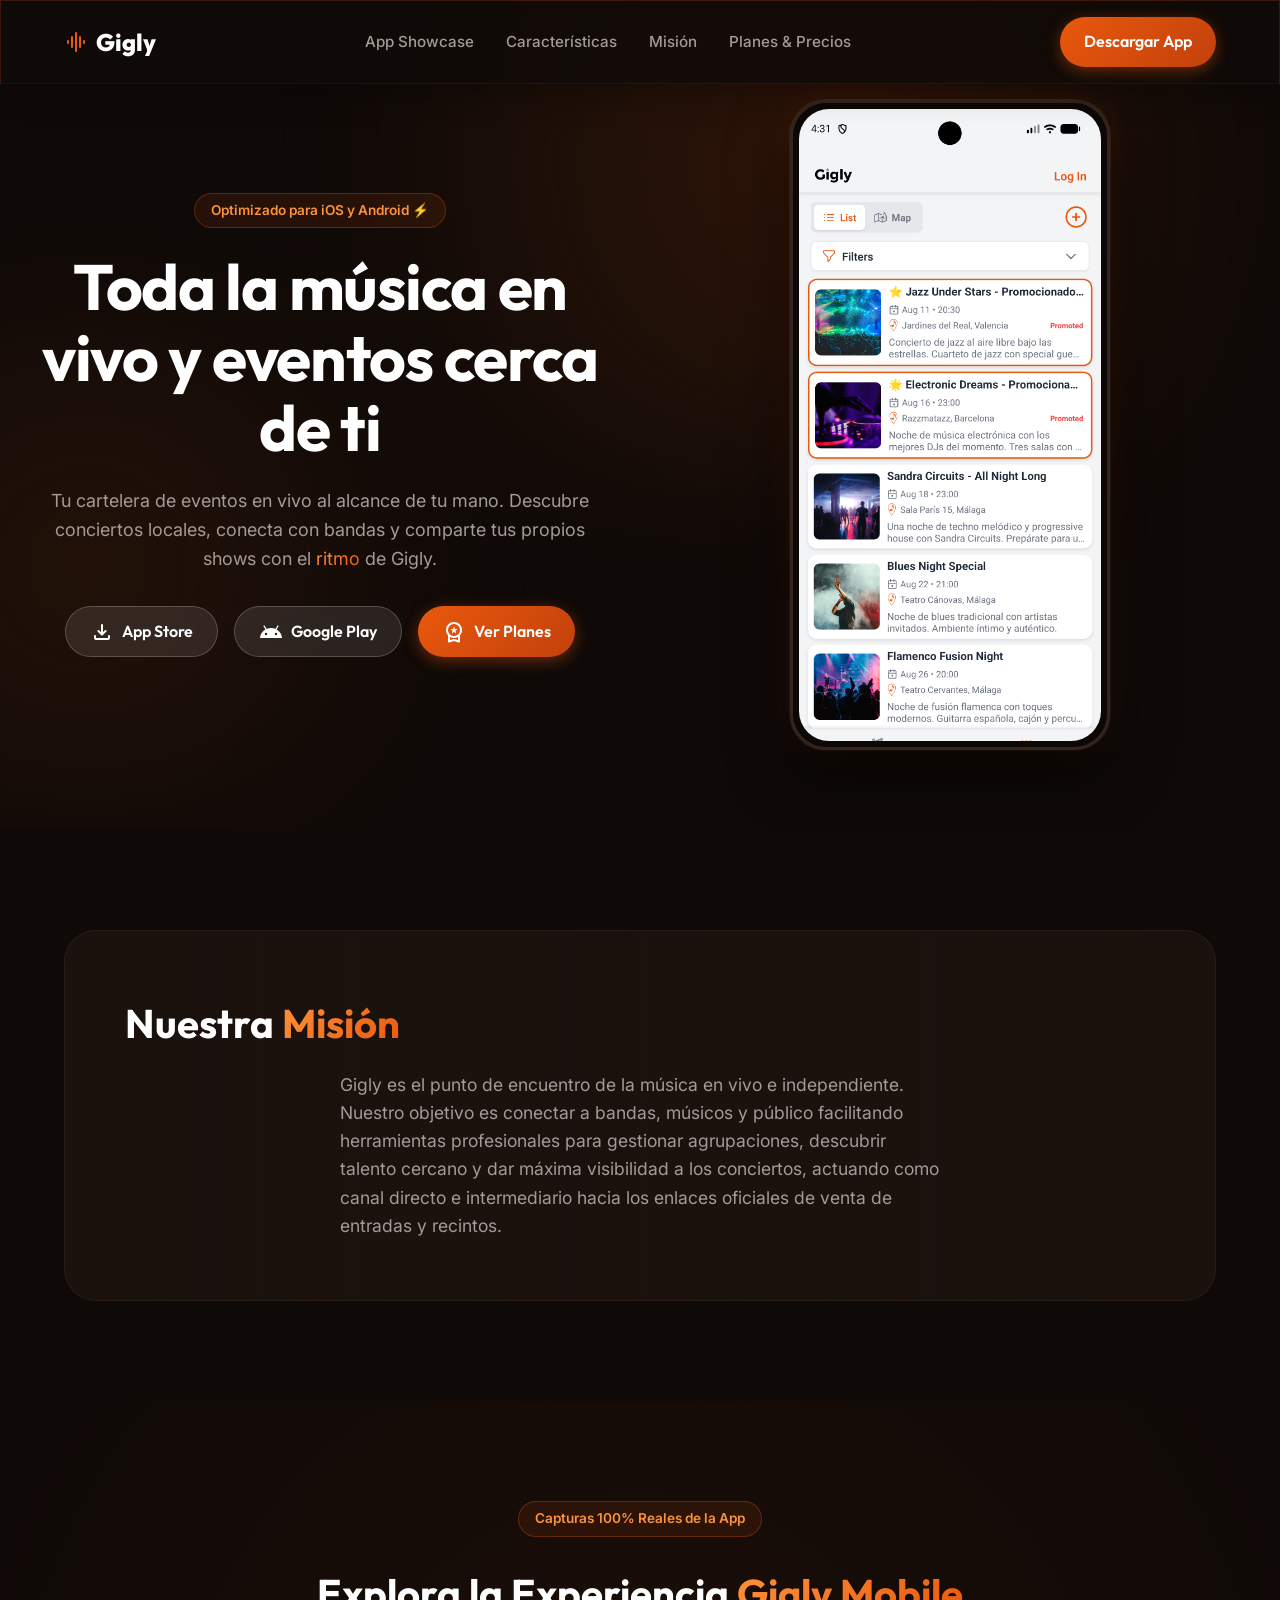
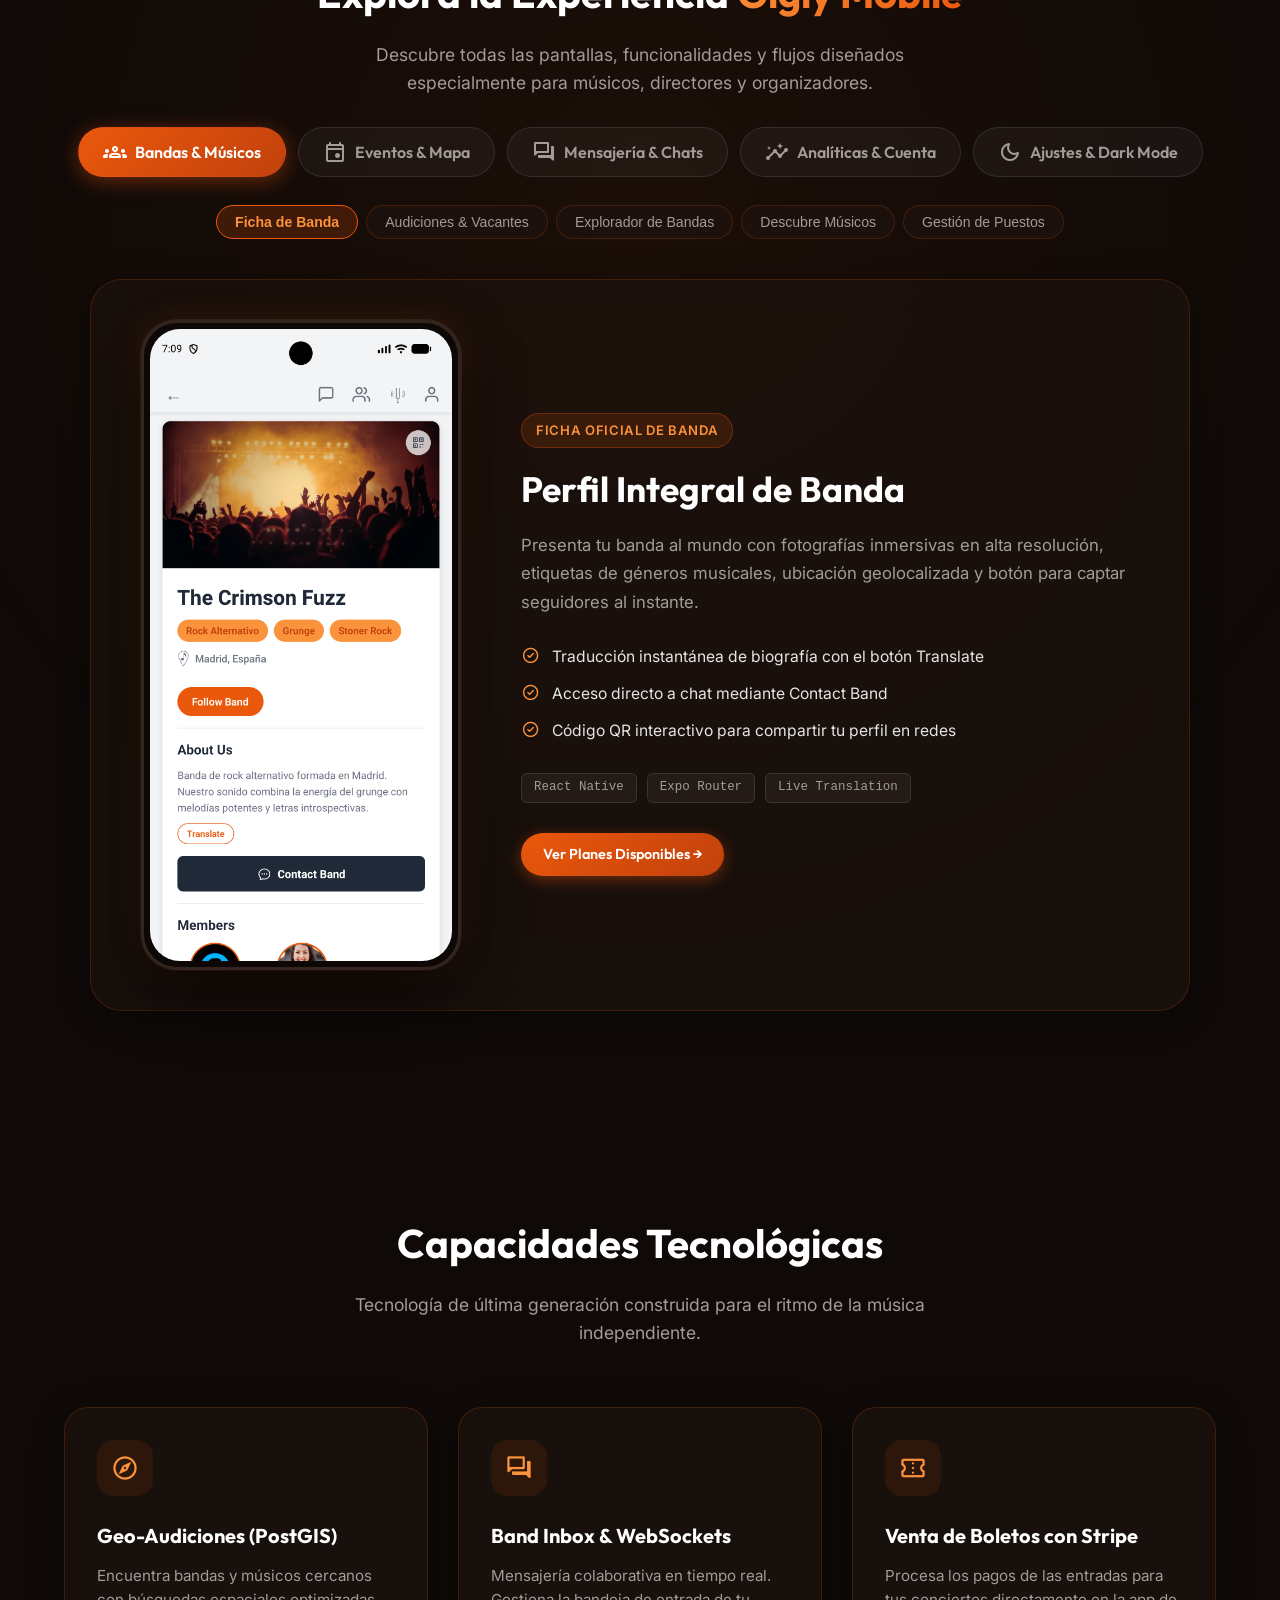
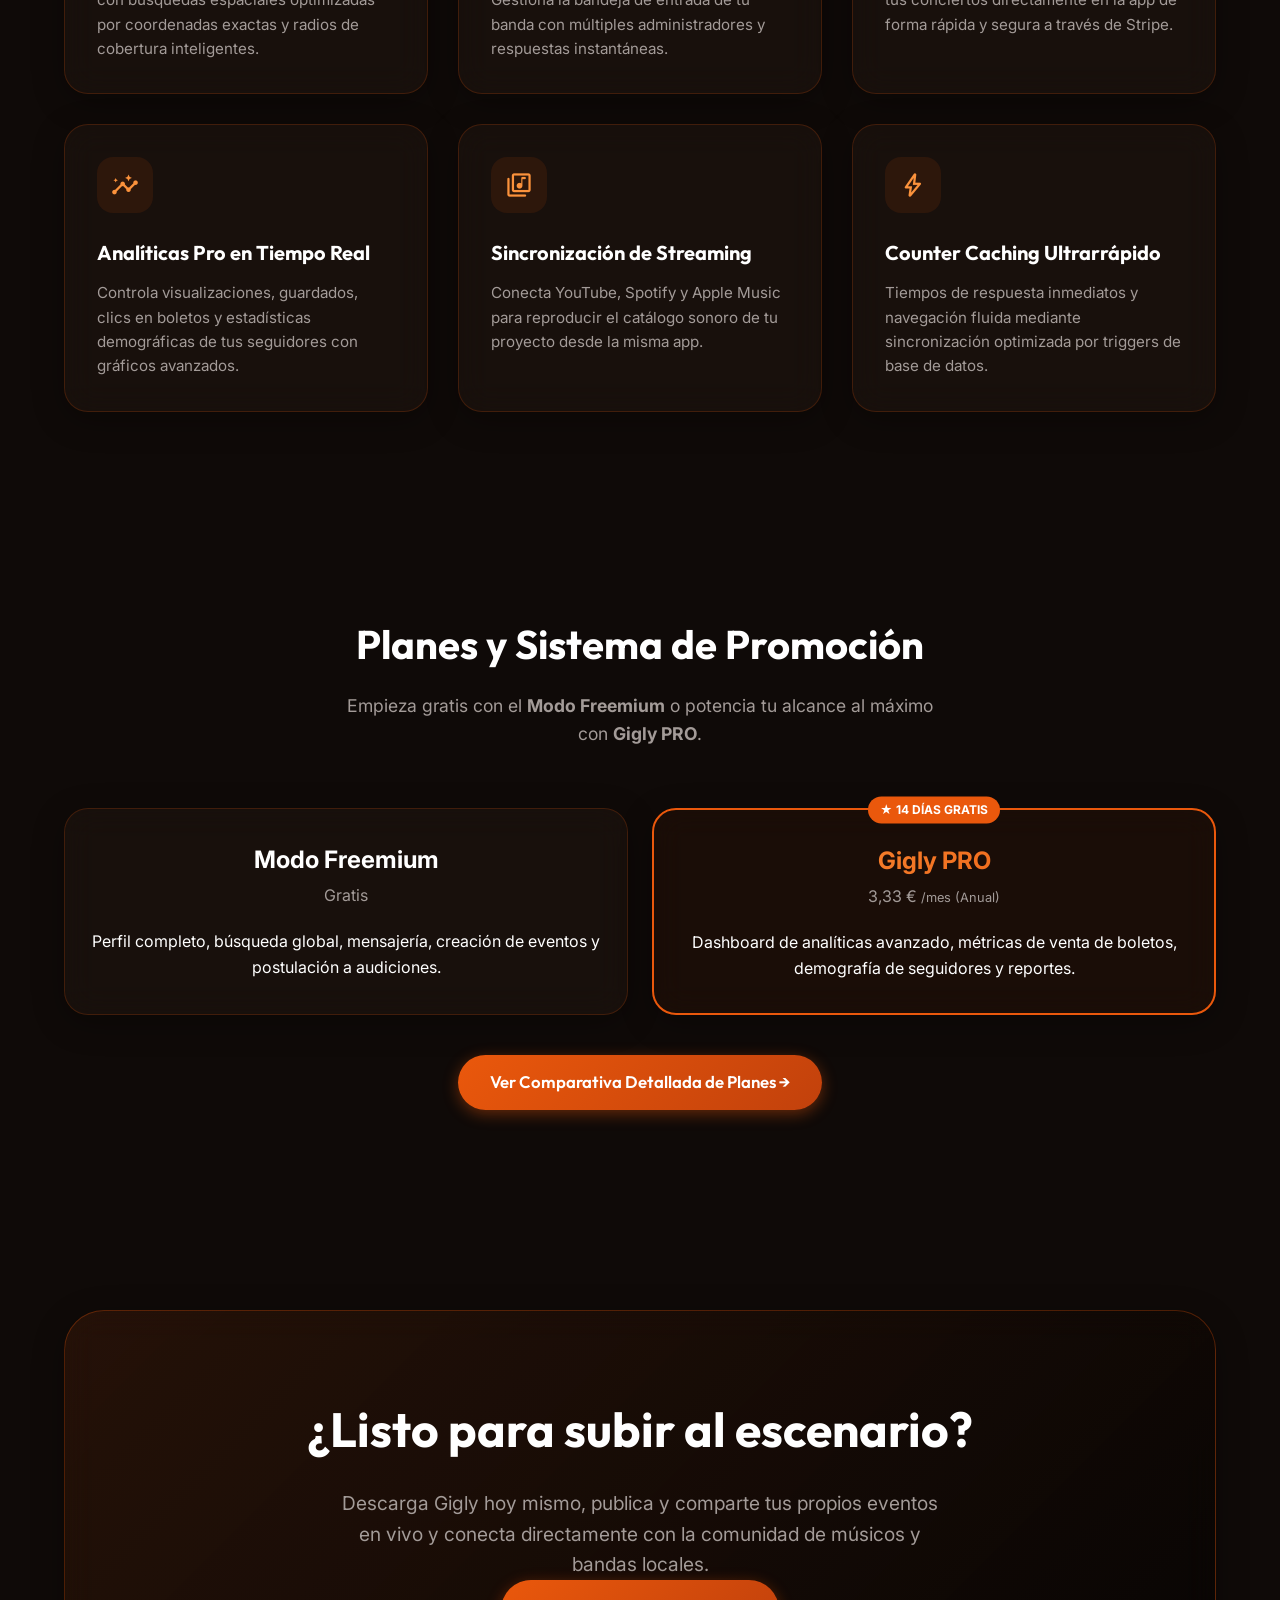
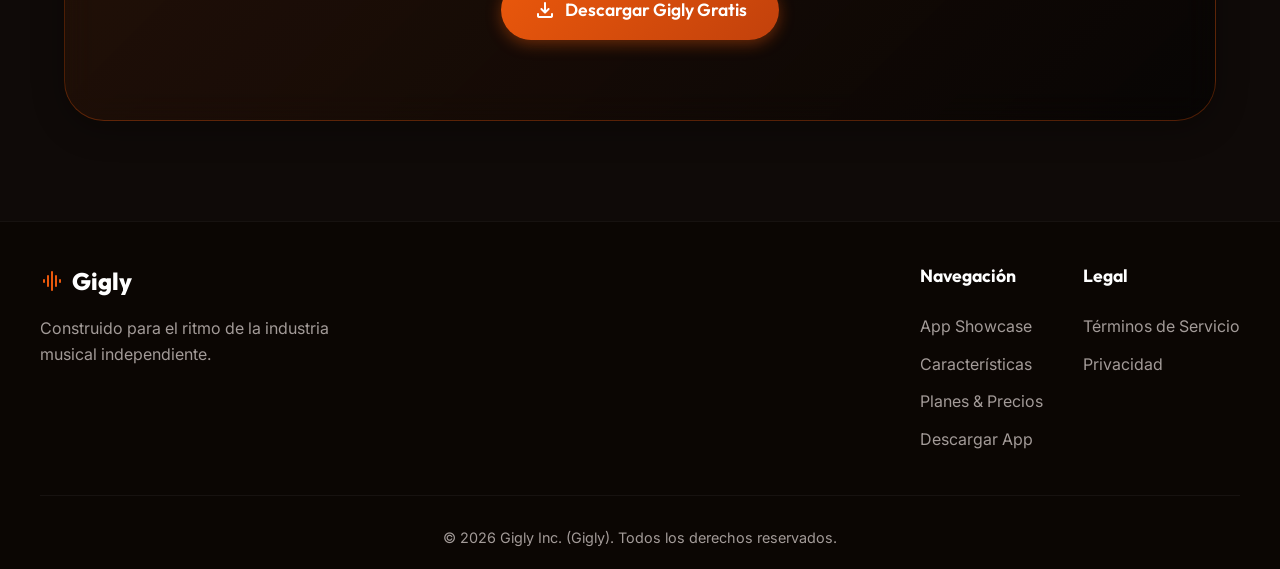
==== index.html @ 3da33b59 "feat: update hero title, mission description, remove monetization badge and refocus CTA text" ====
<!doctype html>
<html lang="es">
  <head>
    <meta charset="UTF-8" />
    <meta name="viewport" content="width=device-width, initial-scale=1.0" />
    <title>Gigly - Tu Carrera Musical al Siguiente Nivel</title>
    <meta
      name="description"
      content="Gigly es la aplicación móvil definitiva para el descubrimiento musical, gestión de bandas, eventos y analíticas profesionales. Únete a la red independiente."
    />

    <!-- SEO & Open Graph -->
    <link rel="canonical" href="https://gigly-app.com/" />
    <meta property="og:type" content="website" />
    <meta property="og:url" content="https://gigly-app.com/" />
    <meta property="og:title" content="Gigly - Tu Carrera Musical al Siguiente Nivel" />
    <meta property="og:description" content="Gigly es la aplicación móvil definitiva para el descubrimiento musical, gestión de bandas, eventos y analíticas profesionales." />

    <!-- Fonts -->
    <link rel="preconnect" href="https://fonts.googleapis.com" />
    <link rel="preconnect" href="https://fonts.gstatic.com" crossorigin />
    <link
      href="https://fonts.googleapis.com/css2?family=Outfit:wght@300;400;500;600;700;800&family=Inter:wght@400;500;600;700&display=swap"
      rel="stylesheet"
    />

    <!-- Icons -->
    <link
      href="https://fonts.googleapis.com/css2?family=Material+Symbols+Rounded:opsz,wght,FILL,GRAD@24,400,1,0"
      rel="stylesheet"
    />

    <!-- Styles -->
    <link rel="stylesheet" href="styles.css" />
  </head>
  <body>
    <!-- Navigation -->
    <nav class="navbar glass">
      <div class="nav-content">
        <a href="#" class="logo">
          <span class="material-symbols-rounded logo-icon">graphic_eq</span>
          Gigly
        </a>
        <div class="nav-links">
          <a href="#showcase">App Showcase</a>
          <a href="#features">Características</a>
          <a href="#mission">Misión</a>
          <a href="planes/index.html">Planes & Precios</a>
        </div>
        <div class="nav-actions">
          <a href="#download" class="btn btn-primary">Descargar App</a>
        </div>
        <button class="menu-btn material-symbols-rounded">menu</button>
      </div>
    </nav>

    <!-- Hero Section -->
    <header class="hero">
      <div class="hero-background"></div>
      <div class="hero-grid">
        <div class="hero-content fade-up">
          <div class="badge">Optimizado para iOS y Android ⚡</div>
          <h1 class="hero-title">Toda la música en vivo y eventos cerca de ti</h1>
          <p class="hero-subtitle">
            Tu cartelera de eventos en vivo al alcance de tu mano. Descubre conciertos locales, conecta con bandas y comparte tus propios shows con el <span class="text-gradient">ritmo</span> de Gigly.
          </p>
          <div class="hero-buttons">
            <a href="#download" class="btn btn-store">
              <span class="material-symbols-rounded">download</span>
              App Store
            </a>
            <a href="#download" class="btn btn-store">
              <span class="material-symbols-rounded">android</span>
              Google Play
            </a>
            <a href="planes/index.html" class="btn btn-primary">
              <span class="material-symbols-rounded">workspace_premium</span>
              Ver Planes
            </a>
          </div>
        </div>

        <div class="hero-visual fade-up delay-1">
          <!-- Real App Mockup Frame (Android) -->
          <div class="phone-mockup-frame">
            <div class="phone-screen-container">
              <img
                src="assets/screens/Eventsview.png"
                alt="Cartelera de Eventos en Gigly Mobile"
              />
            </div>
          </div>
        </div>
      </div>
    </header>

    <!-- Mission & Vision -->
    <section id="mission" class="section mission-section">
      <div class="section-content fade-up">
        <h2 class="section-title text-center">
          Nuestra <span class="text-gradient">Misión</span>
        </h2>
        <p class="section-desc text-center">
          Gigly es el punto de encuentro de la música en vivo e independiente. Nuestro objetivo es conectar a bandas, músicos y público facilitando herramientas profesionales para gestionar agrupaciones, descubrir talento cercano y dar máxima visibilidad a los conciertos, actuando como canal directo e intermediario hacia los enlaces oficiales de venta de entradas y recintos.
        </p>
      </div>
    </section>

    <!-- ======================================================
         INTERACTIVE APP SHOWCASE SECTION (15 SCREENS)
         ====================================================== -->
    <section id="showcase" class="showcase-section">
      <div class="section-header fade-up text-center" style="margin-bottom: 30px">
        <div class="badge">Capturas 100% Reales de la App</div>
        <h2 class="section-title">
          Explora la Experiencia <span class="text-gradient">Gigly Mobile</span>
        </h2>
        <p class="section-desc" style="max-width: 650px; margin: 0 auto">
          Descubre todas las pantallas, funcionalidades y flujos diseñados especialmente para músicos, directores y organizadores.
        </p>
      </div>

      <!-- Main Category Tabs -->
      <div class="category-tabs fade-up">
        <button class="category-tab-btn active" data-category="bands">
          <span class="material-symbols-rounded">groups</span>
          Bandas & Músicos
        </button>
        <button class="category-tab-btn" data-category="events">
          <span class="material-symbols-rounded">event</span>
          Eventos & Mapa
        </button>
        <button class="category-tab-btn" data-category="messages">
          <span class="material-symbols-rounded">forum</span>
          Mensajería & Chats
        </button>
        <button class="category-tab-btn" data-category="analytics">
          <span class="material-symbols-rounded">insights</span>
          Analíticas & Cuenta
        </button>
        <button class="category-tab-btn" data-category="ui">
          <span class="material-symbols-rounded">dark_mode</span>
          Ajustes & Dark Mode
        </button>
      </div>

      <!-- Subscreen Selector Pills (Dynamic) -->
      <div id="subscreen-selector" class="subscreen-selector fade-up">
        <!-- Injected via JavaScript -->
      </div>

      <!-- Showcase Display Box (Device Frame + Info) -->
      <div class="showcase-display glass fade-up">
        
        <!-- Interactive Smartphone Frame (Android) -->
        <div class="phone-mockup-frame" style="margin: 0 auto">
          <div class="phone-screen-container">
            <img
              id="showcase-screen-img"
              src="assets/screens/Bandprofileview.png"
              alt="Captura de pantalla de la app Gigly"
            />
          </div>
        </div>

        <!-- Showcase Detail Info Box -->
        <div class="showcase-info">
          <div id="showcase-badge" class="showcase-badge">Ficha Oficial de Banda</div>
          <h3 id="showcase-title" class="showcase-title">Perfil Integral de Banda</h3>
          <p id="showcase-desc" class="showcase-desc">
            Presenta tu banda al mundo con fotografías inmersivas en alta resolución, etiquetas de géneros musicales, ubicación geolocalizada y botón para captar seguidores al instante.
          </p>

          <ul id="showcase-features" class="showcase-features-list">
            <li>
              <span class="material-symbols-rounded">check_circle</span>
              <span>Traducción instantánea de biografía con el botón <em>Translate</em></span>
            </li>
            <li>
              <span class="material-symbols-rounded">check_circle</span>
              <span>Acceso directo a chat mediante <em>Contact Band</em></span>
            </li>
            <li>
              <span class="material-symbols-rounded">check_circle</span>
              <span>Código QR interactivo para compartir tu perfil en redes</span>
            </li>
          </ul>

          <div id="showcase-tech-tags" class="showcase-tech-tags">
            <span class="tech-tag">React Native</span>
            <span class="tech-tag">Expo Router</span>
            <span class="tech-tag">Live Translation</span>
          </div>

          <div style="margin-top: 10px">
            <a href="planes/index.html" class="btn btn-primary" style="padding: 10px 22px; font-size: 0.9rem">
              Ver Planes Disponibles →
            </a>
          </div>
        </div>

      </div>
    </section>

    <!-- Features Section -->
    <section id="features" class="section features-section">
      <div class="section-header fade-up">
        <h2 class="section-title">Capacidades Tecnológicas</h2>
        <p class="section-desc">
          Tecnología de última generación construida para el ritmo de la música independiente.
        </p>
      </div>

      <div class="features-grid">
        <!-- Feature 1 -->
        <div class="feature-card glass fade-up">
          <div class="feature-icon">
            <span class="material-symbols-rounded">explore</span>
          </div>
          <h3>Geo-Audiciones (PostGIS)</h3>
          <p>
            Encuentra bandas y músicos cercanos con búsquedas espaciales optimizadas por coordenadas exactas y radios de cobertura inteligentes.
          </p>
        </div>

        <!-- Feature 2 -->
        <div class="feature-card glass fade-up delay-1">
          <div class="feature-icon">
            <span class="material-symbols-rounded">forum</span>
          </div>
          <h3>Band Inbox & WebSockets</h3>
          <p>
            Mensajería colaborativa en tiempo real. Gestiona la bandeja de entrada de tu banda con múltiples administradores y respuestas instantáneas.
          </p>
        </div>

        <!-- Feature 3 -->
        <div class="feature-card glass fade-up delay-2">
          <div class="feature-icon">
            <span class="material-symbols-rounded">confirmation_number</span>
          </div>
          <h3>Venta de Boletos con Stripe</h3>
          <p>
            Procesa los pagos de las entradas para tus conciertos directamente en la app de forma rápida y segura a través de Stripe.
          </p>
        </div>

        <!-- Feature 4 -->
        <div class="feature-card glass fade-up">
          <div class="feature-icon">
            <span class="material-symbols-rounded">insights</span>
          </div>
          <h3>Analíticas Pro en Tiempo Real</h3>
          <p>
            Controla visualizaciones, guardados, clics en boletos y estadísticas demográficas de tus seguidores con gráficos avanzados.
          </p>
        </div>

        <!-- Feature 5 -->
        <div class="feature-card glass fade-up delay-1">
          <div class="feature-icon">
            <span class="material-symbols-rounded">library_music</span>
          </div>
          <h3>Sincronización de Streaming</h3>
          <p>
            Conecta YouTube, Spotify y Apple Music para reproducir el catálogo sonoro de tu proyecto desde la misma app.
          </p>
        </div>

        <!-- Feature 6 -->
        <div class="feature-card glass fade-up delay-2">
          <div class="feature-icon">
            <span class="material-symbols-rounded">bolt</span>
          </div>
          <h3>Counter Caching Ultrarrápido</h3>
          <p>
            Tiempos de respuesta inmediatos y navegación fluida mediante sincronización optimizada por triggers de base de datos.
          </p>
        </div>
      </div>
    </section>

    <!-- Promotion System Teaser -->
    <section id="promotion" class="section promo-section">
      <div class="section-header fade-up">
        <h2 class="section-title">Planes y Sistema de Promoción</h2>
        <p class="section-desc">
          Empieza gratis con el <strong>Modo Freemium</strong> o potencia tu alcance al máximo con <strong>Gigly PRO</strong>.
        </p>
      </div>

      <div class="tiers-grid">
        <div class="tier-card glass fade-up">
          <div class="tier-name">Modo Freemium</div>
          <div class="tier-price">Gratis</div>
          <p>Perfil completo, búsqueda global, mensajería, creación de eventos y postulación a audiciones.</p>
        </div>
        <div class="tier-card glass featured fade-up delay-1">
          <div class="popular-tag">★ 14 Días Gratis</div>
          <div class="tier-name text-gradient">Gigly PRO</div>
          <div class="tier-price">3,33 € <span style="font-size: 0.8rem; color: var(--text-secondary)">/mes (Anual)</span></div>
          <p>Dashboard de analíticas avanzado, métricas de venta de boletos, demografía de seguidores y reportes.</p>
        </div>
      </div>

      <div style="text-align: center; margin-top: 40px" class="fade-up">
        <a href="planes/index.html" class="btn btn-primary" style="padding: 14px 32px; font-size: 1.05rem">
          Ver Comparativa Detallada de Planes →
        </a>
      </div>
    </section>

    <!-- Download CTA -->
    <section id="download" class="section cta-section fade-up">
      <div class="cta-container glass">
        <h2>¿Listo para subir al escenario?</h2>
        <p>
          Descarga Gigly hoy mismo, publica y comparte tus propios eventos en vivo y conecta directamente con la comunidad de músicos y bandas locales.
        </p>
        <div class="hero-buttons cta-buttons">
          <a href="#" class="btn btn-primary cta-primary-btn" style="padding: 16px 32px; font-size: 1.1rem">
            <span class="material-symbols-rounded">download</span>
            Descargar Gigly Gratis
          </a>
        </div>
      </div>
    </section>

    <!-- Footer -->
    <footer class="footer">
      <div class="footer-content">
        <div class="footer-brand">
          <div class="logo">
            <span class="material-symbols-rounded logo-icon">graphic_eq</span>
            Gigly
          </div>
          <p>Construido para el ritmo de la industria musical independiente.</p>
        </div>
        <div class="footer-links">
          <div class="link-group">
            <h4>Navegación</h4>
            <a href="#showcase">App Showcase</a>
            <a href="#features">Características</a>
            <a href="planes/index.html">Planes & Precios</a>
            <a href="#download">Descargar App</a>
          </div>
          <div class="link-group">
            <h4>Legal</h4>
            <a href="t_rminos_de_servicio/index.html">Términos de Servicio</a>
            <a href="pol_tica_de_privacidad/index.html">Privacidad</a>
          </div>
        </div>
      </div>
      <div class="footer-bottom">
        <p>&copy; 2026 Gigly Inc. (Gigly). Todos los derechos reservados.</p>
      </div>
    </footer>

    <script src="app.js"></script>
  </body>
</html>
---- styles.css ----
/* 
  Gigly (Gigly) - Premium Landing Page Styles 
*/

:root {
  /* Brand Colors */
  --primary: #ea580c;
  --primary-light: #fb923c;
  --primary-dark: #c2410c;

  /* Dark Theme Colors */
  --bg-color: #0f0a08;
  --surface: rgba(30, 20, 15, 0.6);
  --surface-light: rgba(45, 30, 22, 0.8);
  --text-primary: #ffffff;
  --text-secondary: #a39b98;

  /* Utilities */
  --glass-border: rgba(234, 88, 12, 0.2);
  --glass-shadow: 0 8px 32px 0 rgba(0, 0, 0, 0.3);
  --blur: blur(16px);
  --transition: all 0.3s cubic-bezier(0.25, 0.8, 0.25, 1);
}

* {
  margin: 0;
  padding: 0;
  box-sizing: border-box;
}

html {
  scroll-behavior: smooth;
}

body {
  font-family: "Inter", sans-serif;
  background-color: var(--bg-color);
  color: var(--text-primary);
  line-height: 1.6;
  overflow-x: hidden;
}

h1,
h2,
h3,
h4,
.logo {
  font-family: "Outfit", sans-serif;
}

/* Glassmorphism Utility */
.glass {
  background: var(--surface);
  backdrop-filter: var(--blur);
  -webkit-backdrop-filter: var(--blur);
  border: 1px solid var(--glass-border);
  box-shadow: var(--glass-shadow);
}

.text-gradient {
  background: linear-gradient(135deg, var(--primary-light), var(--primary));
  -webkit-background-clip: text;
  -webkit-text-fill-color: transparent;
  background-clip: text;
}

/* Buttons */
.btn {
  display: inline-flex;
  align-items: center;
  justify-content: center;
  gap: 8px;
  padding: 12px 24px;
  border-radius: 100px;
  font-family: "Outfit", sans-serif;
  font-weight: 600;
  font-size: 1rem;
  cursor: pointer;
  transition: var(--transition);
  border: none;
  text-decoration: none;
}

.btn-primary {
  background: linear-gradient(135deg, var(--primary), var(--primary-dark));
  color: white;
  box-shadow: 0 4px 15px rgba(234, 88, 12, 0.4);
}

.btn-primary:hover {
  transform: translateY(-2px);
  box-shadow: 0 6px 20px rgba(234, 88, 12, 0.6);
}

.btn-store {
  background: rgba(255, 255, 255, 0.1);
  color: white;
  border: 1px solid rgba(255, 255, 255, 0.2);
  backdrop-filter: blur(10px);
}

.btn-store:hover {
  background: rgba(255, 255, 255, 0.2);
  transform: translateY(-2px);
}

/* Navigation */
.navbar {
  position: fixed;
  top: 0;
  left: 0;
  width: 100%;
  z-index: 1000;
  border-bottom: 1px solid rgba(255, 255, 255, 0.05);
  background: rgba(15, 10, 8, 0.8);
}

.nav-content {
  max-width: 1200px;
  margin: 0 auto;
  padding: 16px 24px;
  display: flex;
  justify-content: space-between;
  align-items: center;
}

.logo {
  display: flex;
  align-items: center;
  gap: 8px;
  font-size: 1.5rem;
  font-weight: 800;
  color: white;
  text-decoration: none;
}

.logo-icon {
  color: var(--primary);
}

.nav-links {
  display: flex;
  gap: 32px;
}

.nav-links a {
  color: var(--text-secondary);
  text-decoration: none;
  font-weight: 500;
  transition: var(--transition);
  font-size: 0.95rem;
}

.nav-links a:hover {
  color: var(--primary-light);
}

.menu-btn {
  display: none;
  background: none;
  border: none;
  color: white;
  font-size: 1.5rem;
  cursor: pointer;
}

/* Hero Section */
.hero {
  min-height: calc(100vh - 80px);
  display: flex;
  align-items: center;
  position: relative;
  padding: 100px 24px 80px;
  overflow: hidden;
}

.hero-content {
  display: flex;
  flex-direction: column;
  align-items: center;
  text-align: center;
  max-width: 560px;
  width: 100%;
  margin: 0 auto;
}

.hero-background {
  position: absolute;
  top: -20%;
  right: -10%;
  width: 60%;
  height: 80%;
  background: radial-gradient(
    circle,
    rgba(234, 88, 12, 0.15) 0%,
    rgba(0, 0, 0, 0) 70%
  );
  filter: blur(60px);
  z-index: -1;
}

.hero-background::before {
  content: "";
  position: absolute;
  bottom: -50%;
  left: -50%;
  width: 80%;
  height: 80%;
  background: radial-gradient(
    circle,
    rgba(234, 88, 12, 0.1) 0%,
    rgba(0, 0, 0, 0) 70%
  );
  filter: blur(40px);
}

.hero > div {
  max-width: 1200px;
  margin: 0 auto;
  width: 100%;
  display: grid;
  grid-template-columns: minmax(0, 560px) minmax(300px, 1fr);
  gap: 60px;
  align-items: center;
  justify-content: center;
  justify-items: center;
}

/* Center hero content for better UX */
/* Duplicate hero content rule removed; main styling is defined above. */

.badge {
  display: inline-block;
  padding: 6px 16px;
  background: rgba(234, 88, 12, 0.1);
  border: 1px solid rgba(234, 88, 12, 0.3);
  color: var(--primary-light);
  border-radius: 100px;
  font-size: 0.85rem;
  font-weight: 600;
  margin-bottom: 24px;
}

.hero-title {
  font-size: 4rem;
  line-height: 1.1;
  margin-bottom: 24px;
  letter-spacing: -0.02em;
}

.hero-subtitle {
  font-size: 1.125rem;
  color: var(--text-secondary);
  margin-bottom: 32px;
  max-width: 720px;
}

.hero-buttons {
  display: flex;
  gap: 16px;
  justify-content: center;
}

/* Hero Visual (Mockup) */
.hero-visual {
  position: relative;
  display: flex;
  justify-content: center;
}

.mockup-container {
  width: 300px;
  height: 600px;
  background: #000;
  border-radius: 40px;
  padding: 12px;
  border: 2px solid #333;
  box-shadow:
    0 20px 50px rgba(0, 0, 0, 0.5),
    0 0 0 1px rgba(255, 255, 255, 0.1);
  position: relative;
  z-index: 2;
  transform: rotate(5deg);
  transition: transform 0.5s ease;
}

.mockup-container:hover {
  transform: rotate(0deg) translateY(-10px);
}

.mockup-screen {
  width: 100%;
  height: 100%;
  background: #111;
  border-radius: 30px;
  overflow: hidden;
  position: relative;
}

.mockup-img {
  width: 100%;
  height: 100%;
  object-fit: cover;
  opacity: 0.6;
}

.mockup-ui {
  position: absolute;
  top: 0;
  left: 0;
  width: 100%;
  height: 100%;
  display: flex;
  flex-direction: column;
  justify-content: space-between;
  padding: 20px;
}

.ui-header {
  display: flex;
  justify-content: space-between;
  color: white;
  font-weight: 600;
}

.ui-card {
  padding: 16px;
  border-radius: 16px;
  margin-bottom: 20px;
}

.ui-user {
  display: flex;
  gap: 12px;
  align-items: center;
  margin-bottom: 16px;
}

.avatar {
  width: 40px;
  height: 40px;
  border-radius: 50%;
  background: linear-gradient(135deg, var(--primary), #ff0055);
}

.ui-user .name {
  font-weight: 600;
  font-size: 0.9rem;
}

.ui-user .location {
  font-size: 0.75rem;
  color: var(--text-secondary);
}

.ui-action {
  text-align: center;
  padding: 10px;
  border-radius: 8px;
  font-size: 0.85rem;
  font-weight: 600;
}

.floating-badge {
  position: absolute;
  padding: 12px 20px;
  border-radius: 16px;
  display: flex;
  align-items: center;
  gap: 12px;
  z-index: 3;
  animation: float 6s ease-in-out infinite;
}

.floating-badge strong {
  display: block;
  font-size: 0.9rem;
  color: white;
}

.floating-badge span:not(.material-symbols-rounded) {
  font-size: 0.75rem;
  color: var(--text-secondary);
}

.badge-1 {
  bottom: 18%;
  left: 8px;
  animation-delay: 0s;
}

.badge-2 {
  top: 28%;
  right: 8px;
  animation-delay: 2s;
}

@keyframes float {
  0%,
  100% {
    transform: translateY(0);
  }

  50% {
    transform: translateY(-15px);
  }
}

/* Sections General */
.section {
  padding: 100px 24px;
  max-width: 1200px;
  margin: 0 auto;
}

.section-header {
  margin-bottom: 60px;
  text-align: center;
}

.section-title {
  font-size: 2.5rem;
  margin-bottom: 16px;
}

.section-desc {
  color: var(--text-secondary);
  font-size: 1.1rem;
  max-width: 600px;
  margin: 0 auto;
}

/* Mission Section */
.mission-section {
  position: relative;
}

.mission-section .section-content {
  background: linear-gradient(
    to right,
    rgba(30, 20, 15, 0.8),
    rgba(45, 30, 22, 0.4)
  );
  padding: 60px;
  border-radius: 32px;
  border: 1px solid rgba(255, 255, 255, 0.05);
}

/* Features Grid */
.features-grid {
  display: grid;
  grid-template-columns: repeat(auto-fit, minmax(300px, 1fr));
  gap: 30px;
}

.feature-card {
  padding: 32px;
  border-radius: 24px;
  transition: var(--transition);
}

.feature-card:hover {
  transform: translateY(-5px);
  border-color: rgba(234, 88, 12, 0.4);
}

.feature-icon {
  width: 56px;
  height: 56px;
  background: rgba(234, 88, 12, 0.1);
  color: var(--primary-light);
  border-radius: 16px;
  display: flex;
  align-items: center;
  justify-content: center;
  margin-bottom: 24px;
}

.feature-icon span {
  font-size: 28px;
}

.feature-card h3 {
  font-size: 1.25rem;
  margin-bottom: 12px;
}

.feature-card p {
  color: var(--text-secondary);
  font-size: 0.95rem;
}

/* Promo Grid */
.tiers-grid {
  display: grid;
  grid-template-columns: repeat(auto-fit, minmax(250px, 1fr));
  gap: 24px;
}

.tier-card {
  padding: 32px 24px;
  border-radius: 24px;
  text-align: center;
  position: relative;
  transition: var(--transition);
}

.tier-card:hover {
  transform: translateY(-5px);
}

.tier-card.featured {
  border: 2px solid var(--primary);
  background: rgba(234, 88, 12, 0.05);
}

.popular-tag {
  position: absolute;
  top: 0;
  left: 50%;
  transform: translate(-50%, -50%);
  background: var(--primary);
  color: white;
  padding: 4px 12px;
  border-radius: 100px;
  font-size: 0.75rem;
  font-weight: 700;
  text-transform: uppercase;
}

.tier-name {
  font-weight: 700;
  font-size: 1.5rem;
  margin-bottom: 4px;
}

.tier-price {
  font-size: 1rem;
  color: var(--text-secondary);
  margin-bottom: 20px;
}

/* CTA Section */
.cta-container {
  padding: 80px 40px;
  border-radius: 40px;
  text-align: center;
  background: linear-gradient(
    135deg,
    rgba(234, 88, 12, 0.1),
    rgba(0, 0, 0, 0.5)
  );
  border: 1px solid rgba(234, 88, 12, 0.3);
}

.cta-container h2 {
  font-size: 3rem;
  margin-bottom: 20px;
}

.cta-container p {
  font-size: 1.2rem;
  color: var(--text-secondary);
  max-width: 600px;
  margin: 0 auto;
}

/* Footer */
.footer {
  border-top: 1px solid rgba(255, 255, 255, 0.05);
  padding: 40px 24px 20px;
  background: rgba(10, 5, 3, 0.8);
}

.footer-content {
  max-width: 1200px;
  margin: 0 auto;
  display: grid;
  grid-template-columns: 1fr 2fr;
  gap: 30px;
  margin-bottom: 30px;
}

.footer-brand p {
  color: var(--text-secondary);
  margin-top: 16px;
  max-width: 300px;
}

.footer-links {
  display: flex;
  justify-content: flex-end;
  gap: 40px;
}

.link-group h4 {
  margin-bottom: 24px;
  font-size: 1.1rem;
}

.link-group a {
  display: block;
  color: var(--text-secondary);
  text-decoration: none;
  margin-bottom: 12px;
  transition: var(--transition);
}

.link-group a:hover {
  color: var(--primary);
}

.footer-bottom {
  max-width: 1200px;
  margin: 0 auto;
  text-align: center;
  padding-top: 30px;
  border-top: 1px solid rgba(255, 255, 255, 0.05);
  color: var(--text-secondary);
  font-size: 0.9rem;
}

/* Animations (Intersection Observer used in JS) */
.fade-up {
  opacity: 0;
  transform: translateY(30px);
  transition:
    opacity 0.8s ease,
    transform 0.8s ease;
}

.fade-up.visible {
  opacity: 1;
  transform: translateY(0);
}

.delay-1 {
  transition-delay: 0.1s;
}

.delay-2 {
  transition-delay: 0.2s;
}

.delay-3 {
  transition-delay: 0.3s;
}

/* Phone Device Mockup Frame (Android Simulator Clean Frame) */
.phone-mockup-frame {
  width: 320px;
  height: 650px;
  background: #0d0806;
  border-radius: 36px;
  padding: 6px;
  border: 3px solid #33241d;
  box-shadow:
    0 25px 60px rgba(0, 0, 0, 0.7),
    0 0 0 1px rgba(255, 255, 255, 0.08),
    0 0 35px rgba(234, 88, 12, 0.15);
  position: relative;
  overflow: hidden;
  display: flex;
  flex-direction: column;
  transition: transform 0.4s cubic-bezier(0.2, 0.8, 0.2, 1), box-shadow 0.4s ease;
}

.phone-mockup-frame:hover {
  transform: translateY(-6px);
  box-shadow:
    0 35px 80px rgba(0, 0, 0, 0.8),
    0 0 45px rgba(234, 88, 12, 0.3);
}

.phone-screen-container {
  width: 100%;
  height: 100%;
  background: #000;
  border-radius: 30px;
  overflow: hidden;
  position: relative;
}

.phone-screen-container img {
  width: 100%;
  height: 100%;
  object-fit: cover;
  object-position: top center;
  display: block;
  transition: opacity 0.3s ease, transform 0.3s ease;
}

/* ======================================================
   SHOWCASE SECTION STYLES
   ====================================================== */
.showcase-section {
  padding: 100px 24px;
  position: relative;
  background: radial-gradient(circle at 50% 30%, rgba(234, 88, 12, 0.06) 0%, transparent 70%);
}

.category-tabs {
  display: flex;
  justify-content: center;
  gap: 12px;
  flex-wrap: wrap;
  margin-bottom: 28px;
}

.category-tab-btn {
  background: rgba(255, 255, 255, 0.04);
  border: 1px solid rgba(255, 255, 255, 0.1);
  color: var(--text-secondary);
  padding: 12px 24px;
  border-radius: 100px;
  font-family: "Outfit", sans-serif;
  font-size: 1rem;
  font-weight: 600;
  cursor: pointer;
  transition: var(--transition);
  display: inline-flex;
  align-items: center;
  gap: 8px;
}

.category-tab-btn:hover {
  background: rgba(234, 88, 12, 0.1);
  color: #fff;
  border-color: rgba(234, 88, 12, 0.4);
}

.category-tab-btn.active {
  background: linear-gradient(135deg, var(--primary), var(--primary-dark));
  color: #fff;
  border-color: transparent;
  box-shadow: 0 4px 20px rgba(234, 88, 12, 0.4);
}

/* Sub-screen Pills */
.subscreen-selector {
  display: flex;
  justify-content: center;
  gap: 8px;
  flex-wrap: wrap;
  margin-bottom: 40px;
}

.subscreen-pill {
  background: rgba(30, 20, 15, 0.7);
  border: 1px solid var(--glass-border);
  color: var(--text-secondary);
  padding: 8px 18px;
  border-radius: 100px;
  font-size: 0.88rem;
  font-weight: 500;
  cursor: pointer;
  transition: var(--transition);
}

.subscreen-pill:hover {
  color: #fff;
  border-color: var(--primary-light);
}

.subscreen-pill.active {
  background: rgba(234, 88, 12, 0.2);
  color: var(--primary-light);
  border-color: var(--primary);
  font-weight: 600;
}

/* Showcase Grid Layout */
.showcase-display {
  max-width: 1100px;
  margin: 0 auto;
  display: grid;
  grid-template-columns: minmax(300px, 340px) 1fr;
  gap: 50px;
  align-items: center;
  padding: 40px;
  border-radius: 32px;
}

.showcase-info {
  display: flex;
  flex-direction: column;
  gap: 20px;
}

.showcase-badge {
  align-self: flex-start;
  background: rgba(234, 88, 12, 0.15);
  color: var(--primary-light);
  border: 1px solid rgba(234, 88, 12, 0.3);
  padding: 6px 14px;
  border-radius: 100px;
  font-size: 0.82rem;
  font-weight: 600;
  text-transform: uppercase;
  letter-spacing: 0.05em;
}

.showcase-title {
  font-size: 2.2rem;
  line-height: 1.2;
  color: #fff;
}

.showcase-desc {
  font-size: 1.05rem;
  color: var(--text-secondary);
  line-height: 1.7;
}

.showcase-features-list {
  list-style: none;
  display: flex;
  flex-direction: column;
  gap: 12px;
  margin-top: 8px;
}

.showcase-features-list li {
  display: flex;
  align-items: flex-start;
  gap: 12px;
  font-size: 0.98rem;
  color: #e5e5e5;
}

.showcase-features-list .material-symbols-rounded {
  color: var(--primary-light);
  font-size: 1.2rem;
  margin-top: 2px;
}

.showcase-tech-tags {
  display: flex;
  gap: 10px;
  flex-wrap: wrap;
  margin-top: 10px;
}

.tech-tag {
  background: rgba(255, 255, 255, 0.05);
  border: 1px solid rgba(255, 255, 255, 0.1);
  padding: 4px 12px;
  border-radius: 6px;
  font-size: 0.78rem;
  color: var(--text-secondary);
  font-family: monospace;
}

/* ======================================================
   PLANES / PRICING PAGE STYLES
   ====================================================== */
.pricing-page-hero {
  padding: 130px 24px 60px;
  text-align: center;
  position: relative;
}

.pricing-container {
  max-width: 1200px;
  margin: 0 auto;
  padding: 0 24px 80px;
}

/* Billing Toggle Switch */
.billing-toggle-wrapper {
  display: inline-flex;
  align-items: center;
  background: rgba(30, 20, 15, 0.8);
  border: 1px solid var(--glass-border);
  padding: 6px;
  border-radius: 100px;
  margin: 30px auto 50px;
  gap: 8px;
}

.billing-toggle-btn {
  background: none;
  border: none;
  color: var(--text-secondary);
  padding: 10px 24px;
  border-radius: 100px;
  font-family: "Outfit", sans-serif;
  font-weight: 600;
  font-size: 0.95rem;
  cursor: pointer;
  transition: var(--transition);
}

.billing-toggle-btn.active {
  background: var(--primary);
  color: white;
  box-shadow: 0 4px 15px rgba(234, 88, 12, 0.4);
}

.discount-badge {
  background: #10b981;
  color: #fff;
  font-size: 0.75rem;
  font-weight: 700;
  padding: 2px 8px;
  border-radius: 100px;
  margin-left: 6px;
}

/* Dual Plan Cards Grid */
.plans-comparison-grid {
  display: grid;
  grid-template-columns: repeat(auto-fit, minmax(360px, 1fr));
  gap: 40px;
  align-items: stretch;
  margin-bottom: 80px;
}

.plan-card {
  padding: 40px;
  border-radius: 28px;
  display: flex;
  flex-direction: column;
  position: relative;
  transition: var(--transition);
}

.plan-card:hover {
  transform: translateY(-6px);
}

.plan-card.featured {
  border: 2px solid var(--primary);
  box-shadow: 0 12px 40px rgba(234, 88, 12, 0.25);
  background: linear-gradient(180deg, rgba(45, 25, 18, 0.8) 0%, rgba(20, 12, 10, 0.9) 100%);
}

.plan-ribbon {
  position: absolute;
  top: -14px;
  left: 50%;
  transform: translateX(-50%);
  background: linear-gradient(135deg, var(--primary), var(--primary-light));
  color: white;
  padding: 6px 20px;
  border-radius: 100px;
  font-size: 0.82rem;
  font-weight: 700;
  letter-spacing: 0.05em;
  box-shadow: 0 4px 15px rgba(234, 88, 12, 0.4);
}

.plan-header {
  margin-bottom: 24px;
  text-align: center;
}

.plan-name {
  font-size: 1.8rem;
  font-weight: 700;
  margin-bottom: 8px;
}

.plan-tagline {
  color: var(--text-secondary);
  font-size: 0.92rem;
}

.plan-price-box {
  margin: 20px 0;
  text-align: center;
}

.plan-price {
  font-size: 3rem;
  font-weight: 800;
  font-family: "Outfit", sans-serif;
  color: #fff;
}

.plan-price-period {
  font-size: 0.95rem;
  color: var(--text-secondary);
}

.plan-trial-notice {
  background: rgba(234, 88, 12, 0.12);
  border: 1px solid rgba(234, 88, 12, 0.25);
  padding: 10px 16px;
  border-radius: 12px;
  font-size: 0.85rem;
  color: var(--primary-light);
  display: flex;
  align-items: center;
  justify-content: center;
  gap: 8px;
  margin-bottom: 24px;
}

/* Plan Mobile Preview Thumbnail */
.plan-mockup-preview {
  display: flex;
  justify-content: center;
  margin-bottom: 28px;
}

.plan-phone-thumb {
  width: 220px;
  height: 440px;
  border-radius: 30px;
  overflow: hidden;
  border: 2px solid rgba(255, 255, 255, 0.1);
  box-shadow: 0 10px 30px rgba(0, 0, 0, 0.5);
  position: relative;
}

.plan-phone-thumb img {
  width: 100%;
  height: 100%;
  object-fit: cover;
  object-position: top;
}

.plan-features-list {
  list-style: none;
  display: flex;
  flex-direction: column;
  gap: 14px;
  margin-bottom: 32px;
  flex-grow: 1;
}

.plan-features-list li {
  display: flex;
  align-items: flex-start;
  gap: 12px;
  font-size: 0.95rem;
  color: #e0e0e0;
}

.plan-features-list .check-icon {
  color: #10b981;
  font-size: 1.25rem;
  font-weight: bold;
}

.plan-features-list .pro-check-icon {
  color: var(--primary-light);
  font-size: 1.25rem;
  font-weight: bold;
}

/* Feature Matrix Table */
.matrix-section {
  margin-top: 60px;
}

.table-responsive {
  overflow-x: auto;
  border-radius: 20px;
}

.matrix-table {
  width: 100%;
  border-collapse: collapse;
  text-align: left;
  background: var(--surface);
  backdrop-filter: var(--blur);
}

.matrix-table th,
.matrix-table td {
  padding: 18px 24px;
  border-bottom: 1px solid rgba(255, 255, 255, 0.06);
}

.matrix-table th {
  font-family: "Outfit", sans-serif;
  font-size: 1.1rem;
  color: #fff;
  background: rgba(40, 25, 20, 0.8);
}

.matrix-table td:nth-child(2),
.matrix-table td:nth-child(3),
.matrix-table th:nth-child(2),
.matrix-table th:nth-child(3) {
  text-align: center;
  width: 22%;
}

.matrix-table tr:hover {
  background: rgba(255, 255, 255, 0.02);
}

/* FAQ Accordion */
.faq-section {
  max-width: 860px;
  margin: 80px auto 0;
}

.faq-item {
  border-radius: 16px;
  margin-bottom: 16px;
  overflow: hidden;
  border: 1px solid var(--glass-border);
}

.faq-question {
  padding: 20px 24px;
  cursor: pointer;
  display: flex;
  justify-content: space-between;
  align-items: center;
  font-weight: 600;
  font-size: 1.05rem;
  color: #fff;
  user-select: none;
}

.faq-answer {
  display: none;
  padding: 0 24px 20px;
  color: var(--text-secondary);
  font-size: 0.95rem;
  line-height: 1.7;
}

.faq-item.active .faq-answer {
  display: block;
}

/* ======================================================
   RESPONSIVE MEDIA QUERIES
   ====================================================== */
@media (max-width: 992px) {
  .hero > div {
    grid-template-columns: 1fr;
    text-align: center;
  }

  .hero-subtitle {
    margin: 0 auto 40px;
  }

  .hero-buttons {
    justify-content: center;
  }

  .hero-visual {
    margin-top: 60px;
  }

  .showcase-display {
    grid-template-columns: 1fr;
    justify-items: center;
    text-align: center;
    padding: 30px 20px;
  }

  .showcase-badge {
    align-self: center;
  }

  .showcase-features-list li {
    justify-content: center;
    text-align: left;
  }

  .showcase-tech-tags {
    justify-content: center;
  }

  .footer-content {
    grid-template-columns: 1fr;
    gap: 40px;
  }

  .footer-links {
    justify-content: flex-start;
  }
}

@media (max-width: 768px) {
  .nav-links,
  .nav-actions {
    display: none;
  }

  .menu-btn {
    display: block;
  }

  .hero-title {
    font-size: 2.5rem;
  }

  .section-title {
    font-size: 2rem;
  }

  .mission-section .section-content {
    padding: 40px 20px;
  }

  .cta-container h2 {
    font-size: 2rem;
  }

  .phone-mockup-frame {
    width: 280px;
    height: 570px;
    border-radius: 38px;
  }

  .plans-comparison-grid {
    grid-template-columns: 1fr;
  }

  .plan-card {
    padding: 24px;
  }
}
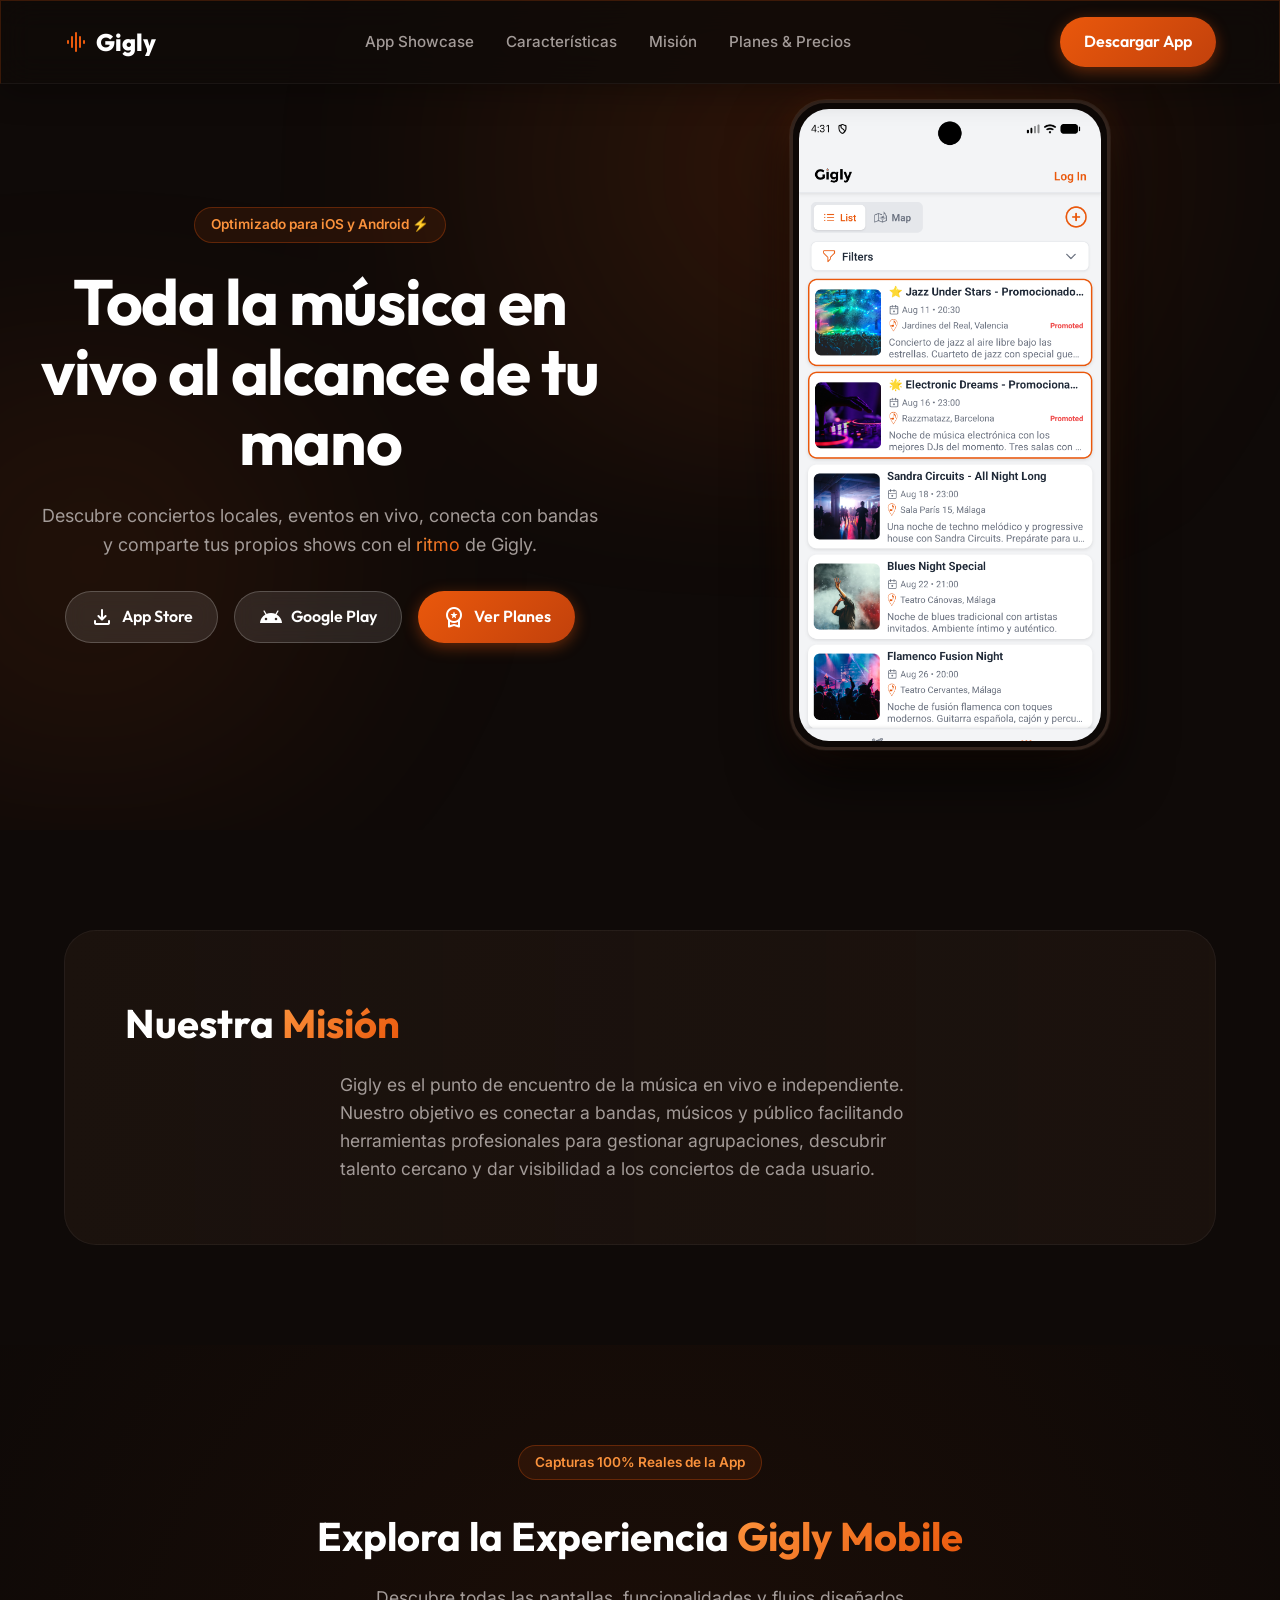
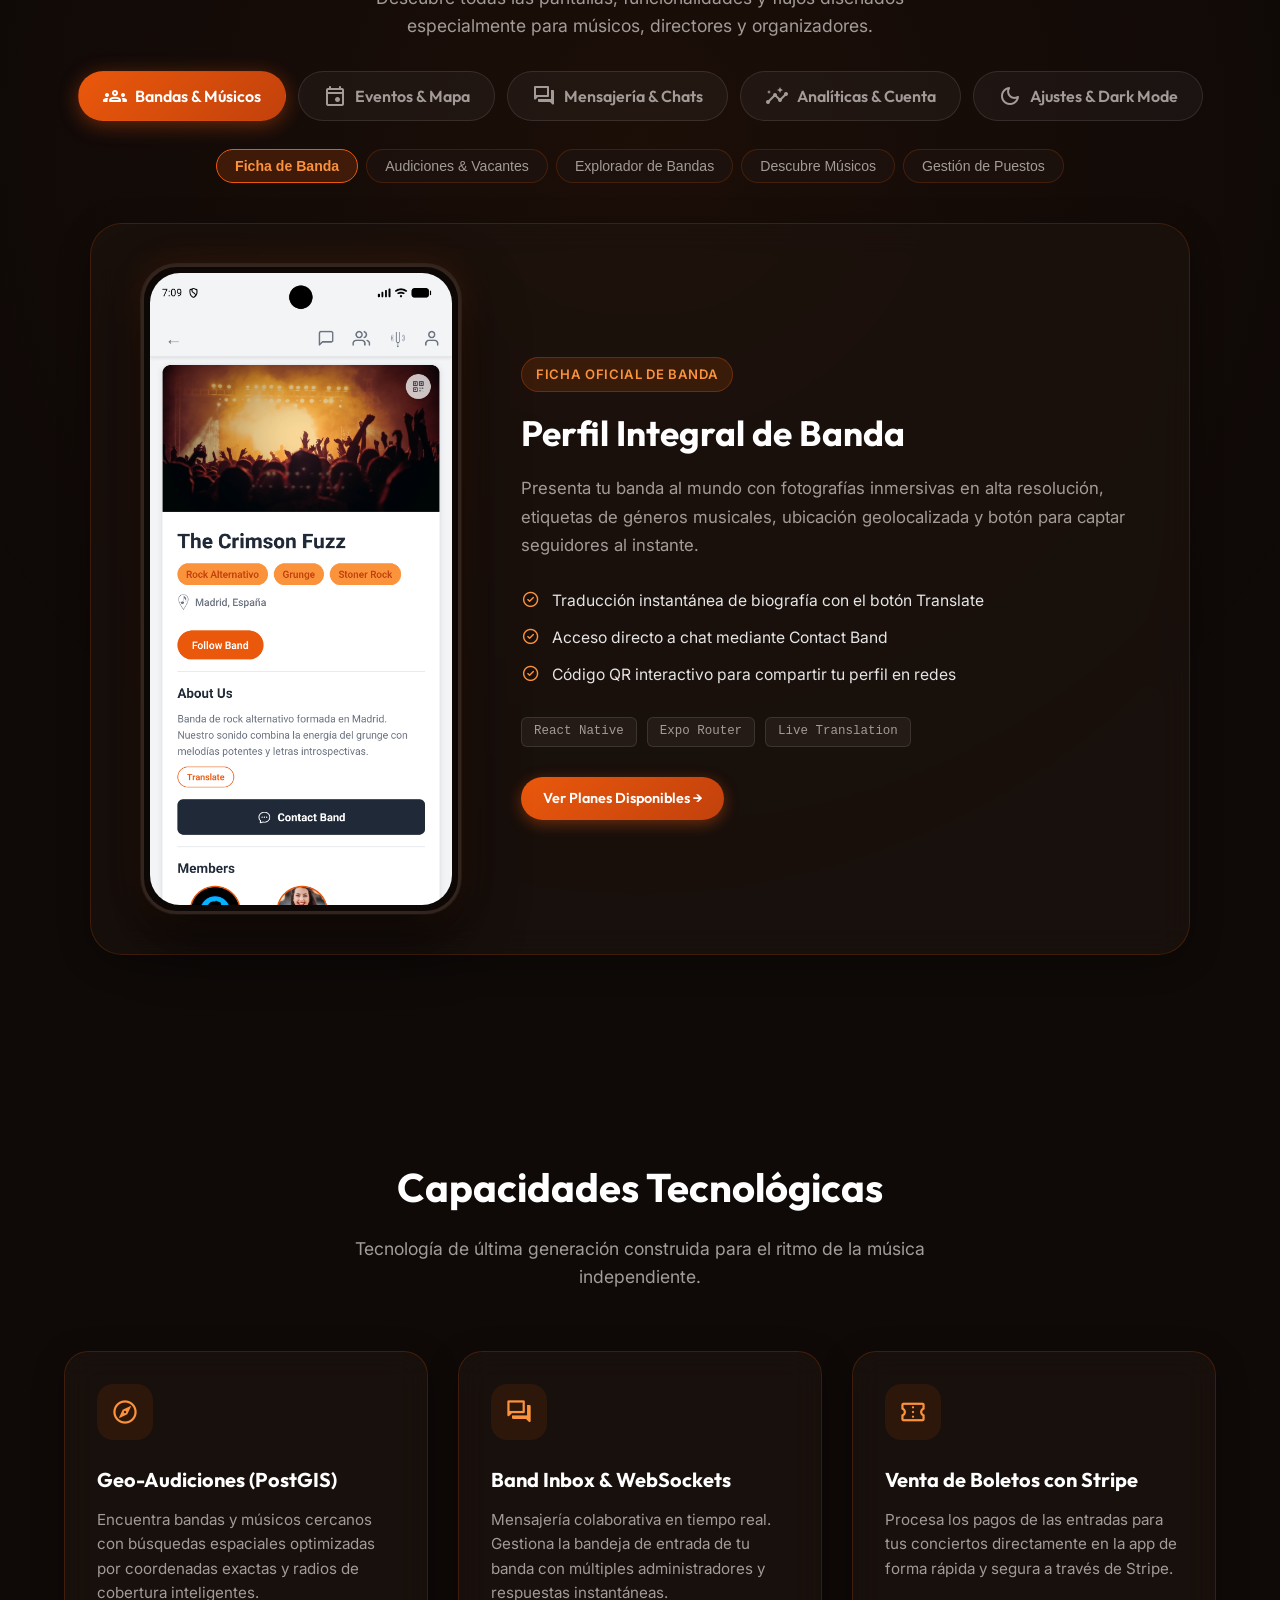
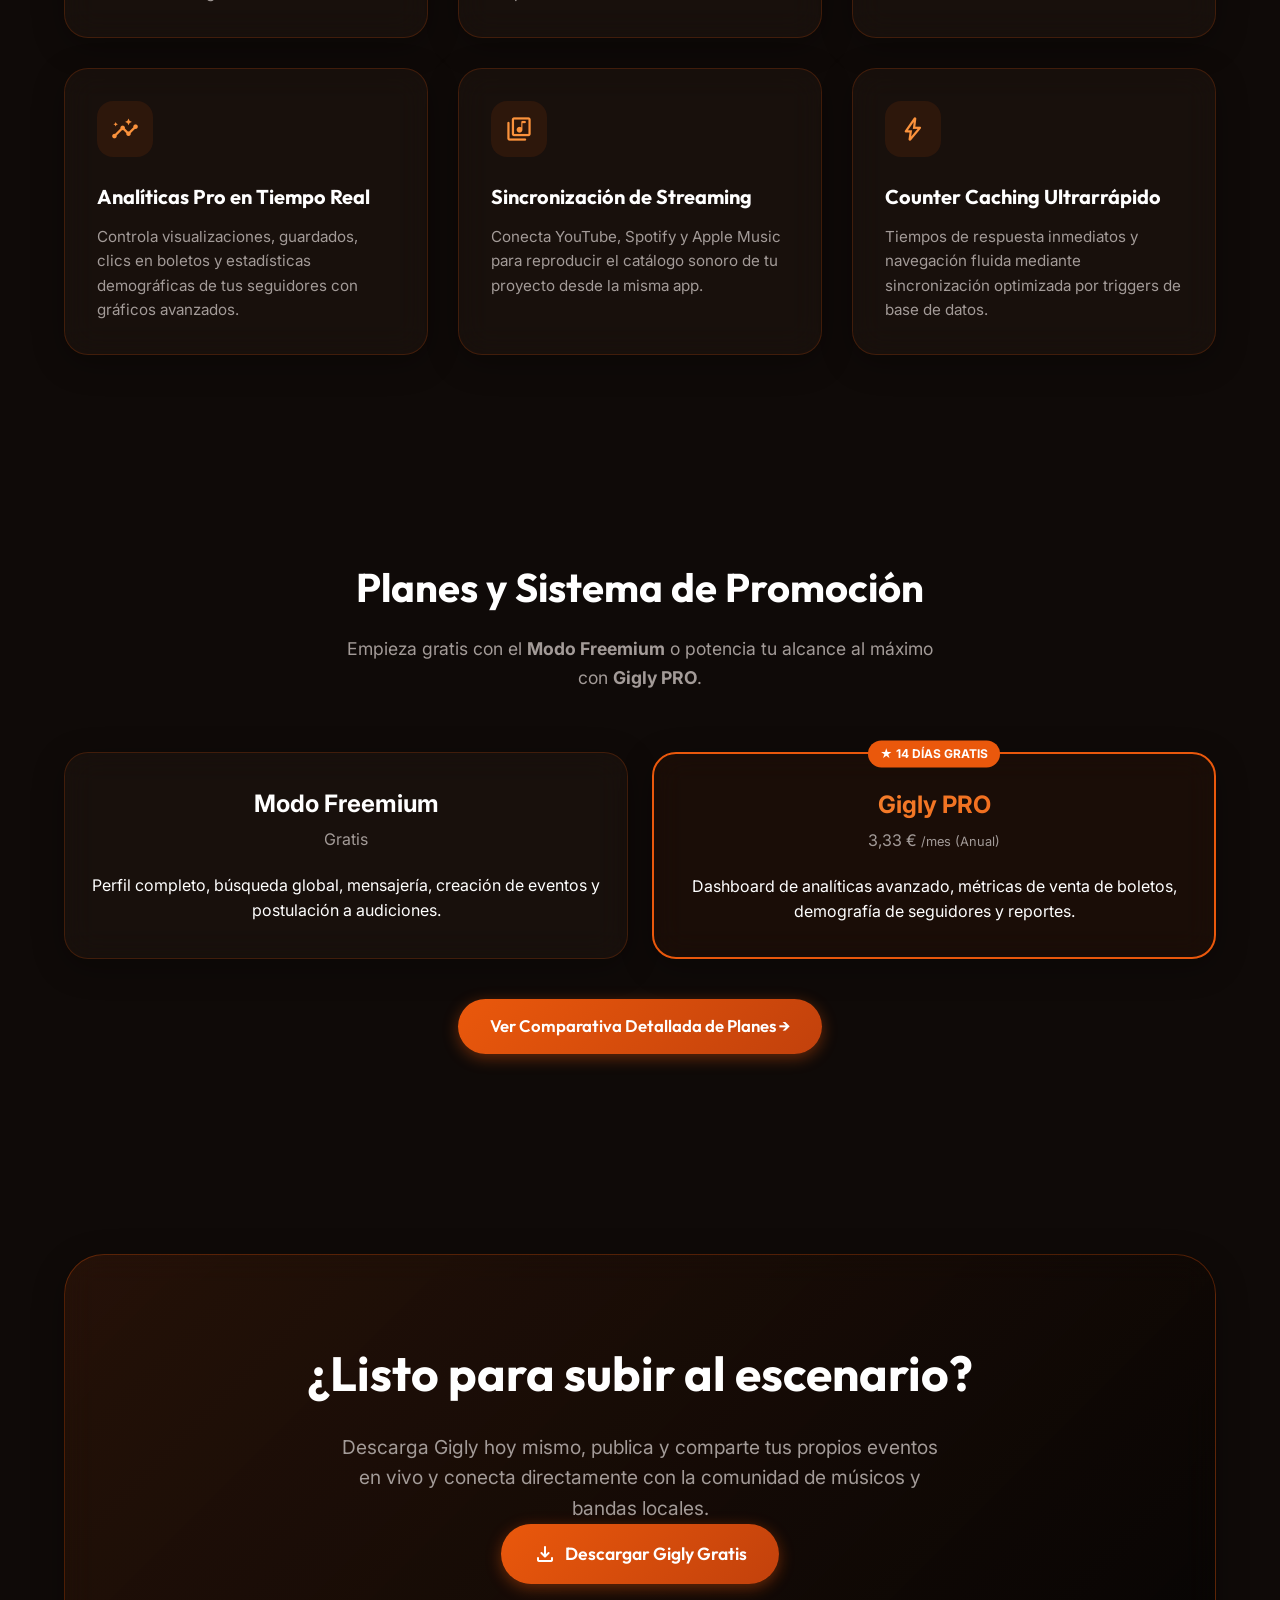
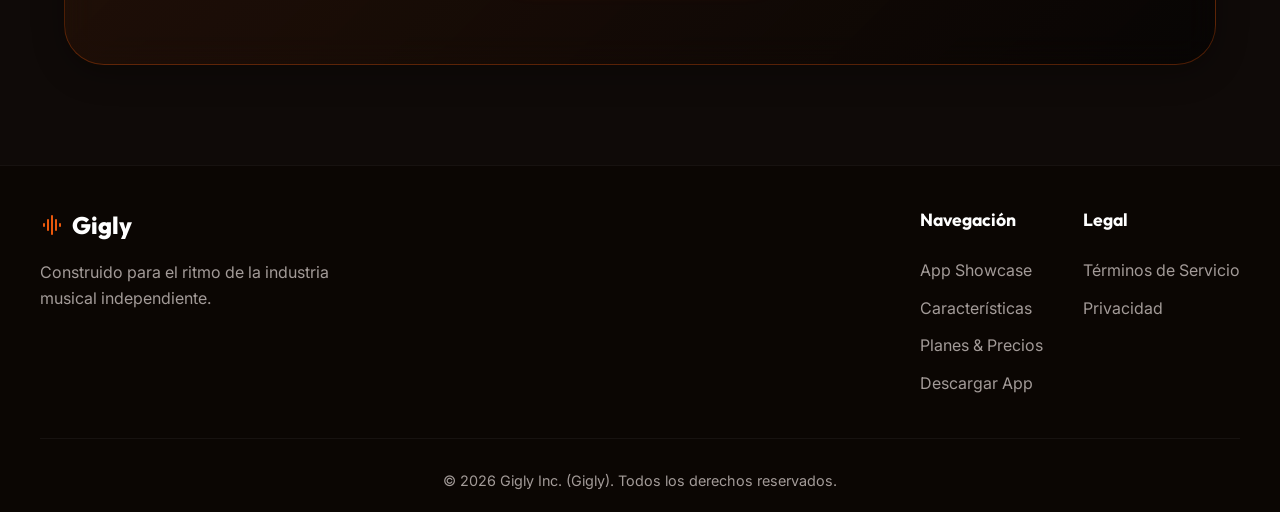
==== commit 7b295d44: "style(ui): reformat index.html structure and indentation" ====
--- a/index.html
+++ b/index.html
@@ -1,361 +1,367 @@
 <!doctype html>
 <html lang="es">
-  <head>
-    <meta charset="UTF-8" />
-    <meta name="viewport" content="width=device-width, initial-scale=1.0" />
-    <title>Gigly - Tu Carrera Musical al Siguiente Nivel</title>
-    <meta
-      name="description"
-      content="Gigly es la aplicación móvil definitiva para el descubrimiento musical, gestión de bandas, eventos y analíticas profesionales. Únete a la red independiente."
-    />
-
-    <!-- SEO & Open Graph -->
-    <link rel="canonical" href="https://gigly-app.com/" />
-    <meta property="og:type" content="website" />
-    <meta property="og:url" content="https://gigly-app.com/" />
-    <meta property="og:title" content="Gigly - Tu Carrera Musical al Siguiente Nivel" />
-    <meta property="og:description" content="Gigly es la aplicación móvil definitiva para el descubrimiento musical, gestión de bandas, eventos y analíticas profesionales." />
-
-    <!-- Fonts -->
-    <link rel="preconnect" href="https://fonts.googleapis.com" />
-    <link rel="preconnect" href="https://fonts.gstatic.com" crossorigin />
-    <link
-      href="https://fonts.googleapis.com/css2?family=Outfit:wght@300;400;500;600;700;800&family=Inter:wght@400;500;600;700&display=swap"
-      rel="stylesheet"
-    />
-
-    <!-- Icons -->
-    <link
-      href="https://fonts.googleapis.com/css2?family=Material+Symbols+Rounded:opsz,wght,FILL,GRAD@24,400,1,0"
-      rel="stylesheet"
-    />
-
-    <!-- Styles -->
-    <link rel="stylesheet" href="styles.css" />
-  </head>
-  <body>
-    <!-- Navigation -->
-    <nav class="navbar glass">
-      <div class="nav-content">
-        <a href="#" class="logo">
+
+<head>
+  <meta charset="UTF-8" />
+  <meta name="viewport" content="width=device-width, initial-scale=1.0" />
+  <title>Gigly - Tu Carrera Musical al Siguiente Nivel</title>
+  <meta name="description"
+    content="Gigly es la aplicación móvil definitiva para el descubrimiento musical, gestión de bandas, eventos y analíticas profesionales. Únete a la red independiente." />
+
+  <!-- SEO & Open Graph -->
+  <link rel="canonical" href="https://gigly-app.com/" />
+  <meta property="og:type" content="website" />
+  <meta property="og:url" content="https://gigly-app.com/" />
+  <meta property="og:title" content="Gigly - Tu Carrera Musical al Siguiente Nivel" />
+  <meta property="og:description"
+    content="Gigly es la aplicación móvil definitiva para el descubrimiento musical, gestión de bandas, eventos y analíticas profesionales." />
+
+  <!-- Fonts -->
+  <link rel="preconnect" href="https://fonts.googleapis.com" />
+  <link rel="preconnect" href="https://fonts.gstatic.com" crossorigin />
+  <link
+    href="https://fonts.googleapis.com/css2?family=Outfit:wght@300;400;500;600;700;800&family=Inter:wght@400;500;600;700&display=swap"
+    rel="stylesheet" />
+
+  <!-- Icons -->
+  <link href="https://fonts.googleapis.com/css2?family=Material+Symbols+Rounded:opsz,wght,FILL,GRAD@24,400,1,0"
+    rel="stylesheet" />
+
+  <!-- Styles -->
+  <link rel="stylesheet" href="styles.css" />
+</head>
+
+<body>
+  <!-- Navigation -->
+  <nav class="navbar glass">
+    <div class="nav-content">
+      <a href="#" class="logo">
+        <span class="material-symbols-rounded logo-icon">graphic_eq</span>
+        Gigly
+      </a>
+      <div class="nav-links">
+        <a href="#showcase">App Showcase</a>
+        <a href="#features">Características</a>
+        <a href="#mission">Misión</a>
+        <a href="planes/index.html">Planes & Precios</a>
+      </div>
+      <div class="nav-actions">
+        <a href="#download" class="btn btn-primary">Descargar App</a>
+      </div>
+      <button class="menu-btn material-symbols-rounded">menu</button>
+    </div>
+  </nav>
+
+  <!-- Hero Section -->
+  <header class="hero">
+    <div class="hero-background"></div>
+    <div class="hero-grid">
+      <div class="hero-content fade-up">
+        <div class="badge">Optimizado para iOS y Android ⚡</div>
+        <h1 class="hero-title">Toda la música en vivo al alcance de tu mano</h1>
+        <p class="hero-subtitle">
+          Descubre conciertos locales, eventos en vivo, conecta con bandas y comparte tus propios shows con el <span
+            class="text-gradient">ritmo</span> de Gigly.
+        </p>
+        <div class="hero-buttons">
+          <a href="#download" class="btn btn-store">
+            <span class="material-symbols-rounded">download</span>
+            App Store
+          </a>
+          <a href="#download" class="btn btn-store">
+            <span class="material-symbols-rounded">android</span>
+            Google Play
+          </a>
+          <a href="planes/index.html" class="btn btn-primary">
+            <span class="material-symbols-rounded">workspace_premium</span>
+            Ver Planes
+          </a>
+        </div>
+      </div>
+
+      <div class="hero-visual fade-up delay-1">
+        <!-- Real App Mockup Frame (Android) -->
+        <div class="phone-mockup-frame">
+          <div class="phone-screen-container">
+            <img src="assets/screens/Eventsview.png" alt="Cartelera de Eventos en Gigly Mobile" />
+          </div>
+        </div>
+      </div>
+    </div>
+  </header>
+
+  <!-- Mission & Vision -->
+  <section id="mission" class="section mission-section">
+    <div class="section-content fade-up">
+      <h2 class="section-title text-center">
+        Nuestra <span class="text-gradient">Misión</span>
+      </h2>
+      <p class="section-desc text-center">
+        Gigly es el punto de encuentro de la música en vivo e independiente. Nuestro objetivo es conectar a bandas,
+        músicos y público facilitando herramientas profesionales para gestionar agrupaciones, descubrir talento cercano
+        y dar visibilidad a los conciertos de cada usuario.
+      </p>
+    </div>
+  </section>
+
+  <!-- ======================================================
+         INTERACTIVE APP SHOWCASE SECTION (15 SCREENS)
+         ====================================================== -->
+  <section id="showcase" class="showcase-section">
+    <div class="section-header fade-up text-center" style="margin-bottom: 30px">
+      <div class="badge">Capturas 100% Reales de la App</div>
+      <h2 class="section-title">
+        Explora la Experiencia <span class="text-gradient">Gigly Mobile</span>
+      </h2>
+      <p class="section-desc" style="max-width: 650px; margin: 0 auto">
+        Descubre todas las pantallas, funcionalidades y flujos diseñados especialmente para músicos, directores y
+        organizadores.
+      </p>
+    </div>
+
+    <!-- Main Category Tabs -->
+    <div class="category-tabs fade-up">
+      <button class="category-tab-btn active" data-category="bands">
+        <span class="material-symbols-rounded">groups</span>
+        Bandas & Músicos
+      </button>
+      <button class="category-tab-btn" data-category="events">
+        <span class="material-symbols-rounded">event</span>
+        Eventos & Mapa
+      </button>
+      <button class="category-tab-btn" data-category="messages">
+        <span class="material-symbols-rounded">forum</span>
+        Mensajería & Chats
+      </button>
+      <button class="category-tab-btn" data-category="analytics">
+        <span class="material-symbols-rounded">insights</span>
+        Analíticas & Cuenta
+      </button>
+      <button class="category-tab-btn" data-category="ui">
+        <span class="material-symbols-rounded">dark_mode</span>
+        Ajustes & Dark Mode
+      </button>
+    </div>
+
+    <!-- Subscreen Selector Pills (Dynamic) -->
+    <div id="subscreen-selector" class="subscreen-selector fade-up">
+      <!-- Injected via JavaScript -->
+    </div>
+
+    <!-- Showcase Display Box (Device Frame + Info) -->
+    <div class="showcase-display glass fade-up">
+
+      <!-- Interactive Smartphone Frame (Android) -->
+      <div class="phone-mockup-frame" style="margin: 0 auto">
+        <div class="phone-screen-container">
+          <img id="showcase-screen-img" src="assets/screens/Bandprofileview.png"
+            alt="Captura de pantalla de la app Gigly" />
+        </div>
+      </div>
+
+      <!-- Showcase Detail Info Box -->
+      <div class="showcase-info">
+        <div id="showcase-badge" class="showcase-badge">Ficha Oficial de Banda</div>
+        <h3 id="showcase-title" class="showcase-title">Perfil Integral de Banda</h3>
+        <p id="showcase-desc" class="showcase-desc">
+          Presenta tu banda al mundo con fotografías inmersivas en alta resolución, etiquetas de géneros musicales,
+          ubicación geolocalizada y botón para captar seguidores al instante.
+        </p>
+
+        <ul id="showcase-features" class="showcase-features-list">
+          <li>
+            <span class="material-symbols-rounded">check_circle</span>
+            <span>Traducción instantánea de biografía con el botón <em>Translate</em></span>
+          </li>
+          <li>
+            <span class="material-symbols-rounded">check_circle</span>
+            <span>Acceso directo a chat mediante <em>Contact Band</em></span>
+          </li>
+          <li>
+            <span class="material-symbols-rounded">check_circle</span>
+            <span>Código QR interactivo para compartir tu perfil en redes</span>
+          </li>
+        </ul>
+
+        <div id="showcase-tech-tags" class="showcase-tech-tags">
+          <span class="tech-tag">React Native</span>
+          <span class="tech-tag">Expo Router</span>
+          <span class="tech-tag">Live Translation</span>
+        </div>
+
+        <div style="margin-top: 10px">
+          <a href="planes/index.html" class="btn btn-primary" style="padding: 10px 22px; font-size: 0.9rem">
+            Ver Planes Disponibles →
+          </a>
+        </div>
+      </div>
+
+    </div>
+  </section>
+
+  <!-- Features Section -->
+  <section id="features" class="section features-section">
+    <div class="section-header fade-up">
+      <h2 class="section-title">Capacidades Tecnológicas</h2>
+      <p class="section-desc">
+        Tecnología de última generación construida para el ritmo de la música independiente.
+      </p>
+    </div>
+
+    <div class="features-grid">
+      <!-- Feature 1 -->
+      <div class="feature-card glass fade-up">
+        <div class="feature-icon">
+          <span class="material-symbols-rounded">explore</span>
+        </div>
+        <h3>Geo-Audiciones (PostGIS)</h3>
+        <p>
+          Encuentra bandas y músicos cercanos con búsquedas espaciales optimizadas por coordenadas exactas y radios de
+          cobertura inteligentes.
+        </p>
+      </div>
+
+      <!-- Feature 2 -->
+      <div class="feature-card glass fade-up delay-1">
+        <div class="feature-icon">
+          <span class="material-symbols-rounded">forum</span>
+        </div>
+        <h3>Band Inbox & WebSockets</h3>
+        <p>
+          Mensajería colaborativa en tiempo real. Gestiona la bandeja de entrada de tu banda con múltiples
+          administradores y respuestas instantáneas.
+        </p>
+      </div>
+
+      <!-- Feature 3 -->
+      <div class="feature-card glass fade-up delay-2">
+        <div class="feature-icon">
+          <span class="material-symbols-rounded">confirmation_number</span>
+        </div>
+        <h3>Venta de Boletos con Stripe</h3>
+        <p>
+          Procesa los pagos de las entradas para tus conciertos directamente en la app de forma rápida y segura a través
+          de Stripe.
+        </p>
+      </div>
+
+      <!-- Feature 4 -->
+      <div class="feature-card glass fade-up">
+        <div class="feature-icon">
+          <span class="material-symbols-rounded">insights</span>
+        </div>
+        <h3>Analíticas Pro en Tiempo Real</h3>
+        <p>
+          Controla visualizaciones, guardados, clics en boletos y estadísticas demográficas de tus seguidores con
+          gráficos avanzados.
+        </p>
+      </div>
+
+      <!-- Feature 5 -->
+      <div class="feature-card glass fade-up delay-1">
+        <div class="feature-icon">
+          <span class="material-symbols-rounded">library_music</span>
+        </div>
+        <h3>Sincronización de Streaming</h3>
+        <p>
+          Conecta YouTube, Spotify y Apple Music para reproducir el catálogo sonoro de tu proyecto desde la misma app.
+        </p>
+      </div>
+
+      <!-- Feature 6 -->
+      <div class="feature-card glass fade-up delay-2">
+        <div class="feature-icon">
+          <span class="material-symbols-rounded">bolt</span>
+        </div>
+        <h3>Counter Caching Ultrarrápido</h3>
+        <p>
+          Tiempos de respuesta inmediatos y navegación fluida mediante sincronización optimizada por triggers de base de
+          datos.
+        </p>
+      </div>
+    </div>
+  </section>
+
+  <!-- Promotion System Teaser -->
+  <section id="promotion" class="section promo-section">
+    <div class="section-header fade-up">
+      <h2 class="section-title">Planes y Sistema de Promoción</h2>
+      <p class="section-desc">
+        Empieza gratis con el <strong>Modo Freemium</strong> o potencia tu alcance al máximo con <strong>Gigly
+          PRO</strong>.
+      </p>
+    </div>
+
+    <div class="tiers-grid">
+      <div class="tier-card glass fade-up">
+        <div class="tier-name">Modo Freemium</div>
+        <div class="tier-price">Gratis</div>
+        <p>Perfil completo, búsqueda global, mensajería, creación de eventos y postulación a audiciones.</p>
+      </div>
+      <div class="tier-card glass featured fade-up delay-1">
+        <div class="popular-tag">★ 14 Días Gratis</div>
+        <div class="tier-name text-gradient">Gigly PRO</div>
+        <div class="tier-price">3,33 € <span style="font-size: 0.8rem; color: var(--text-secondary)">/mes (Anual)</span>
+        </div>
+        <p>Dashboard de analíticas avanzado, métricas de venta de boletos, demografía de seguidores y reportes.</p>
+      </div>
+    </div>
+
+    <div style="text-align: center; margin-top: 40px" class="fade-up">
+      <a href="planes/index.html" class="btn btn-primary" style="padding: 14px 32px; font-size: 1.05rem">
+        Ver Comparativa Detallada de Planes →
+      </a>
+    </div>
+  </section>
+
+  <!-- Download CTA -->
+  <section id="download" class="section cta-section fade-up">
+    <div class="cta-container glass">
+      <h2>¿Listo para subir al escenario?</h2>
+      <p>
+        Descarga Gigly hoy mismo, publica y comparte tus propios eventos en vivo y conecta directamente con la comunidad
+        de músicos y bandas locales.
+      </p>
+      <div class="hero-buttons cta-buttons">
+        <a href="#" class="btn btn-primary cta-primary-btn" style="padding: 16px 32px; font-size: 1.1rem">
+          <span class="material-symbols-rounded">download</span>
+          Descargar Gigly Gratis
+        </a>
+      </div>
+    </div>
+  </section>
+
+  <!-- Footer -->
+  <footer class="footer">
+    <div class="footer-content">
+      <div class="footer-brand">
+        <div class="logo">
           <span class="material-symbols-rounded logo-icon">graphic_eq</span>
           Gigly
-        </a>
-        <div class="nav-links">
+        </div>
+        <p>Construido para el ritmo de la industria musical independiente.</p>
+      </div>
+      <div class="footer-links">
+        <div class="link-group">
+          <h4>Navegación</h4>
           <a href="#showcase">App Showcase</a>
           <a href="#features">Características</a>
-          <a href="#mission">Misión</a>
           <a href="planes/index.html">Planes & Precios</a>
-        </div>
-        <div class="nav-actions">
-          <a href="#download" class="btn btn-primary">Descargar App</a>
-        </div>
-        <button class="menu-btn material-symbols-rounded">menu</button>
-      </div>
-    </nav>
-
-    <!-- Hero Section -->
-    <header class="hero">
-      <div class="hero-background"></div>
-      <div class="hero-grid">
-        <div class="hero-content fade-up">
-          <div class="badge">Optimizado para iOS y Android ⚡</div>
-          <h1 class="hero-title">Toda la música en vivo y eventos cerca de ti</h1>
-          <p class="hero-subtitle">
-            Tu cartelera de eventos en vivo al alcance de tu mano. Descubre conciertos locales, conecta con bandas y comparte tus propios shows con el <span class="text-gradient">ritmo</span> de Gigly.
-          </p>
-          <div class="hero-buttons">
-            <a href="#download" class="btn btn-store">
-              <span class="material-symbols-rounded">download</span>
-              App Store
-            </a>
-            <a href="#download" class="btn btn-store">
-              <span class="material-symbols-rounded">android</span>
-              Google Play
-            </a>
-            <a href="planes/index.html" class="btn btn-primary">
-              <span class="material-symbols-rounded">workspace_premium</span>
-              Ver Planes
-            </a>
-          </div>
-        </div>
-
-        <div class="hero-visual fade-up delay-1">
-          <!-- Real App Mockup Frame (Android) -->
-          <div class="phone-mockup-frame">
-            <div class="phone-screen-container">
-              <img
-                src="assets/screens/Eventsview.png"
-                alt="Cartelera de Eventos en Gigly Mobile"
-              />
-            </div>
-          </div>
-        </div>
-      </div>
-    </header>
-
-    <!-- Mission & Vision -->
-    <section id="mission" class="section mission-section">
-      <div class="section-content fade-up">
-        <h2 class="section-title text-center">
-          Nuestra <span class="text-gradient">Misión</span>
-        </h2>
-        <p class="section-desc text-center">
-          Gigly es el punto de encuentro de la música en vivo e independiente. Nuestro objetivo es conectar a bandas, músicos y público facilitando herramientas profesionales para gestionar agrupaciones, descubrir talento cercano y dar máxima visibilidad a los conciertos, actuando como canal directo e intermediario hacia los enlaces oficiales de venta de entradas y recintos.
-        </p>
-      </div>
-    </section>
-
-    <!-- ======================================================
-         INTERACTIVE APP SHOWCASE SECTION (15 SCREENS)
-         ====================================================== -->
-    <section id="showcase" class="showcase-section">
-      <div class="section-header fade-up text-center" style="margin-bottom: 30px">
-        <div class="badge">Capturas 100% Reales de la App</div>
-        <h2 class="section-title">
-          Explora la Experiencia <span class="text-gradient">Gigly Mobile</span>
-        </h2>
-        <p class="section-desc" style="max-width: 650px; margin: 0 auto">
-          Descubre todas las pantallas, funcionalidades y flujos diseñados especialmente para músicos, directores y organizadores.
-        </p>
-      </div>
-
-      <!-- Main Category Tabs -->
-      <div class="category-tabs fade-up">
-        <button class="category-tab-btn active" data-category="bands">
-          <span class="material-symbols-rounded">groups</span>
-          Bandas & Músicos
-        </button>
-        <button class="category-tab-btn" data-category="events">
-          <span class="material-symbols-rounded">event</span>
-          Eventos & Mapa
-        </button>
-        <button class="category-tab-btn" data-category="messages">
-          <span class="material-symbols-rounded">forum</span>
-          Mensajería & Chats
-        </button>
-        <button class="category-tab-btn" data-category="analytics">
-          <span class="material-symbols-rounded">insights</span>
-          Analíticas & Cuenta
-        </button>
-        <button class="category-tab-btn" data-category="ui">
-          <span class="material-symbols-rounded">dark_mode</span>
-          Ajustes & Dark Mode
-        </button>
-      </div>
-
-      <!-- Subscreen Selector Pills (Dynamic) -->
-      <div id="subscreen-selector" class="subscreen-selector fade-up">
-        <!-- Injected via JavaScript -->
-      </div>
-
-      <!-- Showcase Display Box (Device Frame + Info) -->
-      <div class="showcase-display glass fade-up">
-        
-        <!-- Interactive Smartphone Frame (Android) -->
-        <div class="phone-mockup-frame" style="margin: 0 auto">
-          <div class="phone-screen-container">
-            <img
-              id="showcase-screen-img"
-              src="assets/screens/Bandprofileview.png"
-              alt="Captura de pantalla de la app Gigly"
-            />
-          </div>
-        </div>
-
-        <!-- Showcase Detail Info Box -->
-        <div class="showcase-info">
-          <div id="showcase-badge" class="showcase-badge">Ficha Oficial de Banda</div>
-          <h3 id="showcase-title" class="showcase-title">Perfil Integral de Banda</h3>
-          <p id="showcase-desc" class="showcase-desc">
-            Presenta tu banda al mundo con fotografías inmersivas en alta resolución, etiquetas de géneros musicales, ubicación geolocalizada y botón para captar seguidores al instante.
-          </p>
-
-          <ul id="showcase-features" class="showcase-features-list">
-            <li>
-              <span class="material-symbols-rounded">check_circle</span>
-              <span>Traducción instantánea de biografía con el botón <em>Translate</em></span>
-            </li>
-            <li>
-              <span class="material-symbols-rounded">check_circle</span>
-              <span>Acceso directo a chat mediante <em>Contact Band</em></span>
-            </li>
-            <li>
-              <span class="material-symbols-rounded">check_circle</span>
-              <span>Código QR interactivo para compartir tu perfil en redes</span>
-            </li>
-          </ul>
-
-          <div id="showcase-tech-tags" class="showcase-tech-tags">
-            <span class="tech-tag">React Native</span>
-            <span class="tech-tag">Expo Router</span>
-            <span class="tech-tag">Live Translation</span>
-          </div>
-
-          <div style="margin-top: 10px">
-            <a href="planes/index.html" class="btn btn-primary" style="padding: 10px 22px; font-size: 0.9rem">
-              Ver Planes Disponibles →
-            </a>
-          </div>
-        </div>
-
-      </div>
-    </section>
-
-    <!-- Features Section -->
-    <section id="features" class="section features-section">
-      <div class="section-header fade-up">
-        <h2 class="section-title">Capacidades Tecnológicas</h2>
-        <p class="section-desc">
-          Tecnología de última generación construida para el ritmo de la música independiente.
-        </p>
-      </div>
-
-      <div class="features-grid">
-        <!-- Feature 1 -->
-        <div class="feature-card glass fade-up">
-          <div class="feature-icon">
-            <span class="material-symbols-rounded">explore</span>
-          </div>
-          <h3>Geo-Audiciones (PostGIS)</h3>
-          <p>
-            Encuentra bandas y músicos cercanos con búsquedas espaciales optimizadas por coordenadas exactas y radios de cobertura inteligentes.
-          </p>
-        </div>
-
-        <!-- Feature 2 -->
-        <div class="feature-card glass fade-up delay-1">
-          <div class="feature-icon">
-            <span class="material-symbols-rounded">forum</span>
-          </div>
-          <h3>Band Inbox & WebSockets</h3>
-          <p>
-            Mensajería colaborativa en tiempo real. Gestiona la bandeja de entrada de tu banda con múltiples administradores y respuestas instantáneas.
-          </p>
-        </div>
-
-        <!-- Feature 3 -->
-        <div class="feature-card glass fade-up delay-2">
-          <div class="feature-icon">
-            <span class="material-symbols-rounded">confirmation_number</span>
-          </div>
-          <h3>Venta de Boletos con Stripe</h3>
-          <p>
-            Procesa los pagos de las entradas para tus conciertos directamente en la app de forma rápida y segura a través de Stripe.
-          </p>
-        </div>
-
-        <!-- Feature 4 -->
-        <div class="feature-card glass fade-up">
-          <div class="feature-icon">
-            <span class="material-symbols-rounded">insights</span>
-          </div>
-          <h3>Analíticas Pro en Tiempo Real</h3>
-          <p>
-            Controla visualizaciones, guardados, clics en boletos y estadísticas demográficas de tus seguidores con gráficos avanzados.
-          </p>
-        </div>
-
-        <!-- Feature 5 -->
-        <div class="feature-card glass fade-up delay-1">
-          <div class="feature-icon">
-            <span class="material-symbols-rounded">library_music</span>
-          </div>
-          <h3>Sincronización de Streaming</h3>
-          <p>
-            Conecta YouTube, Spotify y Apple Music para reproducir el catálogo sonoro de tu proyecto desde la misma app.
-          </p>
-        </div>
-
-        <!-- Feature 6 -->
-        <div class="feature-card glass fade-up delay-2">
-          <div class="feature-icon">
-            <span class="material-symbols-rounded">bolt</span>
-          </div>
-          <h3>Counter Caching Ultrarrápido</h3>
-          <p>
-            Tiempos de respuesta inmediatos y navegación fluida mediante sincronización optimizada por triggers de base de datos.
-          </p>
-        </div>
-      </div>
-    </section>
-
-    <!-- Promotion System Teaser -->
-    <section id="promotion" class="section promo-section">
-      <div class="section-header fade-up">
-        <h2 class="section-title">Planes y Sistema de Promoción</h2>
-        <p class="section-desc">
-          Empieza gratis con el <strong>Modo Freemium</strong> o potencia tu alcance al máximo con <strong>Gigly PRO</strong>.
-        </p>
-      </div>
-
-      <div class="tiers-grid">
-        <div class="tier-card glass fade-up">
-          <div class="tier-name">Modo Freemium</div>
-          <div class="tier-price">Gratis</div>
-          <p>Perfil completo, búsqueda global, mensajería, creación de eventos y postulación a audiciones.</p>
-        </div>
-        <div class="tier-card glass featured fade-up delay-1">
-          <div class="popular-tag">★ 14 Días Gratis</div>
-          <div class="tier-name text-gradient">Gigly PRO</div>
-          <div class="tier-price">3,33 € <span style="font-size: 0.8rem; color: var(--text-secondary)">/mes (Anual)</span></div>
-          <p>Dashboard de analíticas avanzado, métricas de venta de boletos, demografía de seguidores y reportes.</p>
-        </div>
-      </div>
-
-      <div style="text-align: center; margin-top: 40px" class="fade-up">
-        <a href="planes/index.html" class="btn btn-primary" style="padding: 14px 32px; font-size: 1.05rem">
-          Ver Comparativa Detallada de Planes →
-        </a>
-      </div>
-    </section>
-
-    <!-- Download CTA -->
-    <section id="download" class="section cta-section fade-up">
-      <div class="cta-container glass">
-        <h2>¿Listo para subir al escenario?</h2>
-        <p>
-          Descarga Gigly hoy mismo, publica y comparte tus propios eventos en vivo y conecta directamente con la comunidad de músicos y bandas locales.
-        </p>
-        <div class="hero-buttons cta-buttons">
-          <a href="#" class="btn btn-primary cta-primary-btn" style="padding: 16px 32px; font-size: 1.1rem">
-            <span class="material-symbols-rounded">download</span>
-            Descargar Gigly Gratis
-          </a>
-        </div>
-      </div>
-    </section>
-
-    <!-- Footer -->
-    <footer class="footer">
-      <div class="footer-content">
-        <div class="footer-brand">
-          <div class="logo">
-            <span class="material-symbols-rounded logo-icon">graphic_eq</span>
-            Gigly
-          </div>
-          <p>Construido para el ritmo de la industria musical independiente.</p>
-        </div>
-        <div class="footer-links">
-          <div class="link-group">
-            <h4>Navegación</h4>
-            <a href="#showcase">App Showcase</a>
-            <a href="#features">Características</a>
-            <a href="planes/index.html">Planes & Precios</a>
-            <a href="#download">Descargar App</a>
-          </div>
-          <div class="link-group">
-            <h4>Legal</h4>
-            <a href="t_rminos_de_servicio/index.html">Términos de Servicio</a>
-            <a href="pol_tica_de_privacidad/index.html">Privacidad</a>
-          </div>
-        </div>
-      </div>
-      <div class="footer-bottom">
-        <p>&copy; 2026 Gigly Inc. (Gigly). Todos los derechos reservados.</p>
-      </div>
-    </footer>
-
-    <script src="app.js"></script>
-  </body>
-</html>
+          <a href="#download">Descargar App</a>
+        </div>
+        <div class="link-group">
+          <h4>Legal</h4>
+          <a href="t_rminos_de_servicio/index.html">Términos de Servicio</a>
+          <a href="pol_tica_de_privacidad/index.html">Privacidad</a>
+        </div>
+      </div>
+    </div>
+    <div class="footer-bottom">
+      <p>&copy; 2026 Gigly Inc. (Gigly). Todos los derechos reservados.</p>
+    </div>
+  </footer>
+
+  <script src="app.js"></script>
+</body>
+
+</html>
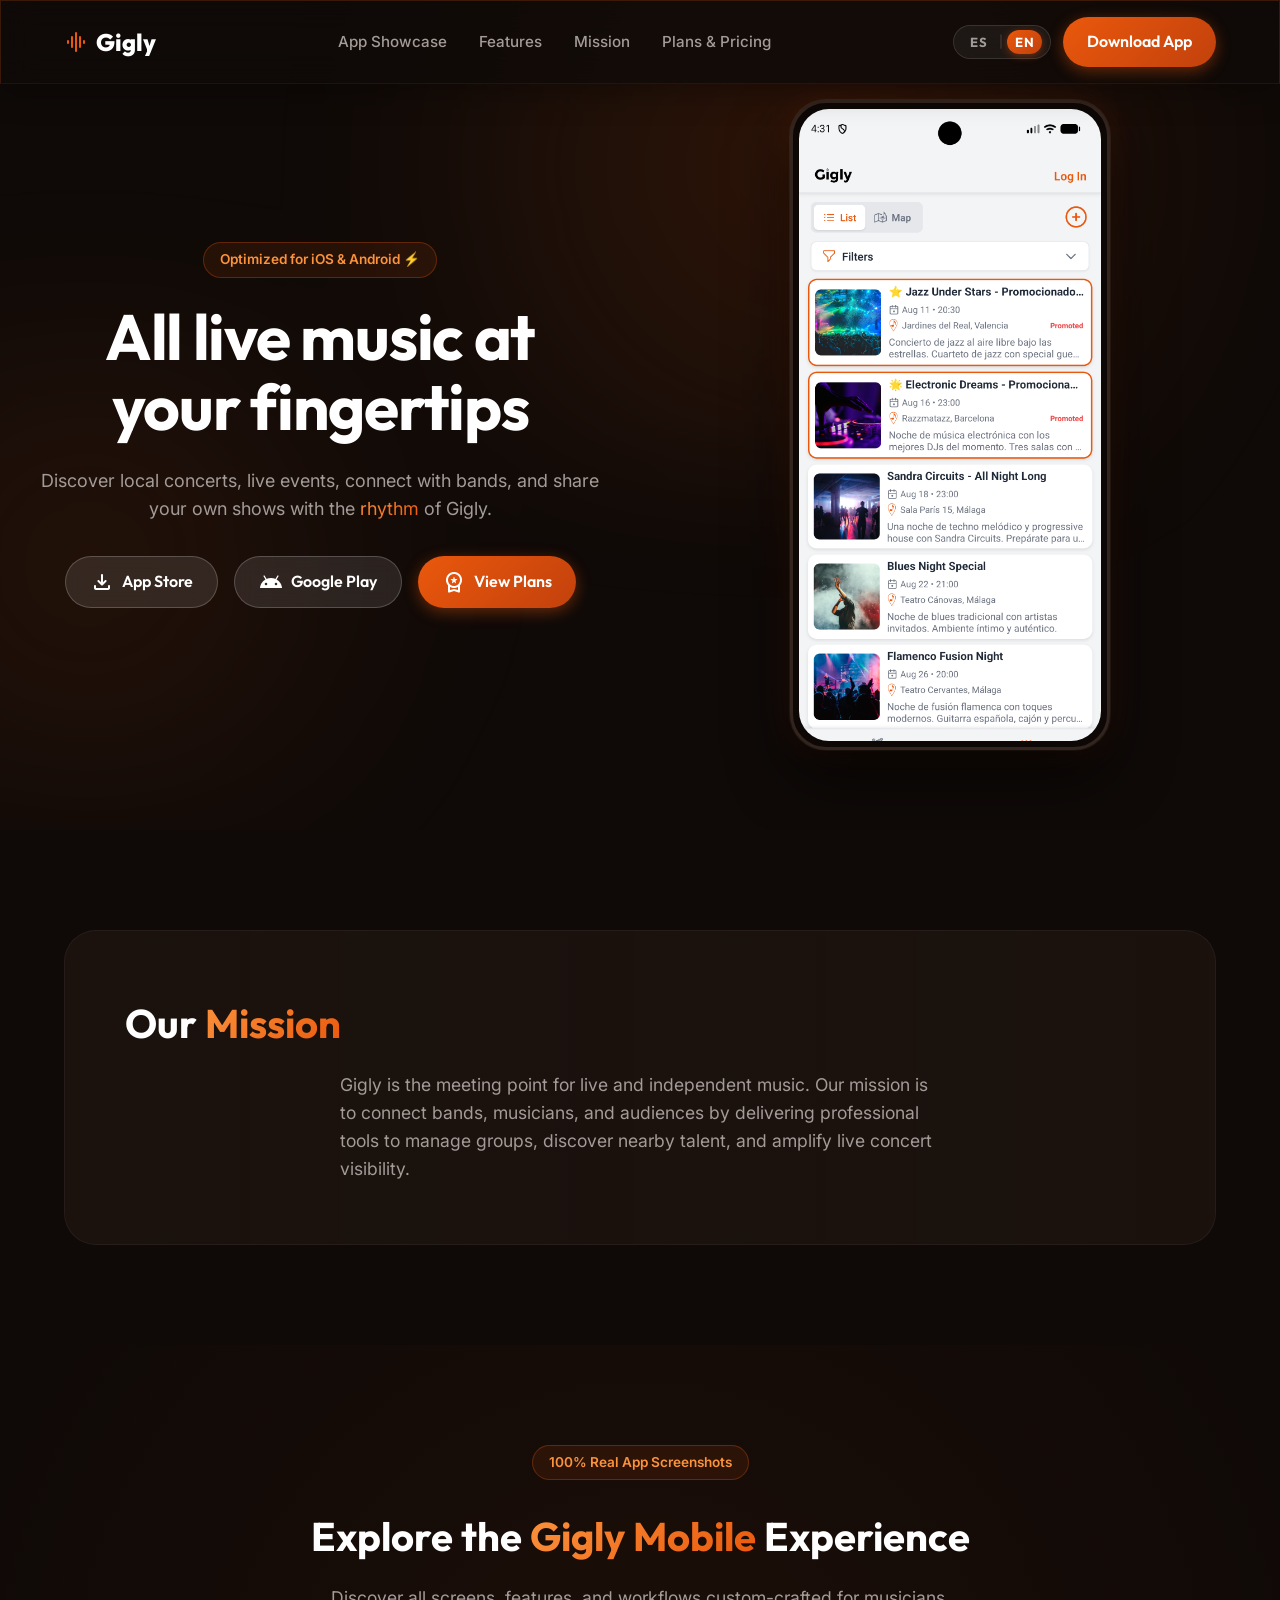
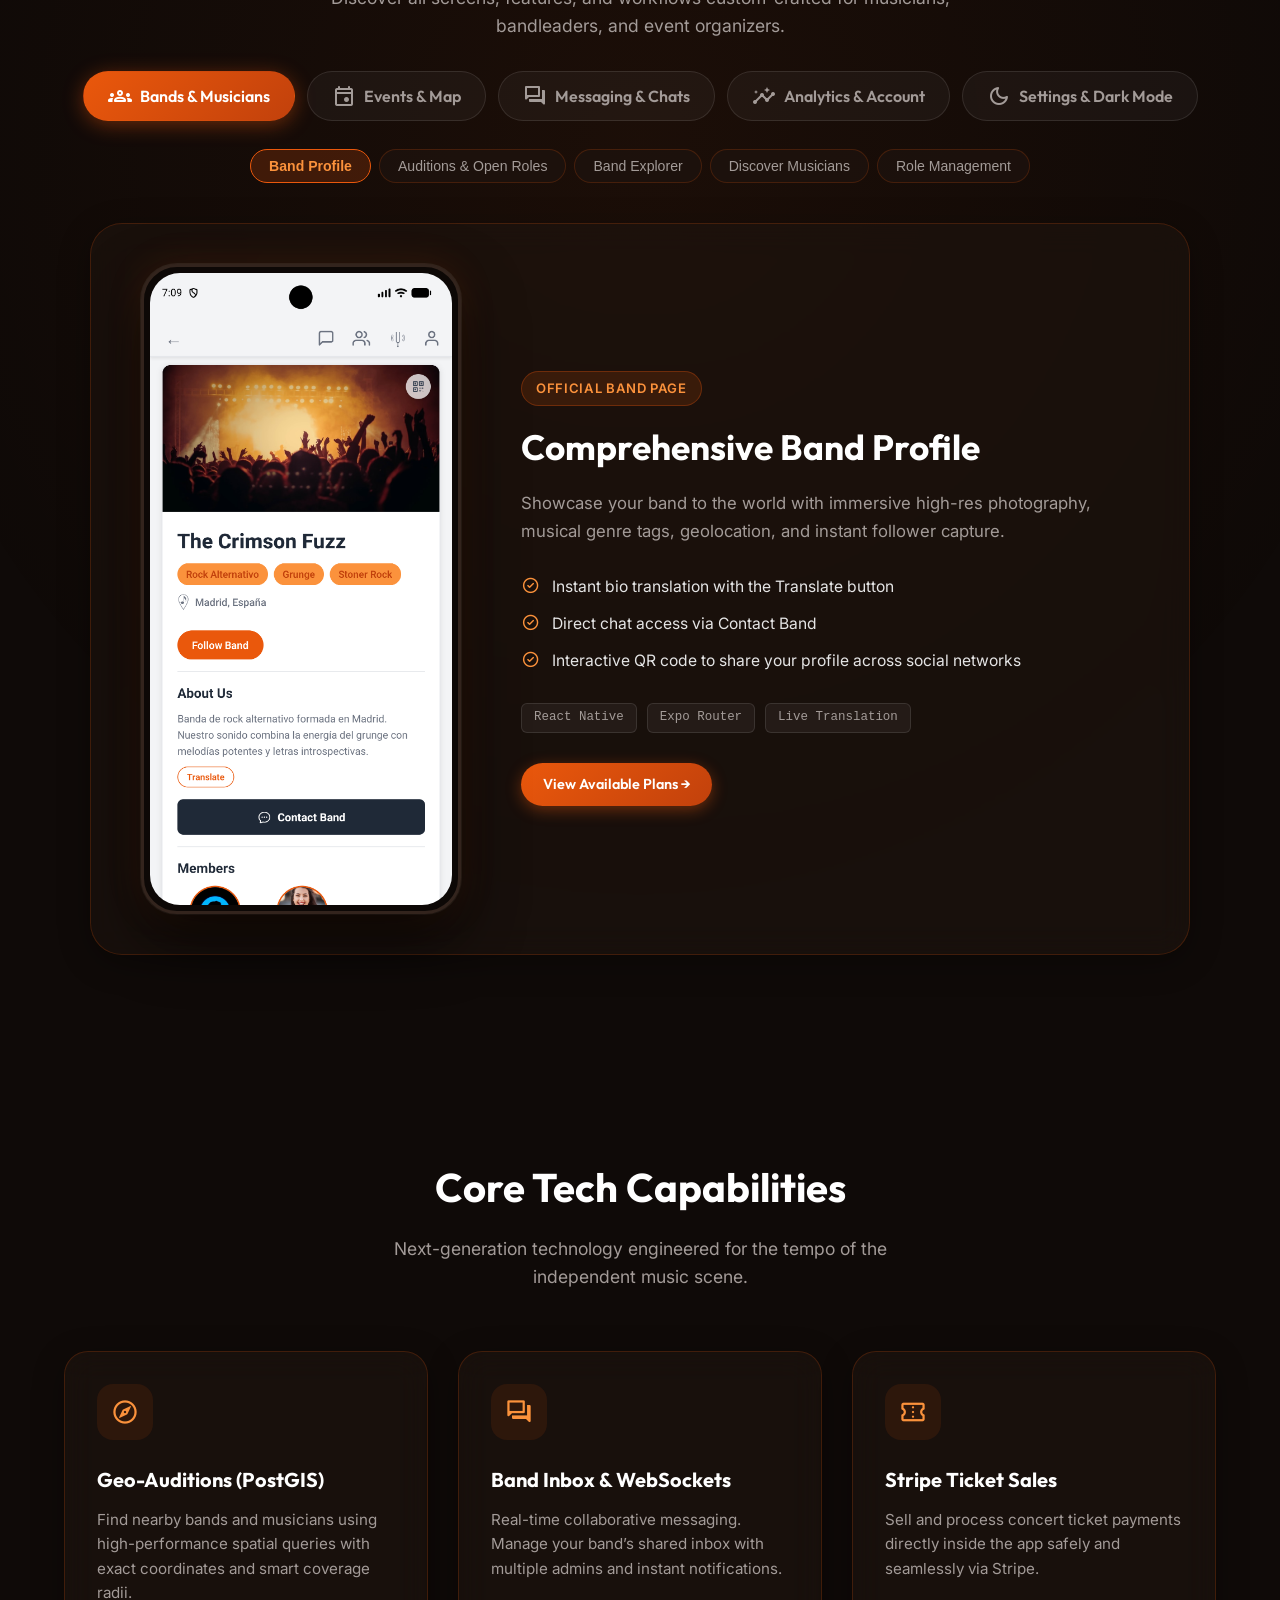
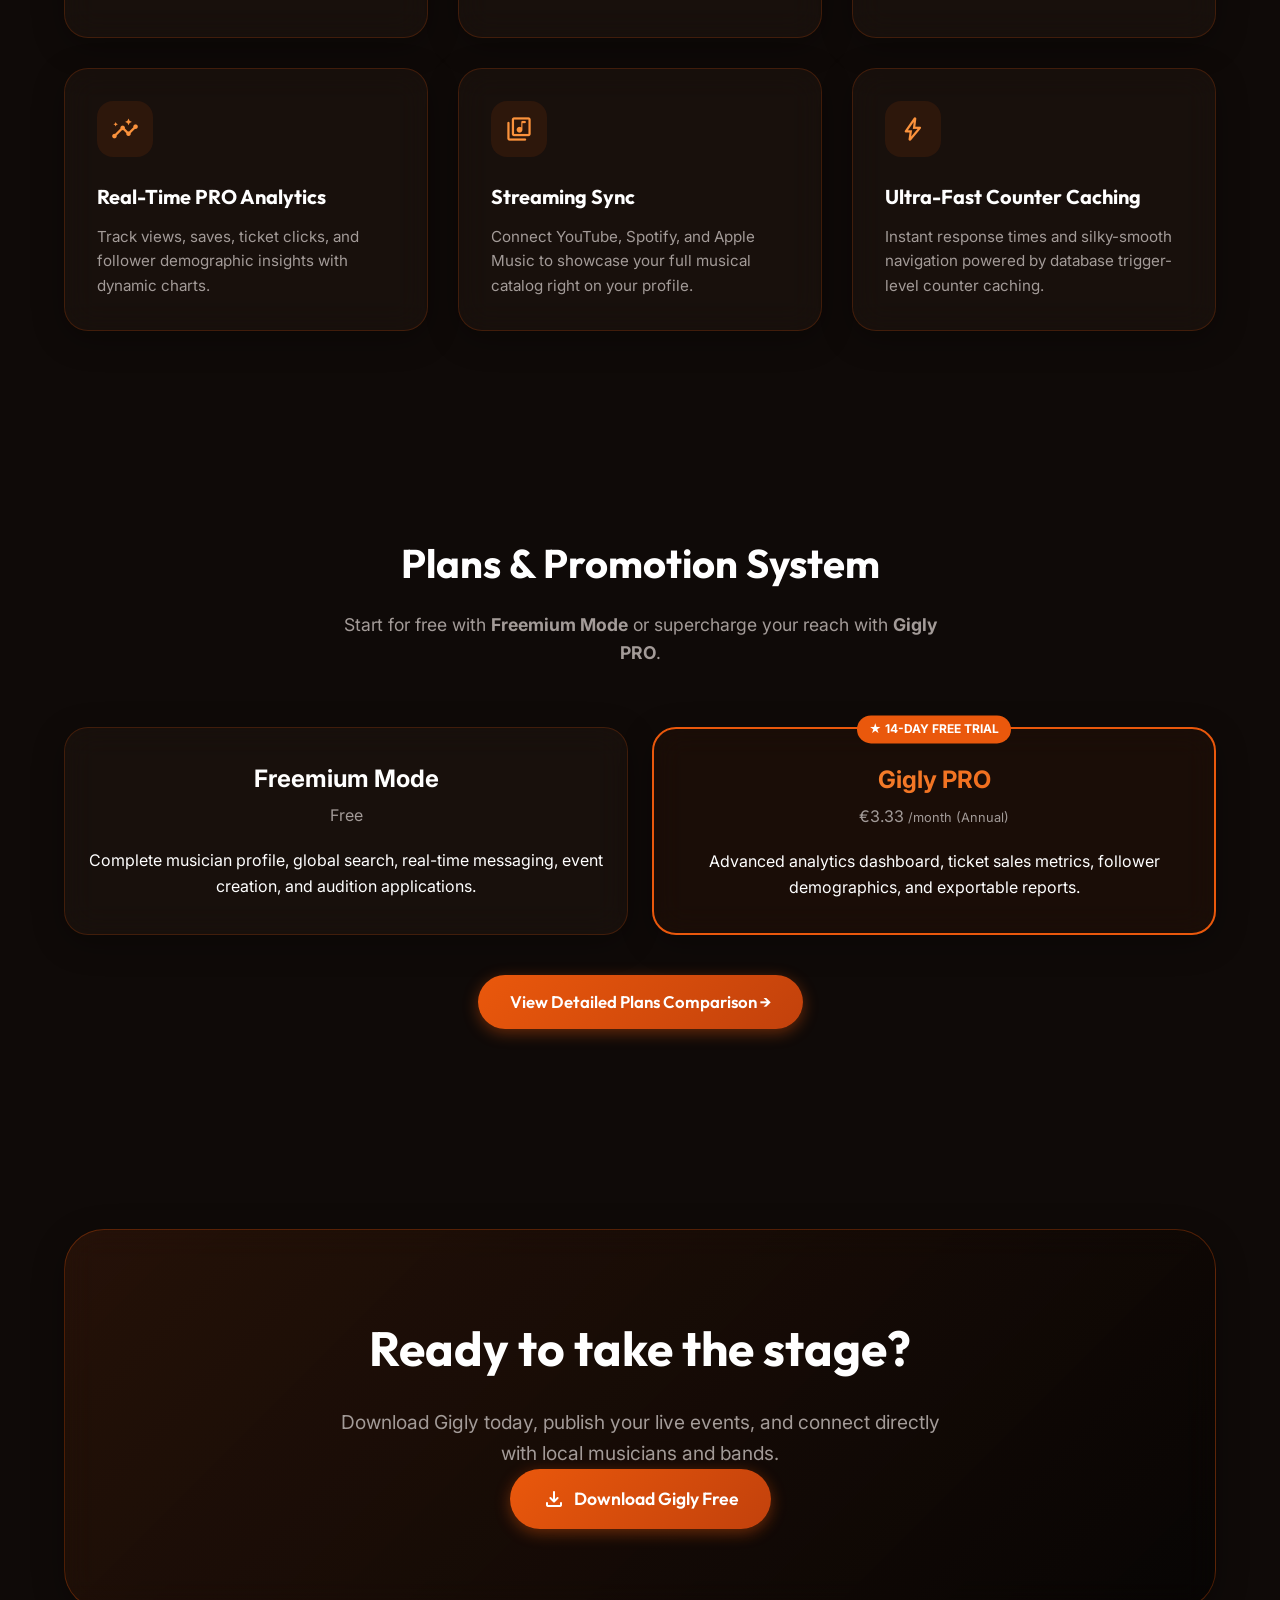
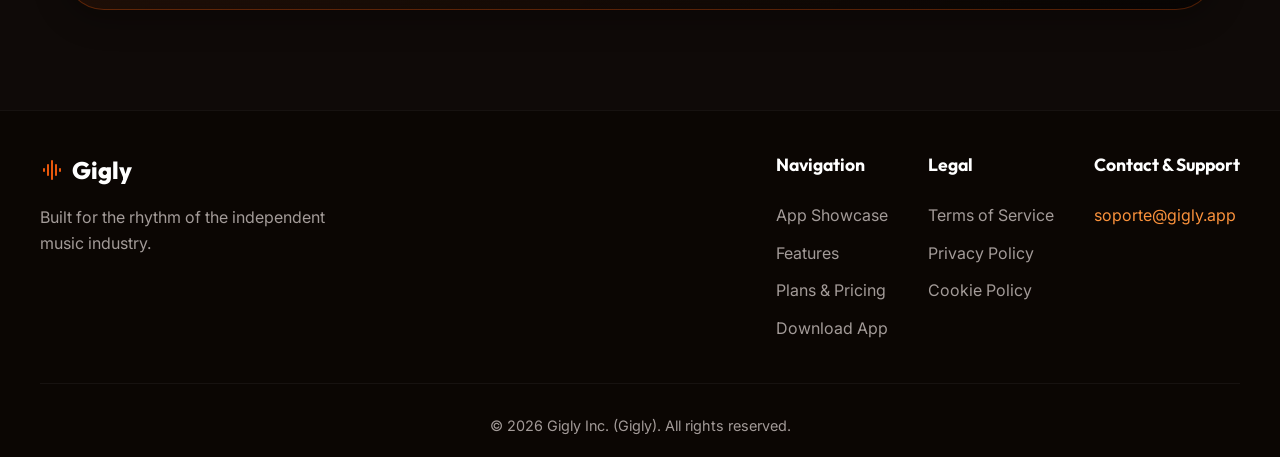
==== commit 30c4ed1a: "feat(ui): implement multilingual support and refactor legal pages Implement a full internationalizat" ====
--- a/index.html
+++ b/index.html
@@ -35,20 +35,26 @@
   <!-- Navigation -->
   <nav class="navbar glass">
     <div class="nav-content">
-      <a href="#" class="logo">
+      <a href="index.html" class="logo">
         <span class="material-symbols-rounded logo-icon">graphic_eq</span>
         Gigly
       </a>
       <div class="nav-links">
-        <a href="#showcase">App Showcase</a>
-        <a href="#features">Características</a>
-        <a href="#mission">Misión</a>
-        <a href="planes/index.html">Planes & Precios</a>
+        <a href="#showcase" data-i18n="nav.showcase">App Showcase</a>
+        <a href="#features" data-i18n="nav.features">Características</a>
+        <a href="#mission" data-i18n="nav.mission">Misión</a>
+        <a href="planes/index.html" data-i18n="nav.pricing">Planes & Precios</a>
       </div>
       <div class="nav-actions">
-        <a href="#download" class="btn btn-primary">Descargar App</a>
-      </div>
-      <button class="menu-btn material-symbols-rounded">menu</button>
+        <!-- Language Switcher (ES / EN) -->
+        <div class="lang-switcher">
+          <button class="lang-btn active" data-lang="es">ES</button>
+          <span class="lang-divider">|</span>
+          <button class="lang-btn" data-lang="en">EN</button>
+        </div>
+        <a href="#download" class="btn btn-primary" data-i18n="nav.download">Descargar App</a>
+      </div>
+      <button class="menu-btn material-symbols-rounded" aria-label="Abrir menú">menu</button>
     </div>
   </nav>
 
@@ -57,24 +63,24 @@
     <div class="hero-background"></div>
     <div class="hero-grid">
       <div class="hero-content fade-up">
-        <div class="badge">Optimizado para iOS y Android ⚡</div>
-        <h1 class="hero-title">Toda la música en vivo al alcance de tu mano</h1>
-        <p class="hero-subtitle">
+        <div class="badge" data-i18n="hero.badge">Optimizado para iOS y Android ⚡</div>
+        <h1 class="hero-title" data-i18n="hero.title">Toda la música en vivo al alcance de tu mano</h1>
+        <p class="hero-subtitle" data-i18n-html="hero.subtitle">
           Descubre conciertos locales, eventos en vivo, conecta con bandas y comparte tus propios shows con el <span
             class="text-gradient">ritmo</span> de Gigly.
         </p>
         <div class="hero-buttons">
           <a href="#download" class="btn btn-store">
             <span class="material-symbols-rounded">download</span>
-            App Store
+            <span data-i18n="hero.btn.appstore">App Store</span>
           </a>
           <a href="#download" class="btn btn-store">
             <span class="material-symbols-rounded">android</span>
-            Google Play
+            <span data-i18n="hero.btn.playstore">Google Play</span>
           </a>
           <a href="planes/index.html" class="btn btn-primary">
             <span class="material-symbols-rounded">workspace_premium</span>
-            Ver Planes
+            <span data-i18n="hero.btn.plans">Ver Planes</span>
           </a>
         </div>
       </div>
@@ -93,10 +99,10 @@
   <!-- Mission & Vision -->
   <section id="mission" class="section mission-section">
     <div class="section-content fade-up">
-      <h2 class="section-title text-center">
+      <h2 class="section-title text-center" data-i18n-html="mission.title">
         Nuestra <span class="text-gradient">Misión</span>
       </h2>
-      <p class="section-desc text-center">
+      <p class="section-desc text-center" data-i18n="mission.desc">
         Gigly es el punto de encuentro de la música en vivo e independiente. Nuestro objetivo es conectar a bandas,
         músicos y público facilitando herramientas profesionales para gestionar agrupaciones, descubrir talento cercano
         y dar visibilidad a los conciertos de cada usuario.
@@ -109,11 +115,11 @@
          ====================================================== -->
   <section id="showcase" class="showcase-section">
     <div class="section-header fade-up text-center" style="margin-bottom: 30px">
-      <div class="badge">Capturas 100% Reales de la App</div>
-      <h2 class="section-title">
+      <div class="badge" data-i18n="showcase.badge">Capturas 100% Reales de la App</div>
+      <h2 class="section-title" data-i18n-html="showcase.title">
         Explora la Experiencia <span class="text-gradient">Gigly Mobile</span>
       </h2>
-      <p class="section-desc" style="max-width: 650px; margin: 0 auto">
+      <p class="section-desc" style="max-width: 650px; margin: 0 auto" data-i18n="showcase.desc">
         Descubre todas las pantallas, funcionalidades y flujos diseñados especialmente para músicos, directores y
         organizadores.
       </p>
@@ -123,23 +129,23 @@
     <div class="category-tabs fade-up">
       <button class="category-tab-btn active" data-category="bands">
         <span class="material-symbols-rounded">groups</span>
-        Bandas & Músicos
+        <span data-i18n="showcase.tab.bands">Bandas & Músicos</span>
       </button>
       <button class="category-tab-btn" data-category="events">
         <span class="material-symbols-rounded">event</span>
-        Eventos & Mapa
+        <span data-i18n="showcase.tab.events">Eventos & Mapa</span>
       </button>
       <button class="category-tab-btn" data-category="messages">
         <span class="material-symbols-rounded">forum</span>
-        Mensajería & Chats
+        <span data-i18n="showcase.tab.messages">Mensajería & Chats</span>
       </button>
       <button class="category-tab-btn" data-category="analytics">
         <span class="material-symbols-rounded">insights</span>
-        Analíticas & Cuenta
+        <span data-i18n="showcase.tab.analytics">Analíticas & Cuenta</span>
       </button>
       <button class="category-tab-btn" data-category="ui">
         <span class="material-symbols-rounded">dark_mode</span>
-        Ajustes & Dark Mode
+        <span data-i18n="showcase.tab.ui">Ajustes & Dark Mode</span>
       </button>
     </div>
 
@@ -190,7 +196,7 @@
         </div>
 
         <div style="margin-top: 10px">
-          <a href="planes/index.html" class="btn btn-primary" style="padding: 10px 22px; font-size: 0.9rem">
+          <a href="planes/index.html" class="btn btn-primary" style="padding: 10px 22px; font-size: 0.9rem" data-i18n="showcase.btn.viewplans">
             Ver Planes Disponibles →
           </a>
         </div>
@@ -202,8 +208,8 @@
   <!-- Features Section -->
   <section id="features" class="section features-section">
     <div class="section-header fade-up">
-      <h2 class="section-title">Capacidades Tecnológicas</h2>
-      <p class="section-desc">
+      <h2 class="section-title" data-i18n="features.title">Capacidades Tecnológicas</h2>
+      <p class="section-desc" data-i18n="features.desc">
         Tecnología de última generación construida para el ritmo de la música independiente.
       </p>
     </div>
@@ -214,8 +220,8 @@
         <div class="feature-icon">
           <span class="material-symbols-rounded">explore</span>
         </div>
-        <h3>Geo-Audiciones (PostGIS)</h3>
-        <p>
+        <h3 data-i18n="features.f1.title">Geo-Audiciones (PostGIS)</h3>
+        <p data-i18n="features.f1.desc">
           Encuentra bandas y músicos cercanos con búsquedas espaciales optimizadas por coordenadas exactas y radios de
           cobertura inteligentes.
         </p>
@@ -226,8 +232,8 @@
         <div class="feature-icon">
           <span class="material-symbols-rounded">forum</span>
         </div>
-        <h3>Band Inbox & WebSockets</h3>
-        <p>
+        <h3 data-i18n="features.f2.title">Band Inbox & WebSockets</h3>
+        <p data-i18n="features.f2.desc">
           Mensajería colaborativa en tiempo real. Gestiona la bandeja de entrada de tu banda con múltiples
           administradores y respuestas instantáneas.
         </p>
@@ -238,8 +244,8 @@
         <div class="feature-icon">
           <span class="material-symbols-rounded">confirmation_number</span>
         </div>
-        <h3>Venta de Boletos con Stripe</h3>
-        <p>
+        <h3 data-i18n="features.f3.title">Venta de Boletos con Stripe</h3>
+        <p data-i18n="features.f3.desc">
           Procesa los pagos de las entradas para tus conciertos directamente en la app de forma rápida y segura a través
           de Stripe.
         </p>
@@ -250,8 +256,8 @@
         <div class="feature-icon">
           <span class="material-symbols-rounded">insights</span>
         </div>
-        <h3>Analíticas Pro en Tiempo Real</h3>
-        <p>
+        <h3 data-i18n="features.f4.title">Analíticas Pro en Tiempo Real</h3>
+        <p data-i18n="features.f4.desc">
           Controla visualizaciones, guardados, clics en boletos y estadísticas demográficas de tus seguidores con
           gráficos avanzados.
         </p>
@@ -262,8 +268,8 @@
         <div class="feature-icon">
           <span class="material-symbols-rounded">library_music</span>
         </div>
-        <h3>Sincronización de Streaming</h3>
-        <p>
+        <h3 data-i18n="features.f5.title">Sincronización de Streaming</h3>
+        <p data-i18n="features.f5.desc">
           Conecta YouTube, Spotify y Apple Music para reproducir el catálogo sonoro de tu proyecto desde la misma app.
         </p>
       </div>
@@ -273,8 +279,8 @@
         <div class="feature-icon">
           <span class="material-symbols-rounded">bolt</span>
         </div>
-        <h3>Counter Caching Ultrarrápido</h3>
-        <p>
+        <h3 data-i18n="features.f6.title">Counter Caching Ultrarrápido</h3>
+        <p data-i18n="features.f6.desc">
           Tiempos de respuesta inmediatos y navegación fluida mediante sincronización optimizada por triggers de base de
           datos.
         </p>
@@ -285,8 +291,8 @@
   <!-- Promotion System Teaser -->
   <section id="promotion" class="section promo-section">
     <div class="section-header fade-up">
-      <h2 class="section-title">Planes y Sistema de Promoción</h2>
-      <p class="section-desc">
+      <h2 class="section-title" data-i18n="promo.title">Planes y Sistema de Promoción</h2>
+      <p class="section-desc" data-i18n-html="promo.desc">
         Empieza gratis con el <strong>Modo Freemium</strong> o potencia tu alcance al máximo con <strong>Gigly
           PRO</strong>.
       </p>
@@ -294,21 +300,23 @@
 
     <div class="tiers-grid">
       <div class="tier-card glass fade-up">
-        <div class="tier-name">Modo Freemium</div>
-        <div class="tier-price">Gratis</div>
-        <p>Perfil completo, búsqueda global, mensajería, creación de eventos y postulación a audiciones.</p>
+        <div class="tier-name" data-i18n="promo.freemium.name">Modo Freemium</div>
+        <div class="tier-price" data-i18n="promo.freemium.price">Gratis</div>
+        <p data-i18n="promo.freemium.desc">Perfil completo, búsqueda global, mensajería, creación de eventos y postulación a audiciones.</p>
       </div>
       <div class="tier-card glass featured fade-up delay-1">
-        <div class="popular-tag">★ 14 Días Gratis</div>
-        <div class="tier-name text-gradient">Gigly PRO</div>
-        <div class="tier-price">3,33 € <span style="font-size: 0.8rem; color: var(--text-secondary)">/mes (Anual)</span>
-        </div>
-        <p>Dashboard de analíticas avanzado, métricas de venta de boletos, demografía de seguidores y reportes.</p>
+        <div class="popular-tag" data-i18n="promo.pro.popular">★ 14 Días Gratis</div>
+        <div class="tier-name text-gradient" data-i18n="promo.pro.name">Gigly PRO</div>
+        <div class="tier-price">
+          <span data-i18n="promo.pro.price">3,33 €</span>
+          <span style="font-size: 0.8rem; color: var(--text-secondary)" data-i18n="promo.pro.period">/mes (Anual)</span>
+        </div>
+        <p data-i18n="promo.pro.desc">Dashboard de analíticas avanzado, métricas de venta de boletos, demografía de seguidores y reportes.</p>
       </div>
     </div>
 
     <div style="text-align: center; margin-top: 40px" class="fade-up">
-      <a href="planes/index.html" class="btn btn-primary" style="padding: 14px 32px; font-size: 1.05rem">
+      <a href="planes/index.html" class="btn btn-primary" style="padding: 14px 32px; font-size: 1.05rem" data-i18n="promo.btn.compare">
         Ver Comparativa Detallada de Planes →
       </a>
     </div>
@@ -317,15 +325,15 @@
   <!-- Download CTA -->
   <section id="download" class="section cta-section fade-up">
     <div class="cta-container glass">
-      <h2>¿Listo para subir al escenario?</h2>
-      <p>
+      <h2 data-i18n="cta.title">¿Listo para subir al escenario?</h2>
+      <p data-i18n="cta.desc">
         Descarga Gigly hoy mismo, publica y comparte tus propios eventos en vivo y conecta directamente con la comunidad
         de músicos y bandas locales.
       </p>
       <div class="hero-buttons cta-buttons">
         <a href="#" class="btn btn-primary cta-primary-btn" style="padding: 16px 32px; font-size: 1.1rem">
           <span class="material-symbols-rounded">download</span>
-          Descargar Gigly Gratis
+          <span data-i18n="cta.btn">Descargar Gigly Gratis</span>
         </a>
       </div>
     </div>
@@ -339,28 +347,35 @@
           <span class="material-symbols-rounded logo-icon">graphic_eq</span>
           Gigly
         </div>
-        <p>Construido para el ritmo de la industria musical independiente.</p>
+        <p data-i18n="footer.slogan">Construido para el ritmo de la industria musical independiente.</p>
       </div>
       <div class="footer-links">
         <div class="link-group">
-          <h4>Navegación</h4>
-          <a href="#showcase">App Showcase</a>
-          <a href="#features">Características</a>
-          <a href="planes/index.html">Planes & Precios</a>
-          <a href="#download">Descargar App</a>
+          <h4 data-i18n="footer.nav.title">Navegación</h4>
+          <a href="#showcase" data-i18n="footer.nav.showcase">App Showcase</a>
+          <a href="#features" data-i18n="footer.nav.features">Características</a>
+          <a href="planes/index.html" data-i18n="footer.nav.pricing">Planes & Precios</a>
+          <a href="#download" data-i18n="footer.nav.download">Descargar App</a>
         </div>
         <div class="link-group">
-          <h4>Legal</h4>
-          <a href="t_rminos_de_servicio/index.html">Términos de Servicio</a>
-          <a href="pol_tica_de_privacidad/index.html">Privacidad</a>
+          <h4 data-i18n="footer.legal.title">Legal</h4>
+          <a href="terminos-de-servicio/index.html" data-i18n="footer.legal.terms">Términos de Servicio</a>
+          <a href="politica-de-privacidad/index.html" data-i18n="footer.legal.privacy">Política de Privacidad</a>
+          <a href="politica-de-privacidad/index.html#cookies" data-i18n="footer.legal.cookies">Política de Cookies</a>
+        </div>
+        <div class="link-group">
+          <h4 data-i18n="footer.support.title">Contacto & Soporte</h4>
+          <a href="mailto:soporte@gigly.app" style="color: var(--primary-light)">soporte@gigly.app</a>
         </div>
       </div>
     </div>
     <div class="footer-bottom">
-      <p>&copy; 2026 Gigly Inc. (Gigly). Todos los derechos reservados.</p>
+      <p data-i18n="footer.copyright">&copy; 2026 Gigly Inc. (Gigly). Todos los derechos reservados.</p>
     </div>
   </footer>
 
+  <!-- Scripts -->
+  <script src="i18n.js"></script>
   <script src="app.js"></script>
 </body>
 
--- a/styles.css
+++ b/styles.css
@@ -1222,3 +1222,266 @@
   }
 }
 
+/* ======================================================
+   LANGUAGE SWITCHER (ES / EN)
+   ====================================================== */
+.lang-switcher {
+  display: inline-flex;
+  align-items: center;
+  background: rgba(255, 255, 255, 0.06);
+  border: 1px solid rgba(255, 255, 255, 0.12);
+  border-radius: 100px;
+  padding: 4px 8px;
+  gap: 4px;
+  margin-right: 12px;
+  backdrop-filter: blur(10px);
+}
+
+.lang-btn {
+  background: none;
+  border: none;
+  color: var(--text-secondary);
+  font-family: 'Outfit', sans-serif;
+  font-size: 0.82rem;
+  font-weight: 700;
+  padding: 4px 8px;
+  border-radius: 100px;
+  cursor: pointer;
+  transition: var(--transition);
+  text-transform: uppercase;
+  letter-spacing: 0.5px;
+}
+
+.lang-btn:hover {
+  color: #ffffff;
+}
+
+.lang-btn.active {
+  background: linear-gradient(135deg, var(--primary), var(--primary-dark));
+  color: #ffffff;
+  box-shadow: 0 2px 8px rgba(234, 88, 12, 0.4);
+}
+
+.lang-divider {
+  color: rgba(255, 255, 255, 0.2);
+  font-size: 0.75rem;
+  user-select: none;
+}
+
+.nav-actions {
+  display: flex;
+  align-items: center;
+}
+
+/* Mobile Nav Language Switcher */
+.mobile-lang-container {
+  display: flex;
+  justify-content: center;
+  margin-top: 16px;
+  padding-top: 16px;
+  border-top: 1px solid rgba(255, 255, 255, 0.1);
+}
+
+/* ======================================================
+   LEGAL PAGES STYLES (Terms of Service & Privacy Policy)
+   ====================================================== */
+.legal-hero {
+  padding: 140px 24px 60px;
+  text-align: center;
+  position: relative;
+  overflow: hidden;
+}
+
+.legal-hero-content {
+  max-width: 850px;
+  margin: 0 auto;
+  position: relative;
+  z-index: 2;
+}
+
+.legal-meta {
+  display: inline-flex;
+  align-items: center;
+  gap: 8px;
+  margin-top: 16px;
+  font-size: 0.9rem;
+  color: var(--text-secondary);
+  background: rgba(255, 255, 255, 0.04);
+  padding: 6px 16px;
+  border-radius: 100px;
+  border: 1px solid rgba(255, 255, 255, 0.08);
+}
+
+.legal-layout-container {
+  max-width: 1200px;
+  margin: 0 auto 100px;
+  padding: 0 24px;
+  display: grid;
+  grid-template-columns: 300px 1fr;
+  gap: 40px;
+  align-items: start;
+}
+
+.legal-sidebar {
+  position: sticky;
+  top: 100px;
+  padding: 24px;
+  border-radius: 20px;
+  background: var(--surface);
+  border: 1px solid var(--glass-border);
+  backdrop-filter: var(--blur);
+}
+
+.legal-sidebar h3 {
+  font-size: 1.1rem;
+  margin-bottom: 16px;
+  color: var(--text-primary);
+  display: flex;
+  align-items: center;
+  gap: 8px;
+}
+
+.legal-toc-list {
+  list-style: none;
+  display: flex;
+  flex-direction: column;
+  gap: 10px;
+}
+
+.legal-toc-link {
+  color: var(--text-secondary);
+  text-decoration: none;
+  font-size: 0.9rem;
+  line-height: 1.4;
+  transition: var(--transition);
+  display: block;
+  padding: 6px 10px;
+  border-radius: 8px;
+}
+
+.legal-toc-link:hover,
+.legal-toc-link.active {
+  color: var(--primary-light);
+  background: rgba(234, 88, 12, 0.1);
+  transform: translateX(4px);
+}
+
+.legal-content-card {
+  padding: 40px;
+  border-radius: 24px;
+  background: var(--surface);
+  border: 1px solid var(--glass-border);
+  backdrop-filter: var(--blur);
+  display: flex;
+  flex-direction: column;
+  gap: 40px;
+}
+
+.legal-section {
+  scroll-margin-top: 110px;
+}
+
+.legal-section-header {
+  display: flex;
+  align-items: center;
+  gap: 12px;
+  margin-bottom: 16px;
+}
+
+.legal-section-icon {
+  width: 40px;
+  height: 40px;
+  border-radius: 12px;
+  background: rgba(234, 88, 12, 0.15);
+  color: var(--primary-light);
+  display: flex;
+  align-items: center;
+  justify-content: center;
+  font-size: 1.3rem;
+  flex-shrink: 0;
+}
+
+.legal-section h2 {
+  font-size: 1.45rem;
+  color: var(--text-primary);
+  letter-spacing: -0.3px;
+}
+
+.legal-text {
+  color: #d1d5db;
+  font-size: 1rem;
+  line-height: 1.75;
+  margin-bottom: 16px;
+}
+
+.legal-list {
+  list-style: none;
+  margin: 16px 0;
+  display: flex;
+  flex-direction: column;
+  gap: 12px;
+}
+
+.legal-list li {
+  position: relative;
+  padding-left: 28px;
+  color: #d1d5db;
+  line-height: 1.6;
+}
+
+.legal-list li::before {
+  content: '▸';
+  position: absolute;
+  left: 8px;
+  top: 0;
+  color: var(--primary);
+  font-size: 1.1rem;
+}
+
+.legal-highlight-box {
+  background: rgba(234, 88, 12, 0.08);
+  border: 1px solid rgba(234, 88, 12, 0.25);
+  border-radius: 16px;
+  padding: 20px 24px;
+  margin: 20px 0;
+}
+
+.legal-highlight-box strong {
+  color: var(--primary-light);
+}
+
+.legal-contact-box {
+  background: linear-gradient(135deg, rgba(234, 88, 12, 0.15), rgba(194, 65, 12, 0.05));
+  border: 1px solid rgba(234, 88, 12, 0.3);
+  border-radius: 20px;
+  padding: 32px;
+  text-align: center;
+  margin-top: 20px;
+}
+
+.legal-contact-box h3 {
+  font-size: 1.3rem;
+  margin-bottom: 8px;
+}
+
+.legal-contact-box p {
+  color: var(--text-secondary);
+  margin-bottom: 20px;
+  font-size: 0.95rem;
+}
+
+@media (max-width: 960px) {
+  .legal-layout-container {
+    grid-template-columns: 1fr;
+  }
+
+  .legal-sidebar {
+    display: none;
+  }
+
+  .legal-content-card {
+    padding: 24px;
+  }
+}
+
+
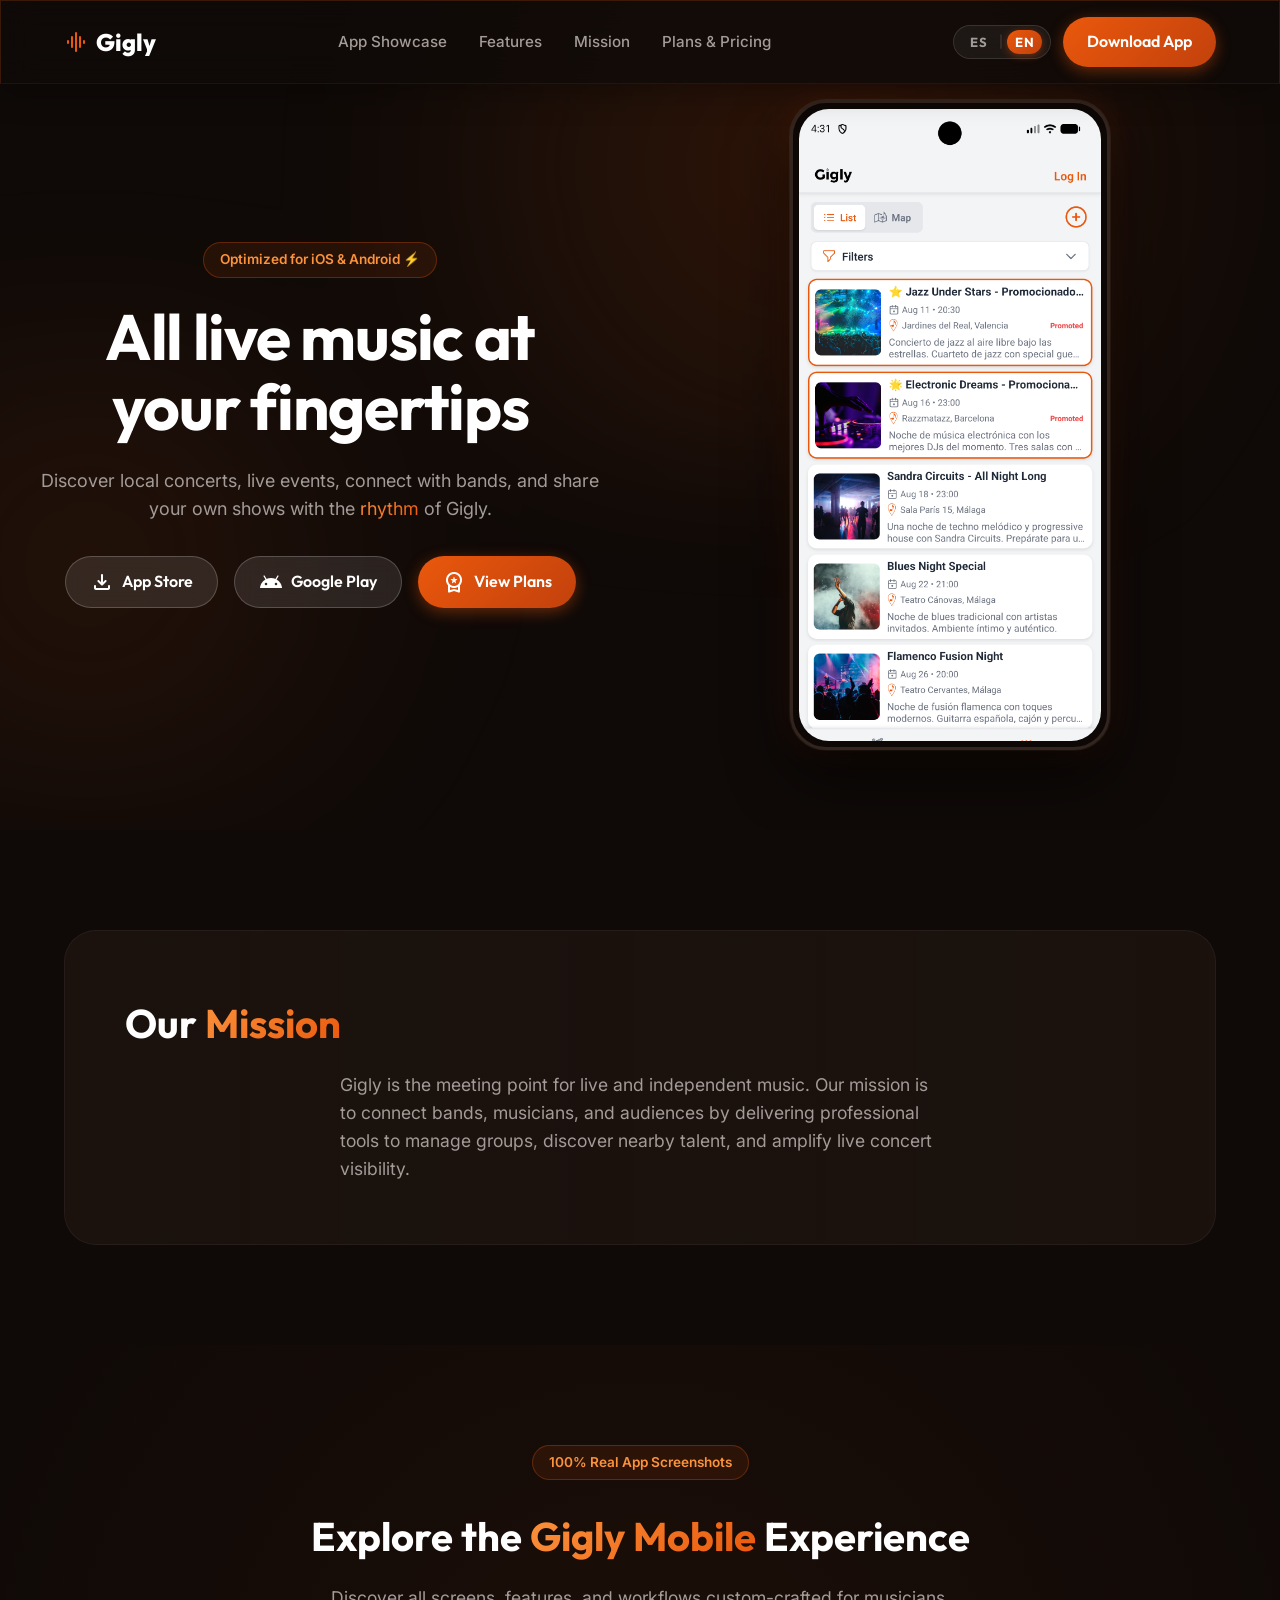
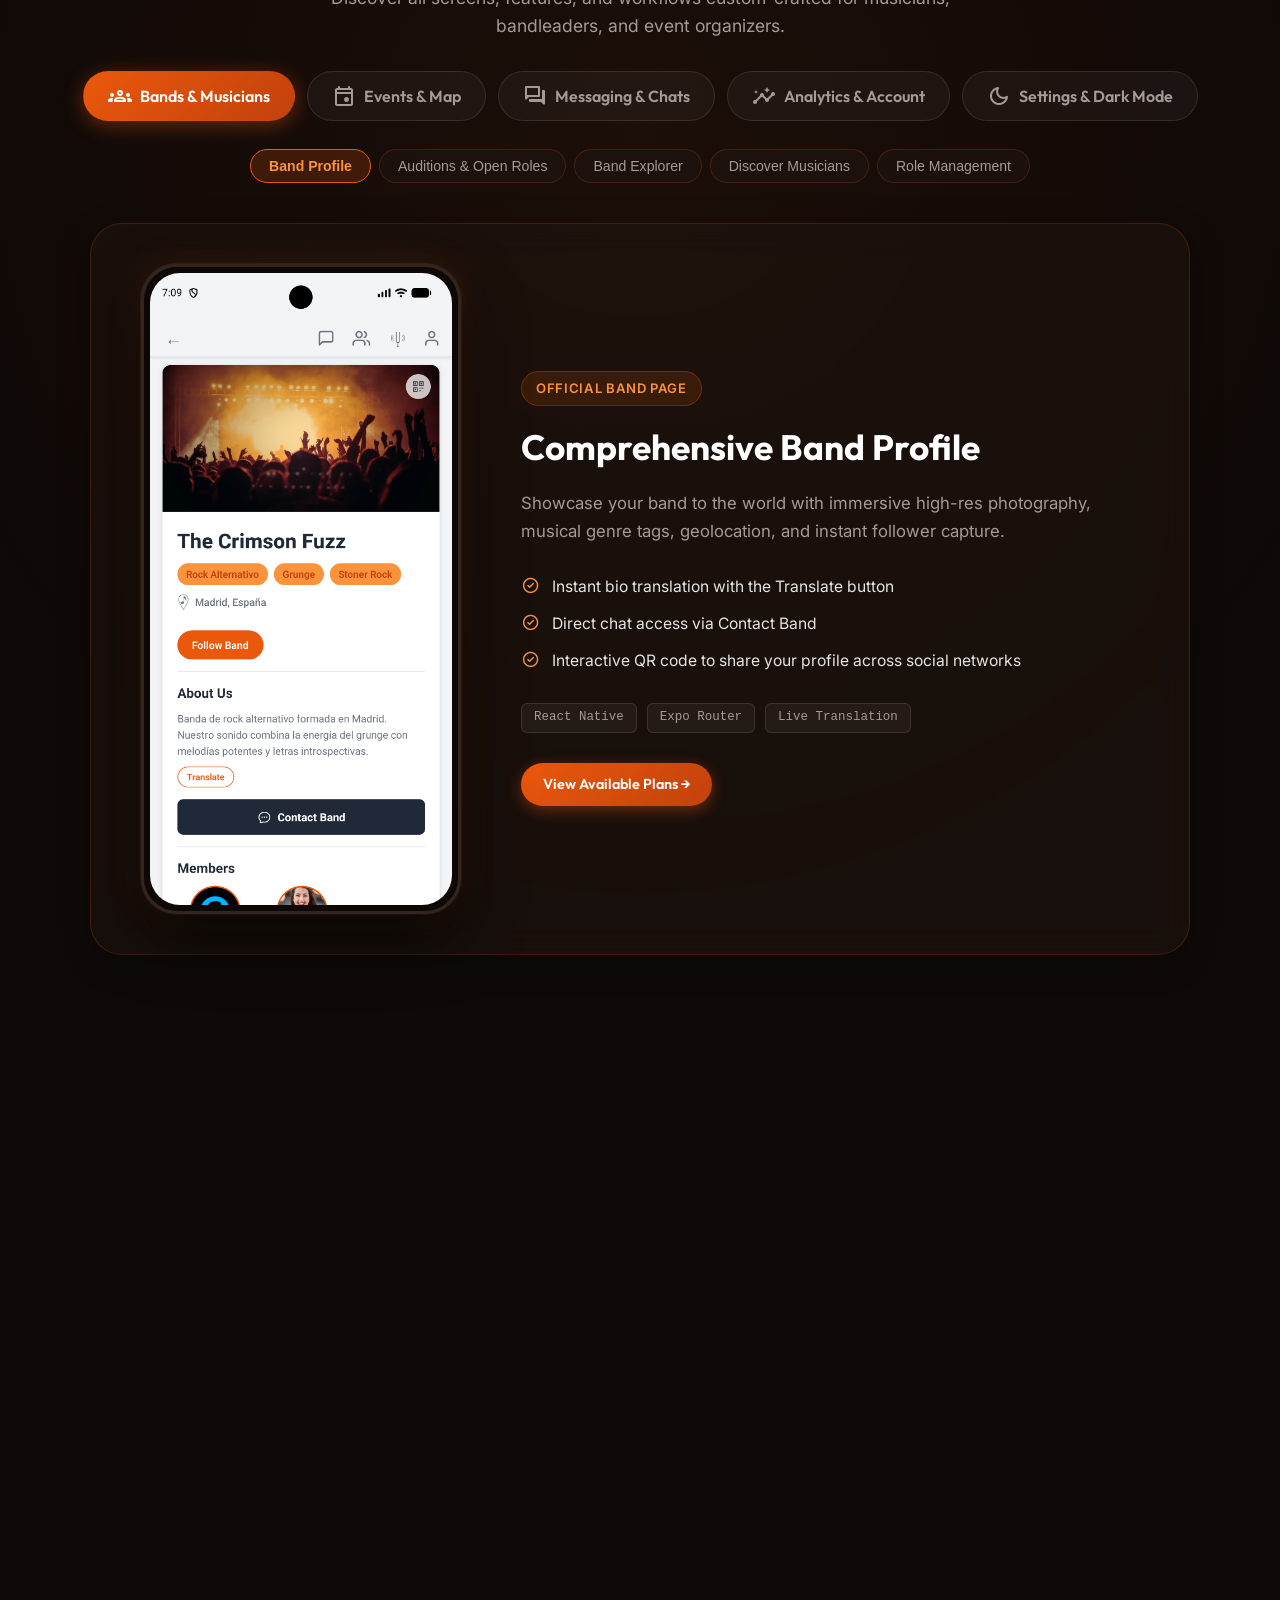
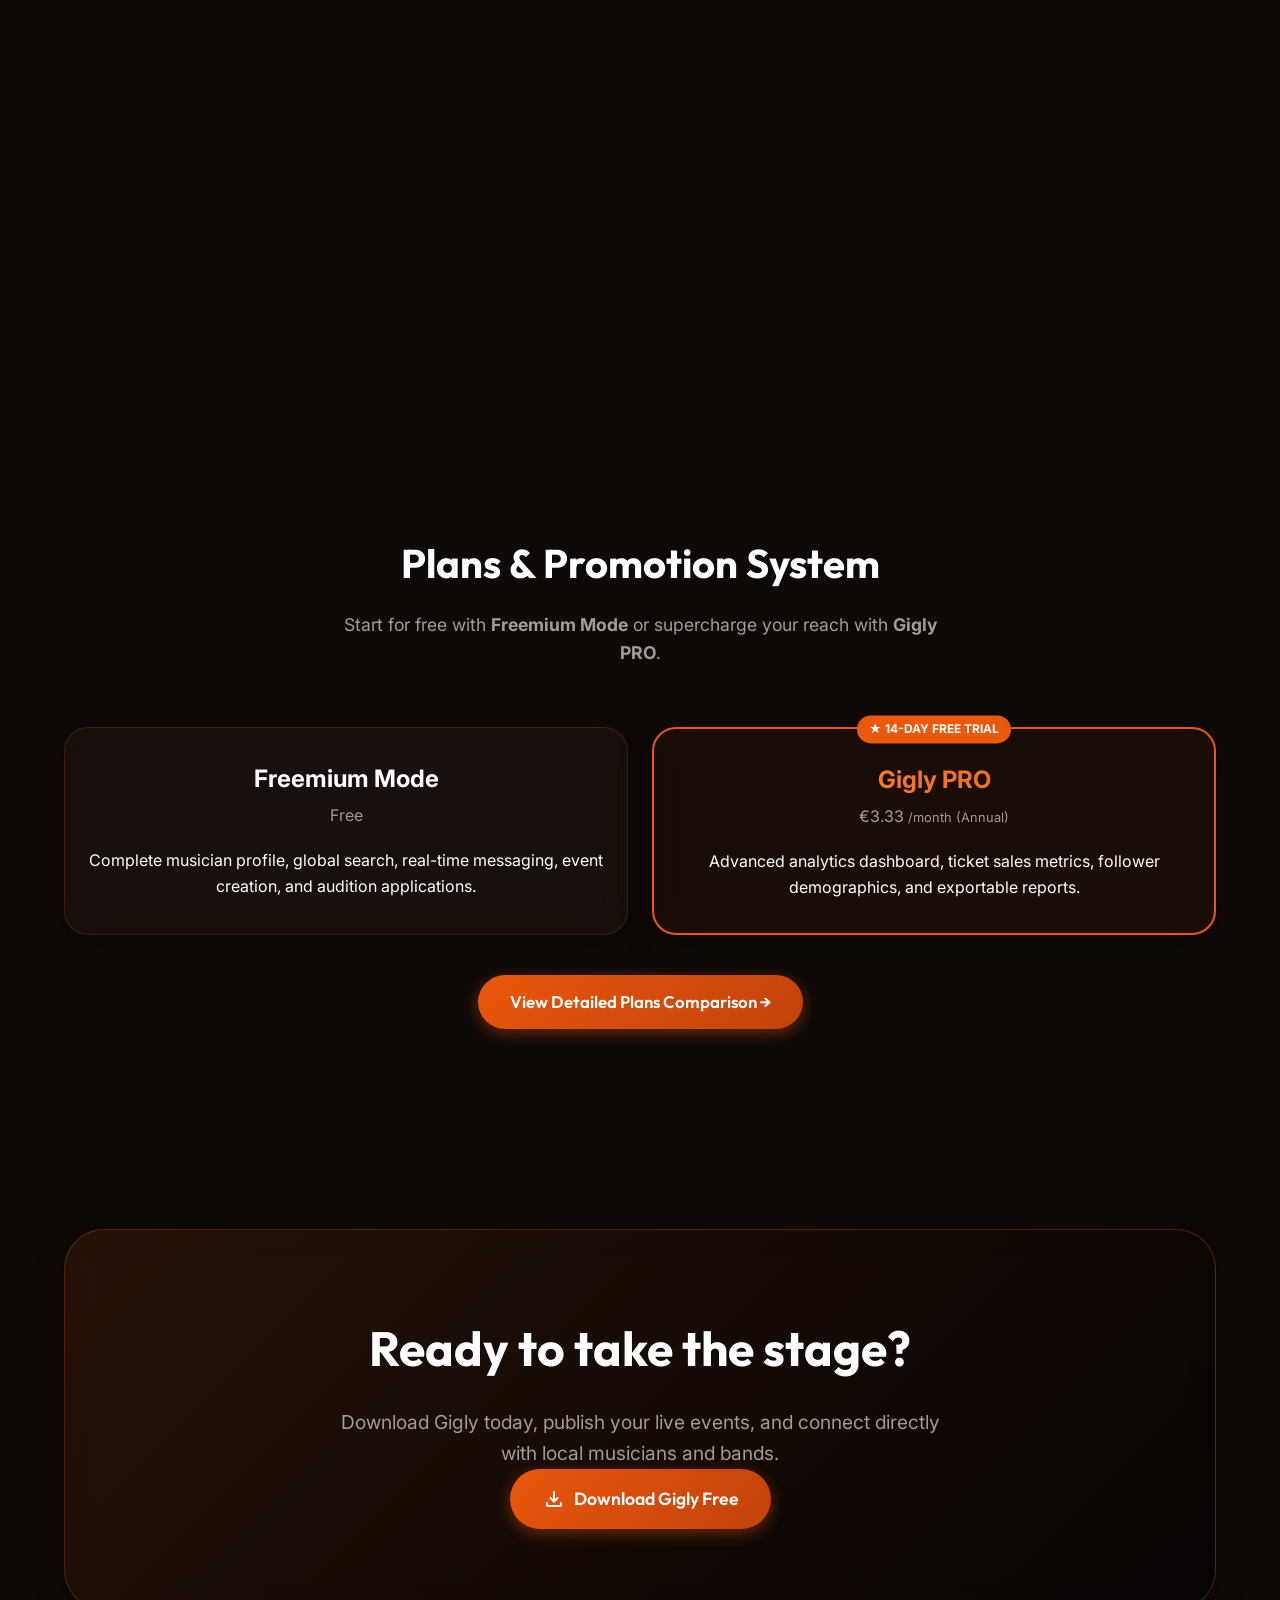
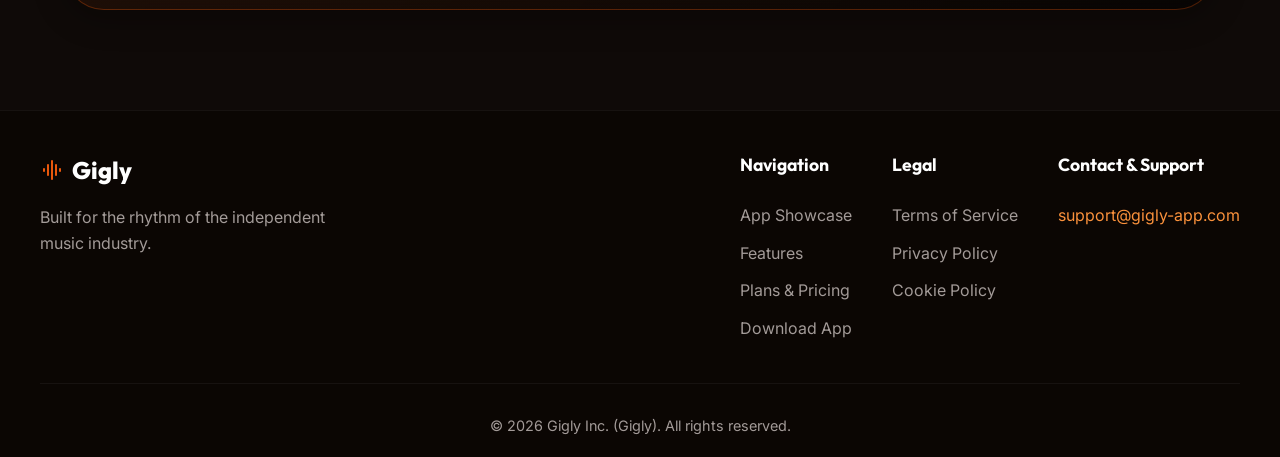
==== commit 031021df: "fix(config): update support email address Update the support email address from soporte@gigly.app to" ====
--- a/index.html
+++ b/index.html
@@ -365,7 +365,7 @@
         </div>
         <div class="link-group">
           <h4 data-i18n="footer.support.title">Contacto & Soporte</h4>
-          <a href="mailto:soporte@gigly.app" style="color: var(--primary-light)">soporte@gigly.app</a>
+          <a href="mailto:support@gigly-app.com" style="color: var(--primary-light)">support@gigly-app.com</a>
         </div>
       </div>
     </div>
--- a/styles.css
+++ b/styles.css
@@ -1050,80 +1050,226 @@
   font-weight: bold;
 }
 
-/* Feature Matrix Table */
-.matrix-section {
-  margin-top: 60px;
-}
-
-.table-responsive {
+/* ======================================================
+   FEATURE COMPARISON TABLE (PREMIUM GLASS MATRIX)
+   ====================================================== */
+.comparison-table-section {
+  max-width: 1050px;
+  margin: 100px auto 0;
+}
+
+.table-wrapper {
   overflow-x: auto;
-  border-radius: 20px;
-}
-
-.matrix-table {
+  border-radius: 24px;
+  background: rgba(22, 14, 10, 0.75);
+  border: 1px solid rgba(234, 88, 12, 0.25);
+  box-shadow: 0 16px 40px rgba(0, 0, 0, 0.4), 0 0 25px rgba(234, 88, 12, 0.08);
+  backdrop-filter: blur(20px);
+  -webkit-backdrop-filter: blur(20px);
+}
+
+.comparison-table {
   width: 100%;
   border-collapse: collapse;
   text-align: left;
-  background: var(--surface);
-  backdrop-filter: var(--blur);
-}
-
-.matrix-table th,
-.matrix-table td {
-  padding: 18px 24px;
+}
+
+.comparison-table thead th {
+  padding: 24px 28px;
+  font-family: 'Outfit', sans-serif;
+  font-size: 1.15rem;
+  font-weight: 700;
+  color: #ffffff;
+  background: rgba(35, 22, 16, 0.95);
+  border-bottom: 2px solid rgba(234, 88, 12, 0.3);
+  letter-spacing: -0.2px;
+}
+
+.comparison-table thead th.highlight-col {
+  background: linear-gradient(180deg, rgba(234, 88, 12, 0.22) 0%, rgba(35, 22, 16, 0.9) 100%);
+  color: #fb923c;
+  font-size: 1.25rem;
+  font-weight: 800;
+  border-bottom: 2px solid var(--primary);
+  position: relative;
+}
+
+.comparison-table tbody tr {
   border-bottom: 1px solid rgba(255, 255, 255, 0.06);
-}
-
-.matrix-table th {
-  font-family: "Outfit", sans-serif;
-  font-size: 1.1rem;
-  color: #fff;
-  background: rgba(40, 25, 20, 0.8);
-}
-
-.matrix-table td:nth-child(2),
-.matrix-table td:nth-child(3),
-.matrix-table th:nth-child(2),
-.matrix-table th:nth-child(3) {
+  transition: background 0.2s ease;
+}
+
+.comparison-table tbody tr:last-child {
+  border-bottom: none;
+}
+
+.comparison-table tbody tr:hover {
+  background: rgba(255, 255, 255, 0.035);
+}
+
+.comparison-table tbody td {
+  padding: 20px 28px;
+  color: #f3f4f6;
+  font-size: 1rem;
+  font-weight: 500;
+  line-height: 1.5;
+}
+
+.comparison-table td.highlight-col {
+  background: rgba(234, 88, 12, 0.06);
+  border-left: 1px solid rgba(234, 88, 12, 0.15);
+  border-right: 1px solid rgba(234, 88, 12, 0.15);
+}
+
+.comparison-table td:nth-child(2),
+.comparison-table td:nth-child(3),
+.comparison-table th:nth-child(2),
+.comparison-table th:nth-child(3) {
   text-align: center;
   width: 22%;
 }
 
-.matrix-table tr:hover {
-  background: rgba(255, 255, 255, 0.02);
-}
-
-/* FAQ Accordion */
-.faq-section {
-  max-width: 860px;
-  margin: 80px auto 0;
+/* Table Check / Cross Badges */
+.table-check {
+  display: inline-flex;
+  align-items: center;
+  justify-content: center;
+  width: 32px;
+  height: 32px;
+  border-radius: 50%;
+  background: rgba(16, 185, 129, 0.15);
+  color: #10b981;
+  font-size: 1.1rem;
+  font-weight: 800;
+  border: 1px solid rgba(16, 185, 129, 0.3);
+}
+
+.table-check.pro {
+  background: linear-gradient(135deg, rgba(234, 88, 12, 0.25), rgba(251, 146, 60, 0.15));
+  color: #fb923c;
+  border: 1px solid rgba(234, 88, 12, 0.5);
+  box-shadow: 0 0 12px rgba(234, 88, 12, 0.3);
+}
+
+.table-cross {
+  display: inline-flex;
+  align-items: center;
+  justify-content: center;
+  width: 28px;
+  height: 28px;
+  border-radius: 50%;
+  background: rgba(255, 255, 255, 0.04);
+  color: rgba(255, 255, 255, 0.3);
+  font-size: 0.9rem;
+  font-weight: 600;
+}
+
+/* ======================================================
+   FREQUENTLY ASKED QUESTIONS (HIGH-CONTRAST ACCORDION)
+   ====================================================== */
+.pricing-faq-section {
+  max-width: 900px;
+  margin: 100px auto 40px;
+}
+
+.faq-container {
+  display: flex;
+  flex-direction: column;
+  gap: 16px;
 }
 
 .faq-item {
-  border-radius: 16px;
-  margin-bottom: 16px;
+  border-radius: 20px;
+  background: rgba(24, 16, 12, 0.85);
+  border: 1px solid rgba(255, 255, 255, 0.12);
+  box-shadow: 0 6px 20px rgba(0, 0, 0, 0.35);
+  transition: all 0.3s cubic-bezier(0.25, 0.8, 0.25, 1);
   overflow: hidden;
-  border: 1px solid var(--glass-border);
+}
+
+.faq-item:hover {
+  border-color: rgba(234, 88, 12, 0.4);
+  background: rgba(30, 20, 15, 0.95);
+  transform: translateY(-2px);
+  box-shadow: 0 8px 25px rgba(234, 88, 12, 0.12);
+}
+
+.faq-item.active {
+  border-color: var(--primary-light);
+  background: linear-gradient(135deg, rgba(38, 24, 18, 0.95) 0%, rgba(22, 14, 10, 0.98) 100%);
+  box-shadow: 0 10px 30px rgba(234, 88, 12, 0.18), 0 0 15px rgba(234, 88, 12, 0.1);
 }
 
 .faq-question {
-  padding: 20px 24px;
+  width: 100%;
+  padding: 24px 28px;
+  background: none;
+  border: none;
   cursor: pointer;
   display: flex;
   justify-content: space-between;
   align-items: center;
-  font-weight: 600;
-  font-size: 1.05rem;
-  color: #fff;
+  text-align: left;
+  gap: 20px;
   user-select: none;
+}
+
+.faq-question span:first-child {
+  font-family: 'Outfit', sans-serif;
+  font-size: 1.2rem;
+  font-weight: 700;
+  color: #ffffff;
+  letter-spacing: -0.2px;
+  line-height: 1.45;
+  text-shadow: 0 2px 4px rgba(0, 0, 0, 0.4);
+}
+
+.faq-question .material-symbols-rounded {
+  width: 40px;
+  height: 40px;
+  border-radius: 50%;
+  background: rgba(255, 255, 255, 0.08);
+  border: 1px solid rgba(255, 255, 255, 0.12);
+  display: flex;
+  align-items: center;
+  justify-content: center;
+  color: var(--primary-light);
+  font-size: 1.5rem;
+  flex-shrink: 0;
+  transition: transform 0.3s ease, background 0.3s ease, color 0.3s ease;
+}
+
+.faq-item:hover .faq-question .material-symbols-rounded {
+  background: rgba(234, 88, 12, 0.2);
+  color: #ffffff;
+  border-color: rgba(234, 88, 12, 0.4);
+}
+
+.faq-item.active .faq-question span:first-child {
+  color: #ffffff;
+}
+
+.faq-item.active .faq-question .material-symbols-rounded {
+  background: linear-gradient(135deg, var(--primary), var(--primary-dark));
+  color: #ffffff;
+  border-color: var(--primary);
+  box-shadow: 0 2px 10px rgba(234, 88, 12, 0.5);
+  transform: rotate(180deg);
 }
 
 .faq-answer {
   display: none;
-  padding: 0 24px 20px;
-  color: var(--text-secondary);
-  font-size: 0.95rem;
-  line-height: 1.7;
+  padding: 0 28px 26px;
+  border-top: 1px solid rgba(255, 255, 255, 0.06);
+  margin-top: -4px;
+  padding-top: 18px;
+}
+
+.faq-answer p {
+  color: #e2e8f0;
+  font-size: 1.02rem;
+  line-height: 1.8;
+  font-weight: 400;
 }
 
 .faq-item.active .faq-answer {
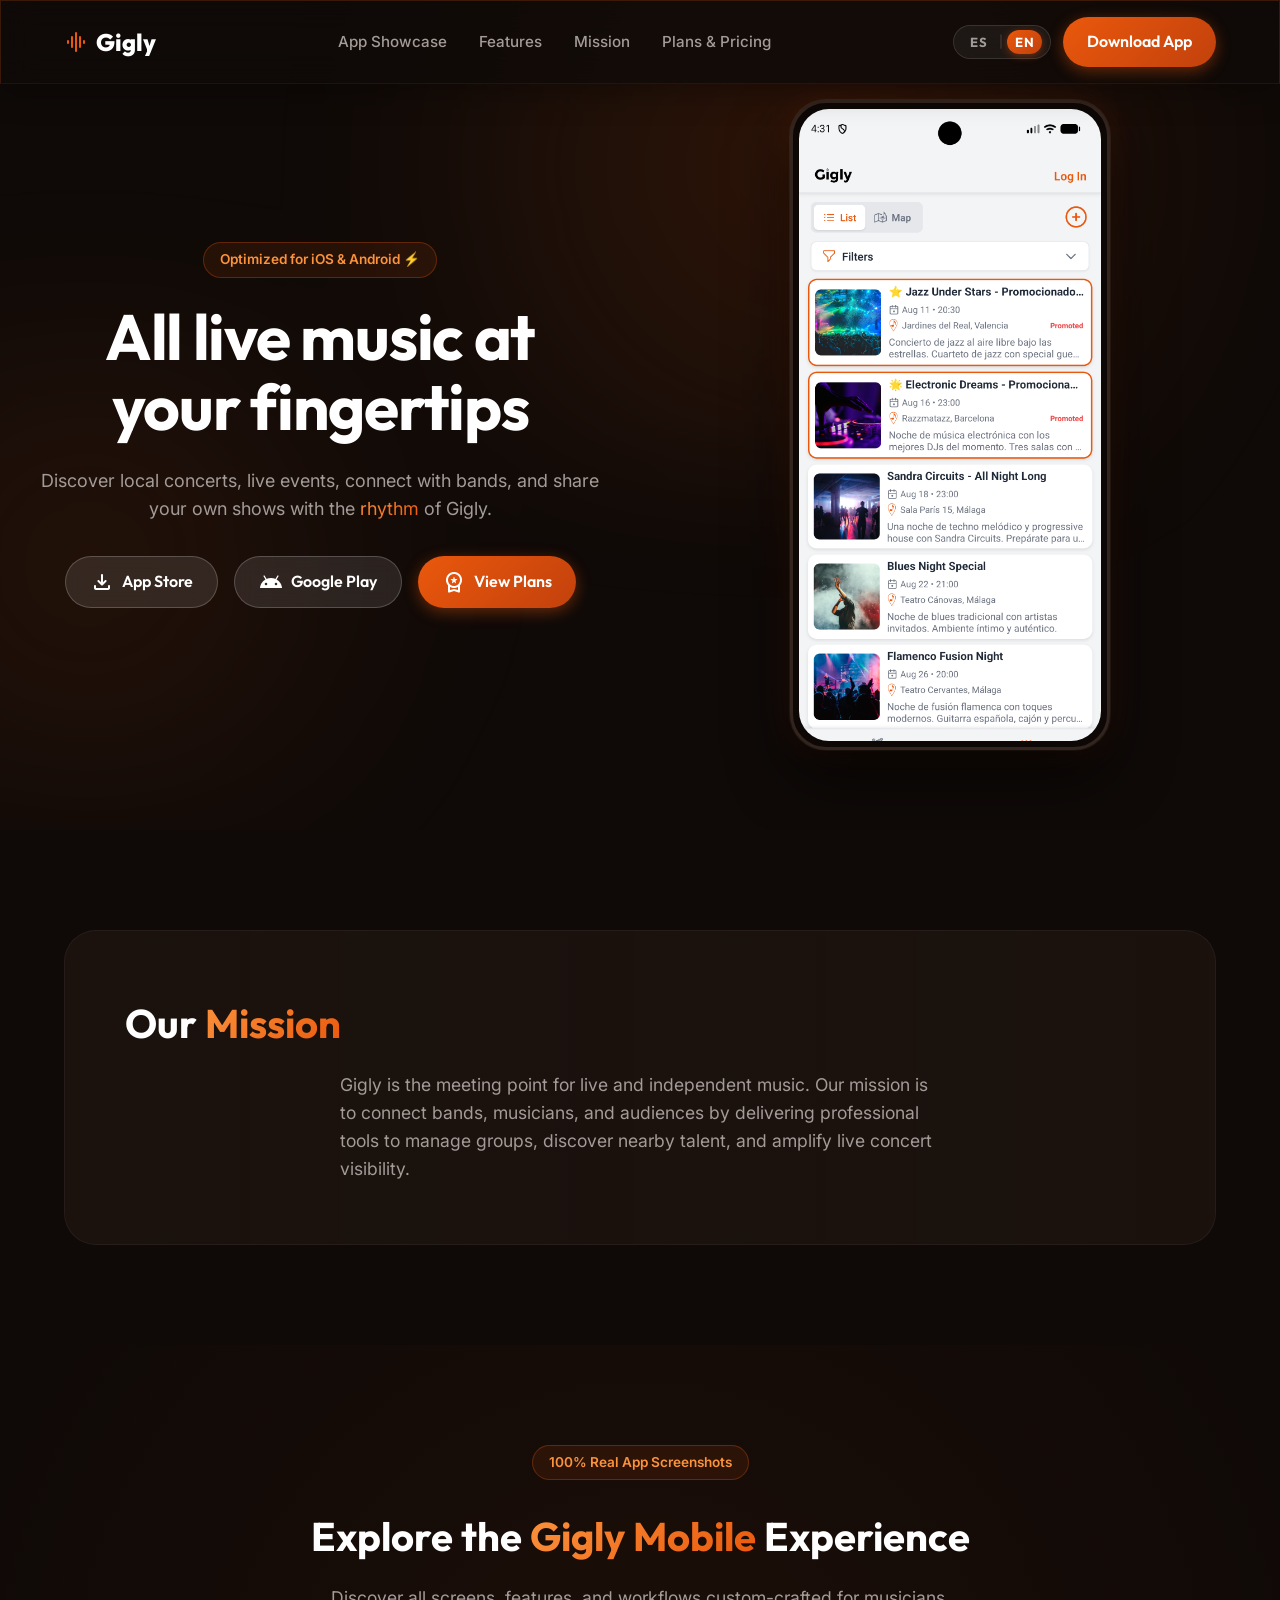
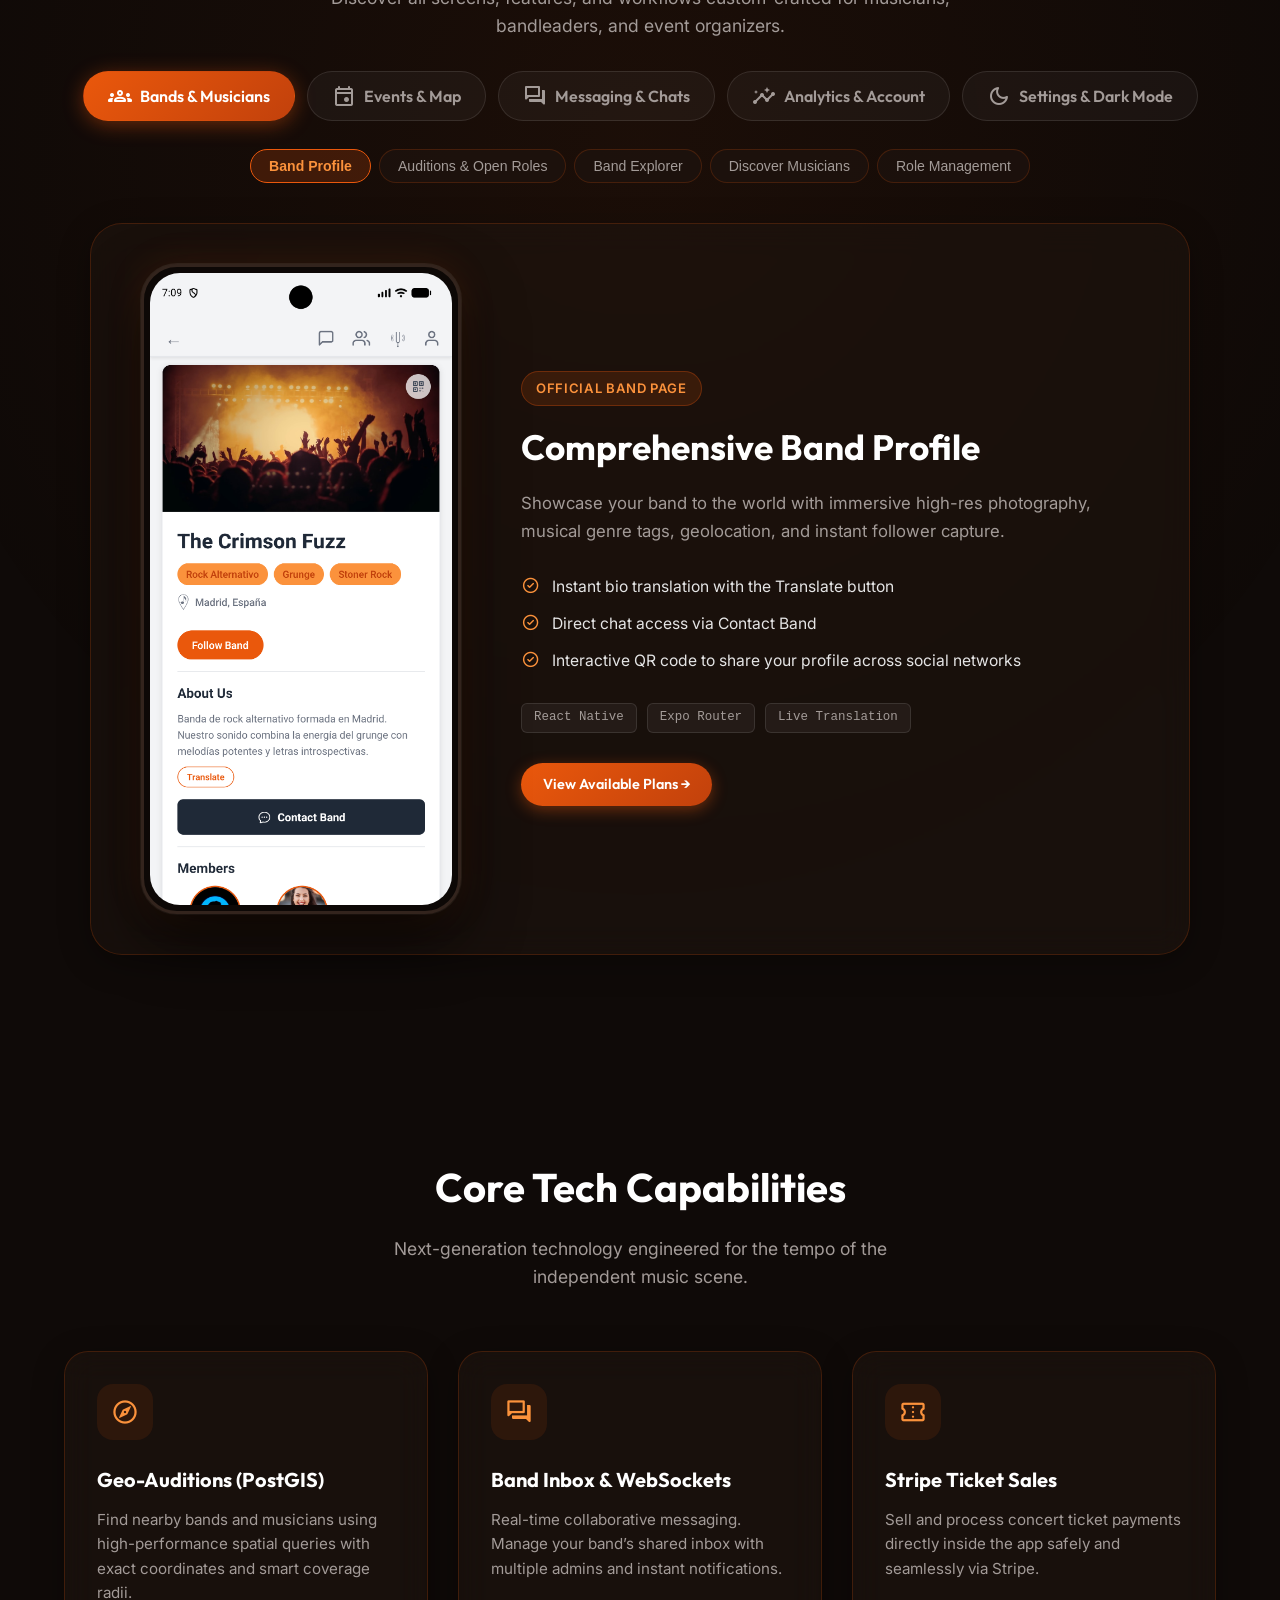
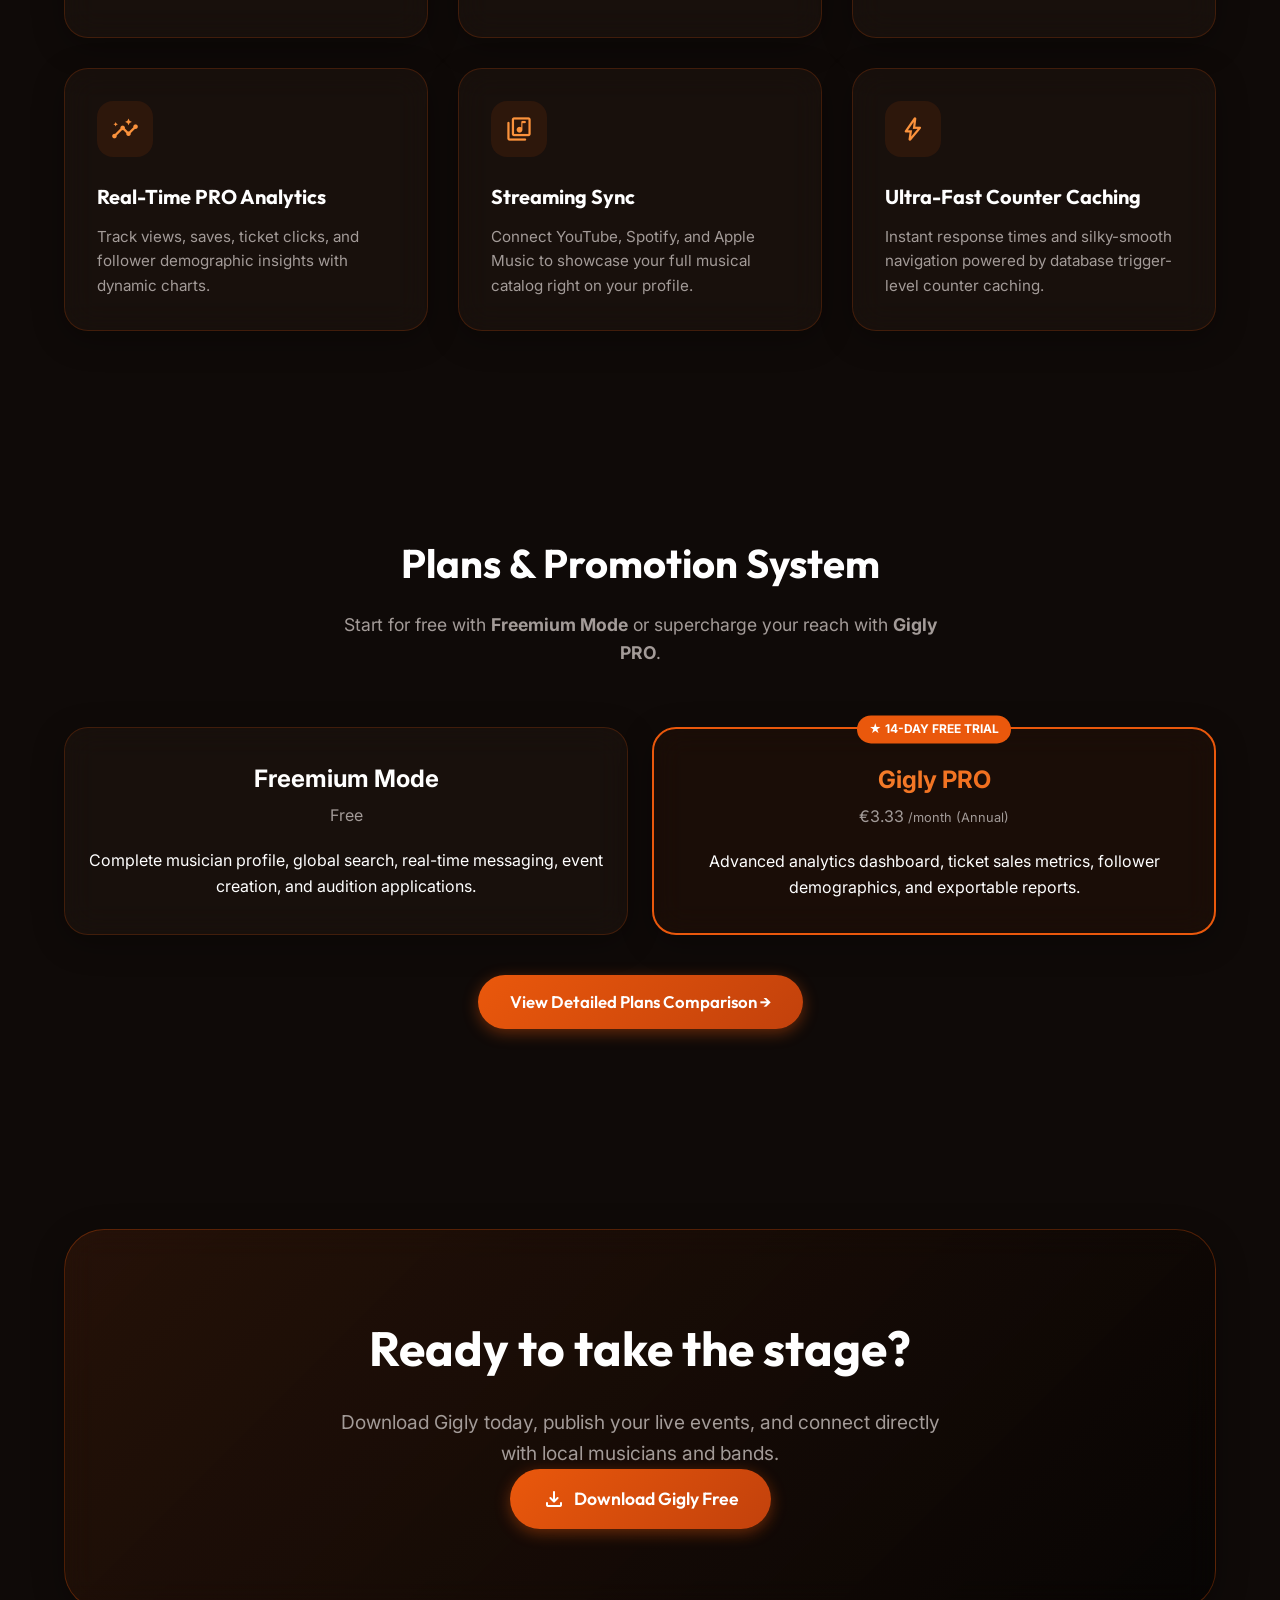
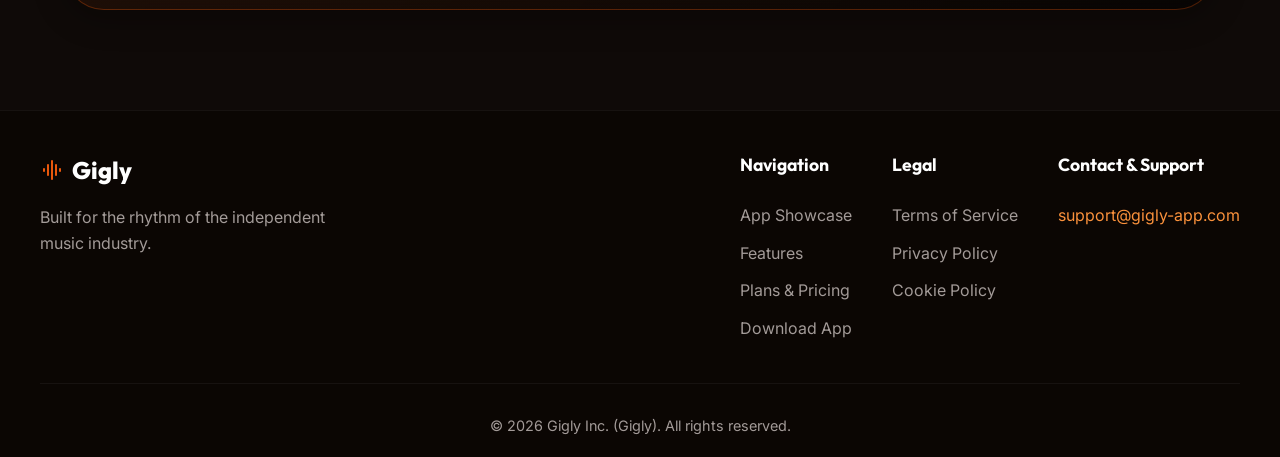
==== commit 09c37f76: "feat(ui): add impact site verification meta tag" ====
--- a/index.html
+++ b/index.html
@@ -4,6 +4,7 @@
 <head>
   <meta charset="UTF-8" />
   <meta name="viewport" content="width=device-width, initial-scale=1.0" />
+  <meta name='impact-site-verification' value='56e99c8a-3a32-4c53-8324-3bc752ba24d8'>
   <title>Gigly - Tu Carrera Musical al Siguiente Nivel</title>
   <meta name="description"
     content="Gigly es la aplicación móvil definitiva para el descubrimiento musical, gestión de bandas, eventos y analíticas profesionales. Únete a la red independiente." />
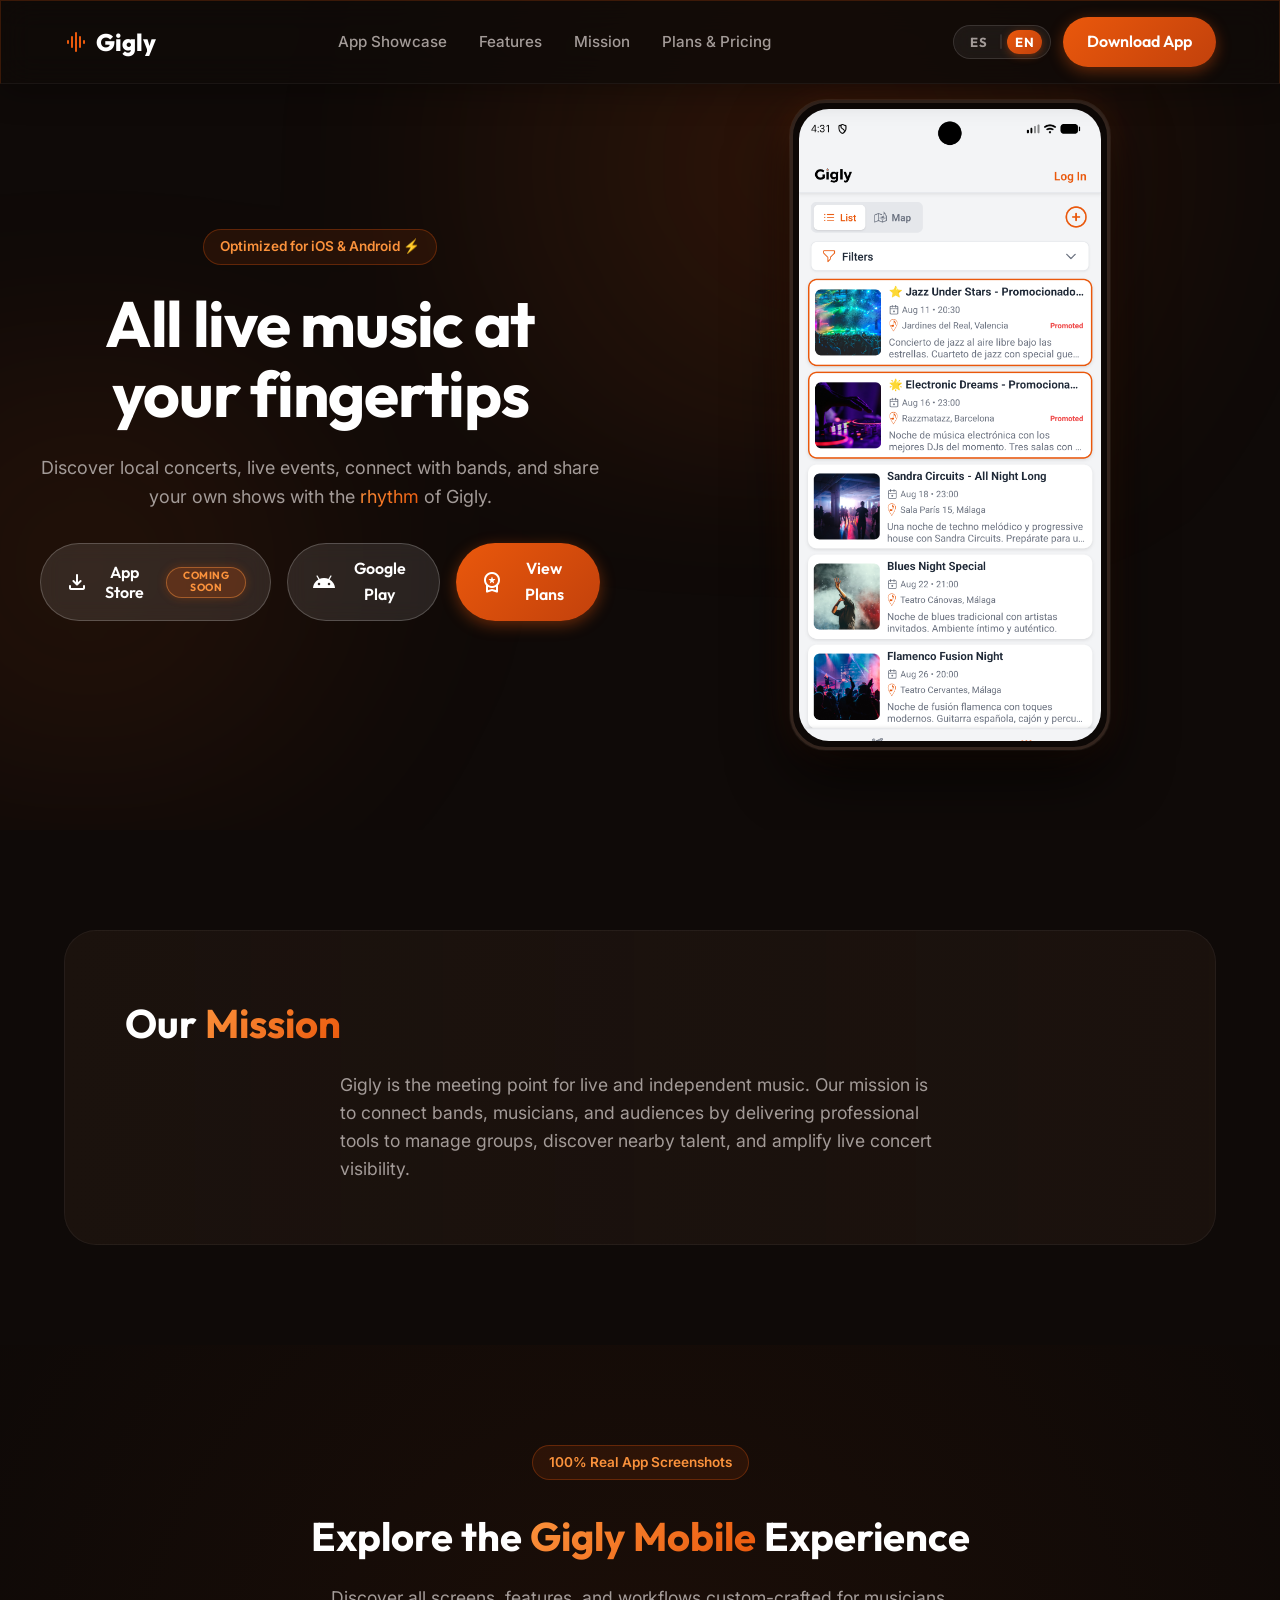
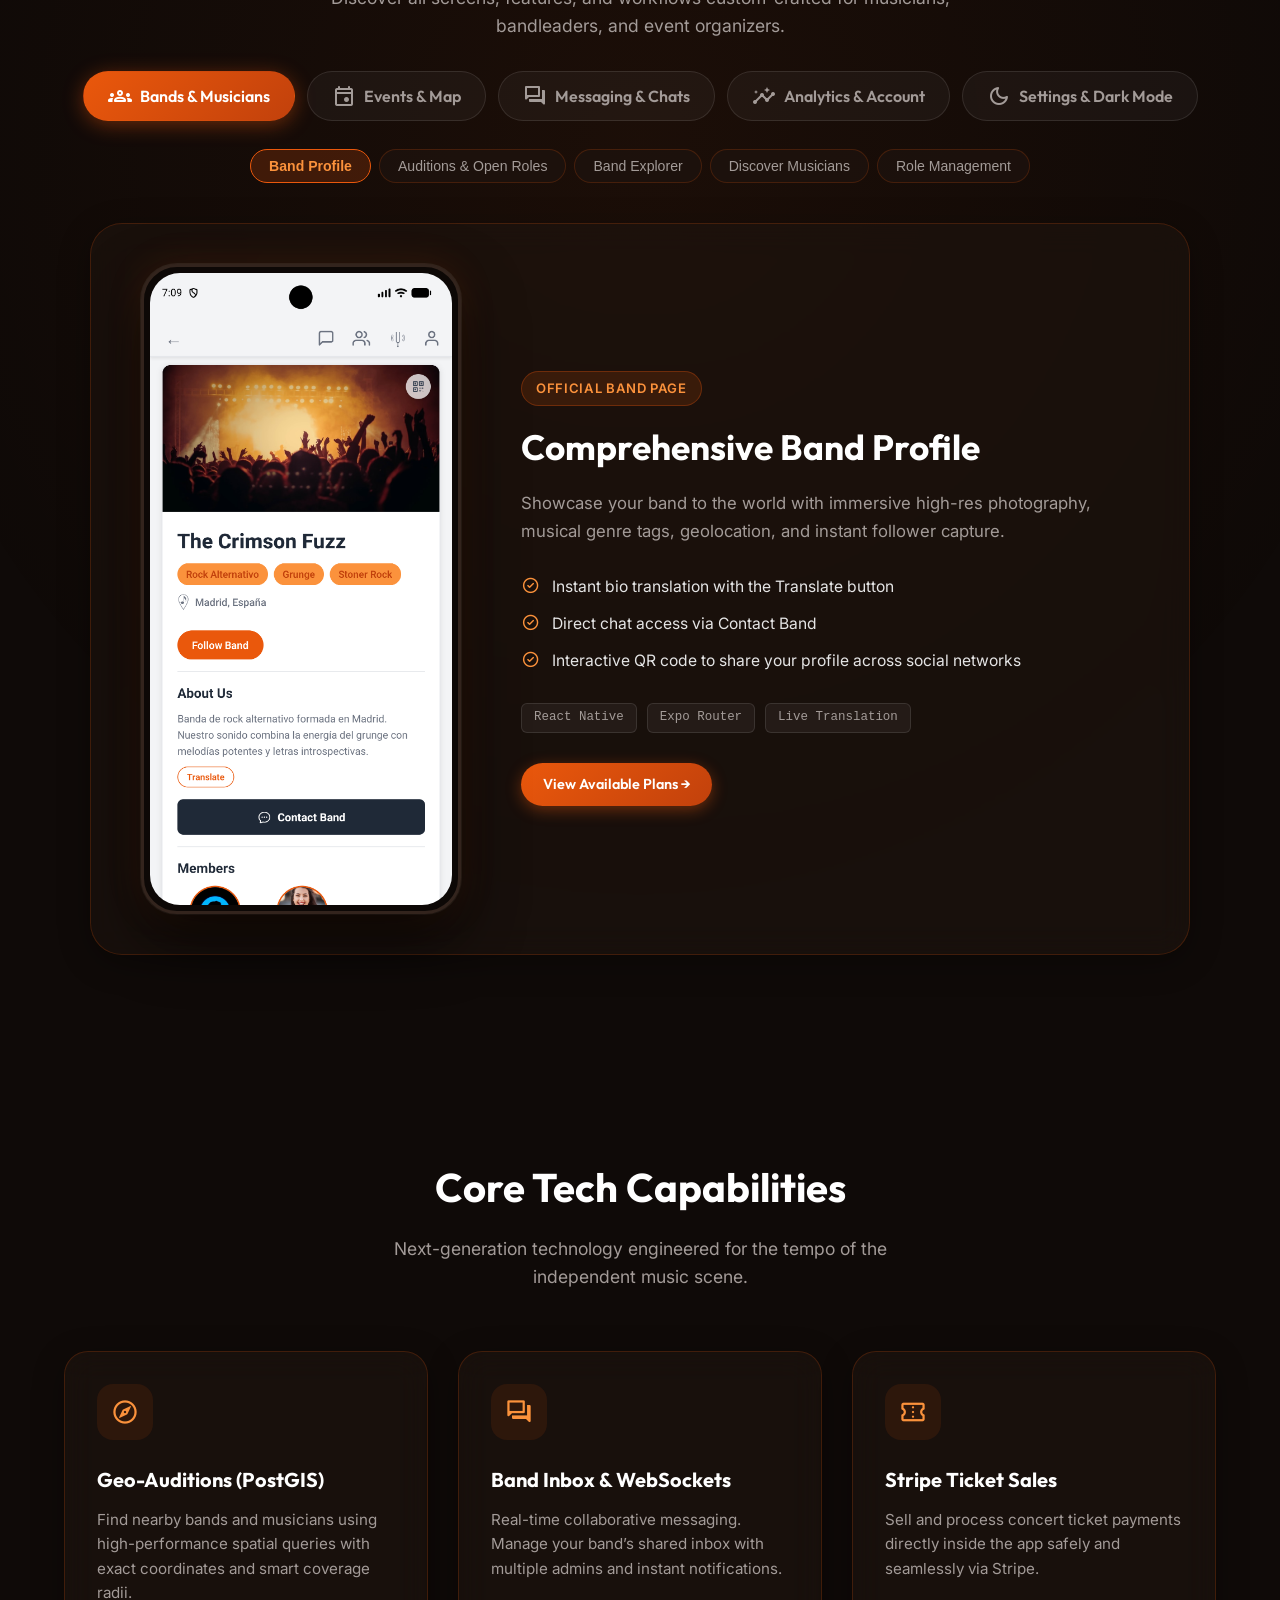
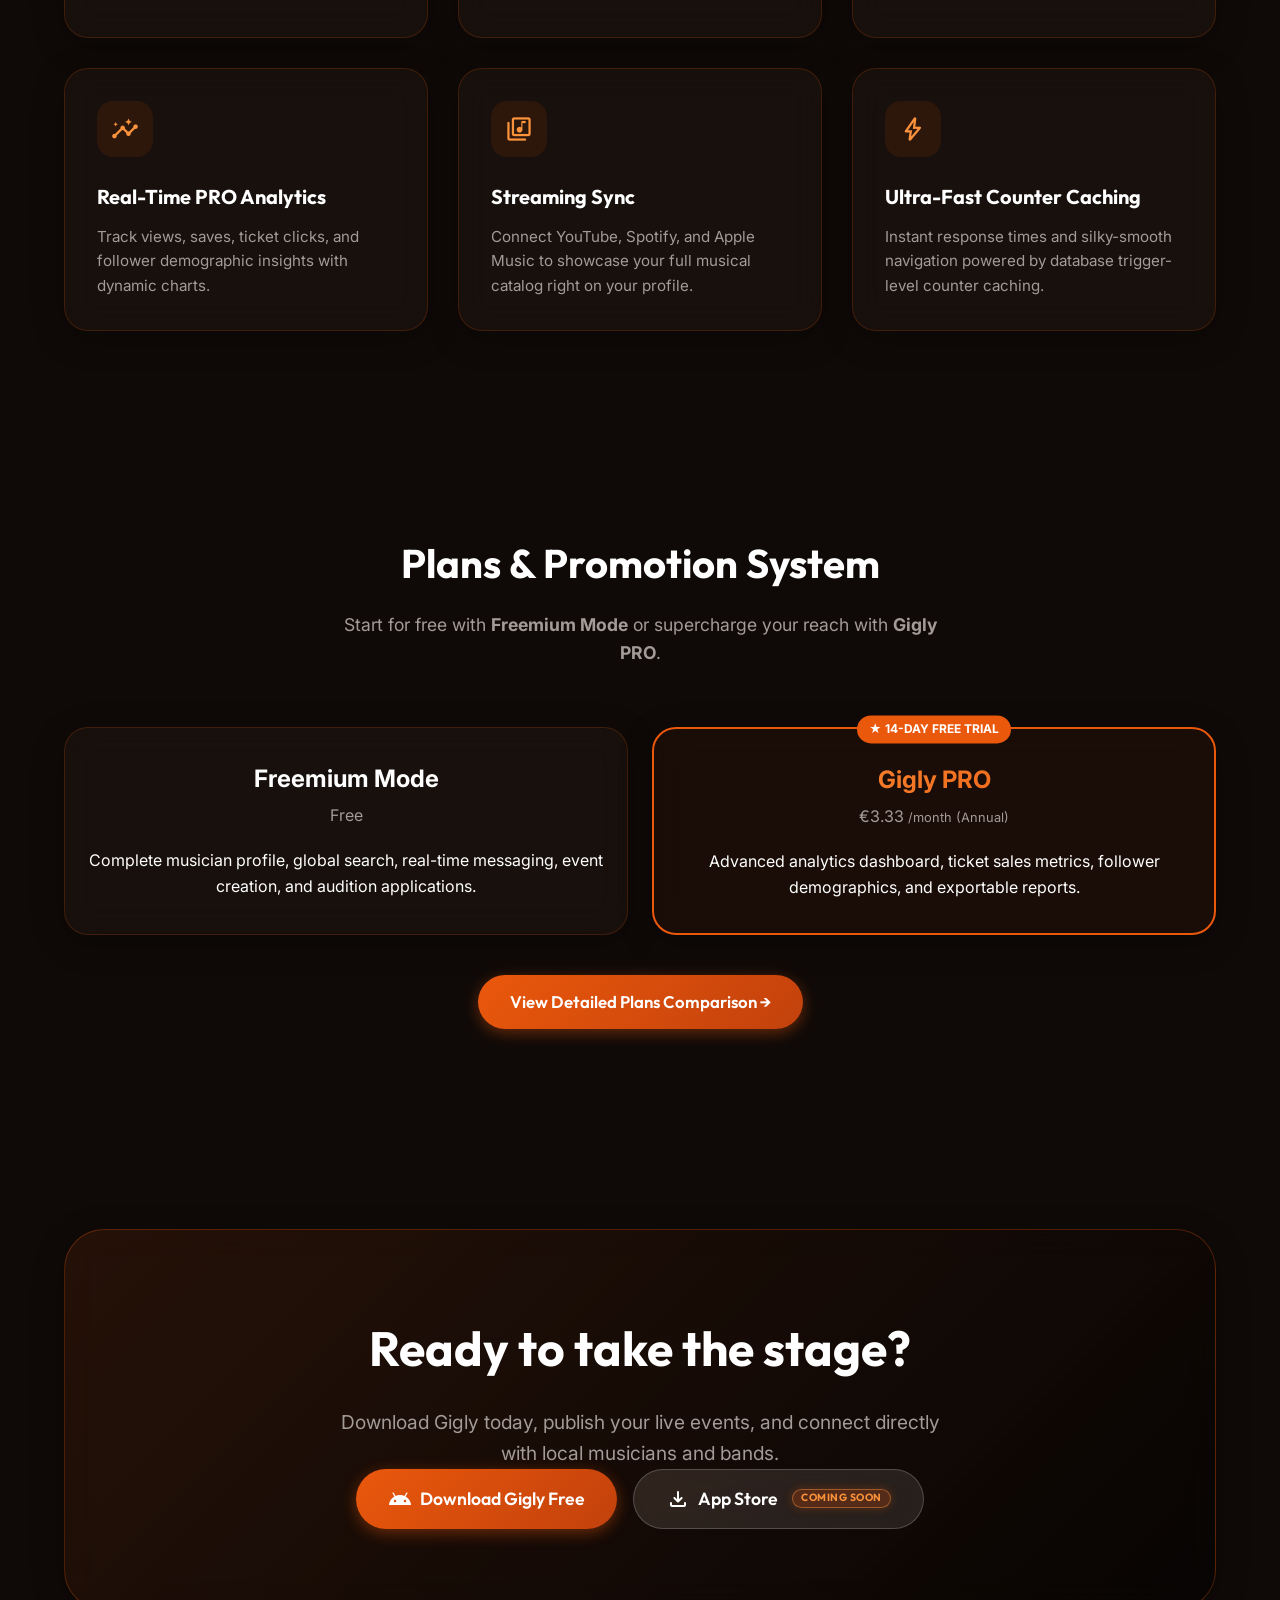
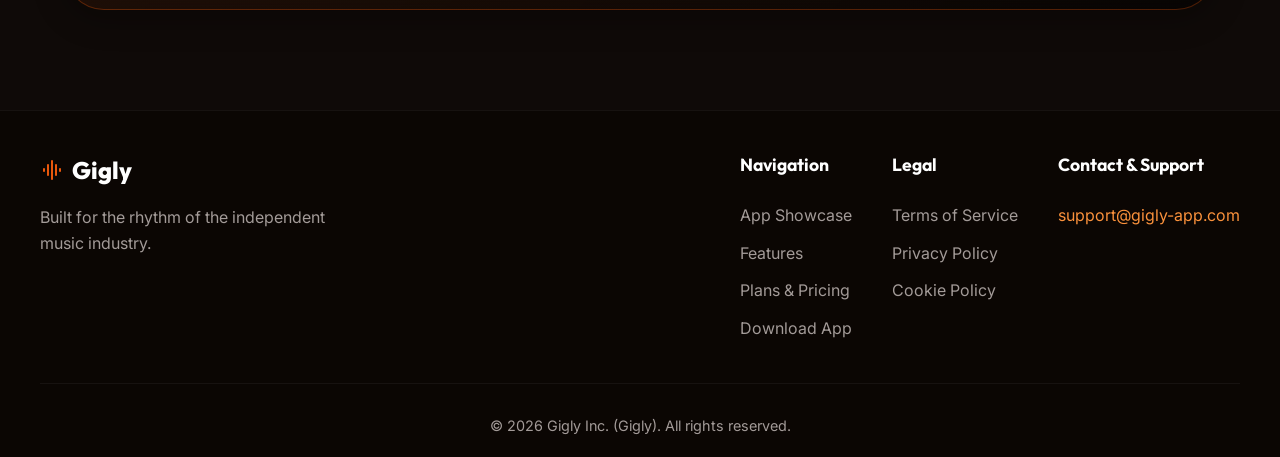
==== commit 41705d8c: "feat: link Download and Google Play buttons to Play Store and add App Store Coming Soon badge and mo" ====
--- a/index.html
+++ b/index.html
@@ -5,6 +5,7 @@
   <meta charset="UTF-8" />
   <meta name="viewport" content="width=device-width, initial-scale=1.0" />
   <meta name='impact-site-verification' value='56e99c8a-3a32-4c53-8324-3bc752ba24d8'>
+  <meta name='impact-site-verification' value='f01ac32c-bdf0-4e24-bdde-4a0934210b72'>
   <title>Gigly - Tu Carrera Musical al Siguiente Nivel</title>
   <meta name="description"
     content="Gigly es la aplicación móvil definitiva para el descubrimiento musical, gestión de bandas, eventos y analíticas profesionales. Únete a la red independiente." />
@@ -53,7 +54,7 @@
           <span class="lang-divider">|</span>
           <button class="lang-btn" data-lang="en">EN</button>
         </div>
-        <a href="#download" class="btn btn-primary" data-i18n="nav.download">Descargar App</a>
+        <a href="https://play.google.com/store/apps/details?id=com.gigly.app" target="_blank" rel="noopener noreferrer" class="btn btn-primary" data-i18n="nav.download">Descargar App</a>
       </div>
       <button class="menu-btn material-symbols-rounded" aria-label="Abrir menú">menu</button>
     </div>
@@ -71,11 +72,14 @@
             class="text-gradient">ritmo</span> de Gigly.
         </p>
         <div class="hero-buttons">
-          <a href="#download" class="btn btn-store">
-            <span class="material-symbols-rounded">download</span>
-            <span data-i18n="hero.btn.appstore">App Store</span>
-          </a>
-          <a href="#download" class="btn btn-store">
+          <div class="store-btn-wrapper">
+            <button type="button" class="btn btn-store btn-appstore" aria-label="App Store (Próximamente)">
+              <span class="material-symbols-rounded">download</span>
+              <span data-i18n="hero.btn.appstore">App Store</span>
+              <span class="badge-coming-soon" data-i18n="appstore.badge">Próximamente</span>
+            </button>
+          </div>
+          <a href="https://play.google.com/store/apps/details?id=com.gigly.app" target="_blank" rel="noopener noreferrer" class="btn btn-store" aria-label="Google Play">
             <span class="material-symbols-rounded">android</span>
             <span data-i18n="hero.btn.playstore">Google Play</span>
           </a>
@@ -332,10 +336,17 @@
         de músicos y bandas locales.
       </p>
       <div class="hero-buttons cta-buttons">
-        <a href="#" class="btn btn-primary cta-primary-btn" style="padding: 16px 32px; font-size: 1.1rem">
-          <span class="material-symbols-rounded">download</span>
-          <span data-i18n="cta.btn">Descargar Gigly Gratis</span>
+        <a href="https://play.google.com/store/apps/details?id=com.gigly.app" target="_blank" rel="noopener noreferrer" class="btn btn-primary cta-primary-btn" style="padding: 16px 32px; font-size: 1.1rem">
+          <span class="material-symbols-rounded">android</span>
+          <span data-i18n="cta.btn">Descargar en Google Play</span>
         </a>
+        <div class="store-btn-wrapper">
+          <button type="button" class="btn btn-store btn-appstore" style="padding: 16px 32px; font-size: 1.1rem;" aria-label="App Store (Próximamente)">
+            <span class="material-symbols-rounded">download</span>
+            <span data-i18n="hero.btn.appstore">App Store</span>
+            <span class="badge-coming-soon" data-i18n="appstore.badge">Próximamente</span>
+          </button>
+        </div>
       </div>
     </div>
   </section>
@@ -356,7 +367,7 @@
           <a href="#showcase" data-i18n="footer.nav.showcase">App Showcase</a>
           <a href="#features" data-i18n="footer.nav.features">Características</a>
           <a href="planes/index.html" data-i18n="footer.nav.pricing">Planes & Precios</a>
-          <a href="#download" data-i18n="footer.nav.download">Descargar App</a>
+          <a href="https://play.google.com/store/apps/details?id=com.gigly.app" target="_blank" rel="noopener noreferrer" data-i18n="footer.nav.download">Descargar App</a>
         </div>
         <div class="link-group">
           <h4 data-i18n="footer.legal.title">Legal</h4>
@@ -378,6 +389,8 @@
   <!-- Scripts -->
   <script src="i18n.js"></script>
   <script src="app.js"></script>
+  <!-- Skimlinks Tracking -->
+  <script type="text/javascript" src="https://s.skimresources.com/js/309003X1797331.skimlinks.js"></script>
 </body>
 
 </html>
--- a/styles.css
+++ b/styles.css
@@ -102,6 +102,131 @@
 .btn-store:hover {
   background: rgba(255, 255, 255, 0.2);
   transform: translateY(-2px);
+}
+
+.btn-appstore {
+  position: relative;
+  cursor: pointer;
+}
+
+.store-btn-wrapper {
+  position: relative;
+  display: inline-flex;
+}
+
+.badge-coming-soon {
+  font-size: 0.65rem;
+  font-weight: 700;
+  text-transform: uppercase;
+  letter-spacing: 0.05em;
+  background: rgba(234, 88, 12, 0.22);
+  color: #fb923c;
+  border: 1px solid rgba(251, 146, 60, 0.45);
+  padding: 2px 8px;
+  border-radius: 999px;
+  margin-left: 6px;
+  line-height: 1.2;
+  display: inline-flex;
+  align-items: center;
+  vertical-align: middle;
+  box-shadow: 0 0 10px rgba(234, 88, 12, 0.25);
+}
+
+/* Modal Cartel Próximamente App Store */
+.coming-soon-modal-backdrop {
+  position: fixed;
+  top: 0;
+  left: 0;
+  width: 100%;
+  height: 100%;
+  background: rgba(10, 6, 4, 0.8);
+  backdrop-filter: blur(10px);
+  -webkit-backdrop-filter: blur(10px);
+  z-index: 9999;
+  display: flex;
+  align-items: center;
+  justify-content: center;
+  padding: 20px;
+  opacity: 0;
+  visibility: hidden;
+  transition: opacity 0.25s ease, visibility 0.25s ease;
+}
+
+.coming-soon-modal-backdrop.active {
+  opacity: 1;
+  visibility: visible;
+}
+
+.coming-soon-card {
+  background: rgba(22, 14, 10, 0.96);
+  border: 1px solid rgba(234, 88, 12, 0.35);
+  box-shadow: 0 24px 60px rgba(0, 0, 0, 0.85), 0 0 35px rgba(234, 88, 12, 0.25);
+  border-radius: 24px;
+  max-width: 460px;
+  width: 100%;
+  padding: 32px 28px;
+  text-align: center;
+  transform: scale(0.92) translateY(20px);
+  transition: transform 0.3s cubic-bezier(0.16, 1, 0.3, 1);
+  position: relative;
+}
+
+.coming-soon-modal-backdrop.active .coming-soon-card {
+  transform: scale(1) translateY(0);
+}
+
+.coming-soon-icon {
+  width: 64px;
+  height: 64px;
+  margin: 0 auto 16px;
+  border-radius: 20px;
+  background: linear-gradient(135deg, rgba(234, 88, 12, 0.25), rgba(251, 146, 60, 0.1));
+  border: 1px solid rgba(251, 146, 60, 0.4);
+  display: flex;
+  align-items: center;
+  justify-content: center;
+  color: #fb923c;
+}
+
+.coming-soon-icon .material-symbols-rounded {
+  font-size: 32px;
+}
+
+.coming-soon-card h3 {
+  font-size: 1.45rem;
+  font-weight: 700;
+  margin-bottom: 12px;
+  color: #ffffff;
+}
+
+.coming-soon-card p {
+  font-size: 0.96rem;
+  color: rgba(255, 255, 255, 0.8);
+  line-height: 1.6;
+  margin-bottom: 24px;
+}
+
+.coming-soon-actions {
+  display: flex;
+  flex-direction: column;
+  gap: 12px;
+}
+
+.coming-soon-close-btn {
+  background: transparent;
+  border: 1px solid rgba(255, 255, 255, 0.18);
+  color: rgba(255, 255, 255, 0.7);
+  padding: 10px 20px;
+  border-radius: 100px;
+  cursor: pointer;
+  font-family: inherit;
+  font-size: 0.95rem;
+  transition: var(--transition);
+}
+
+.coming-soon-close-btn:hover {
+  background: rgba(255, 255, 255, 0.08);
+  color: #ffffff;
 }
 
 /* Navigation */
